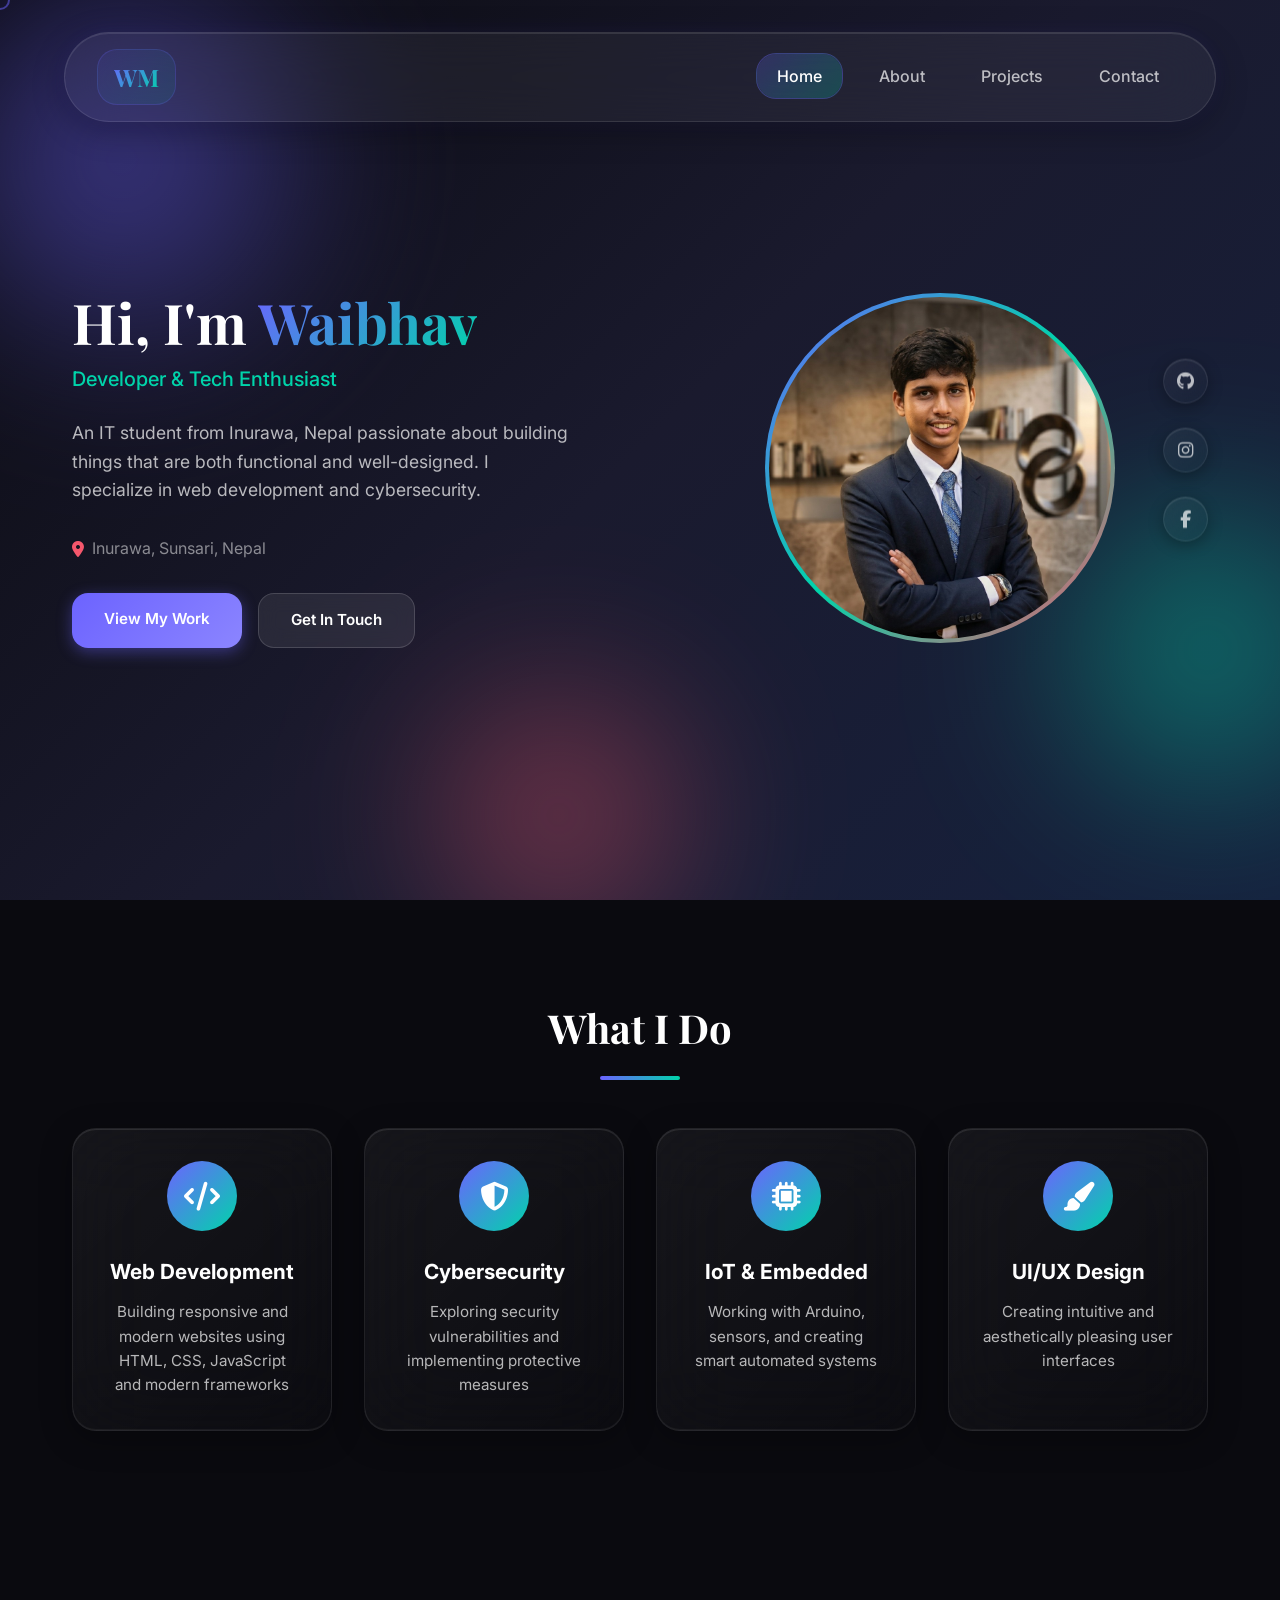
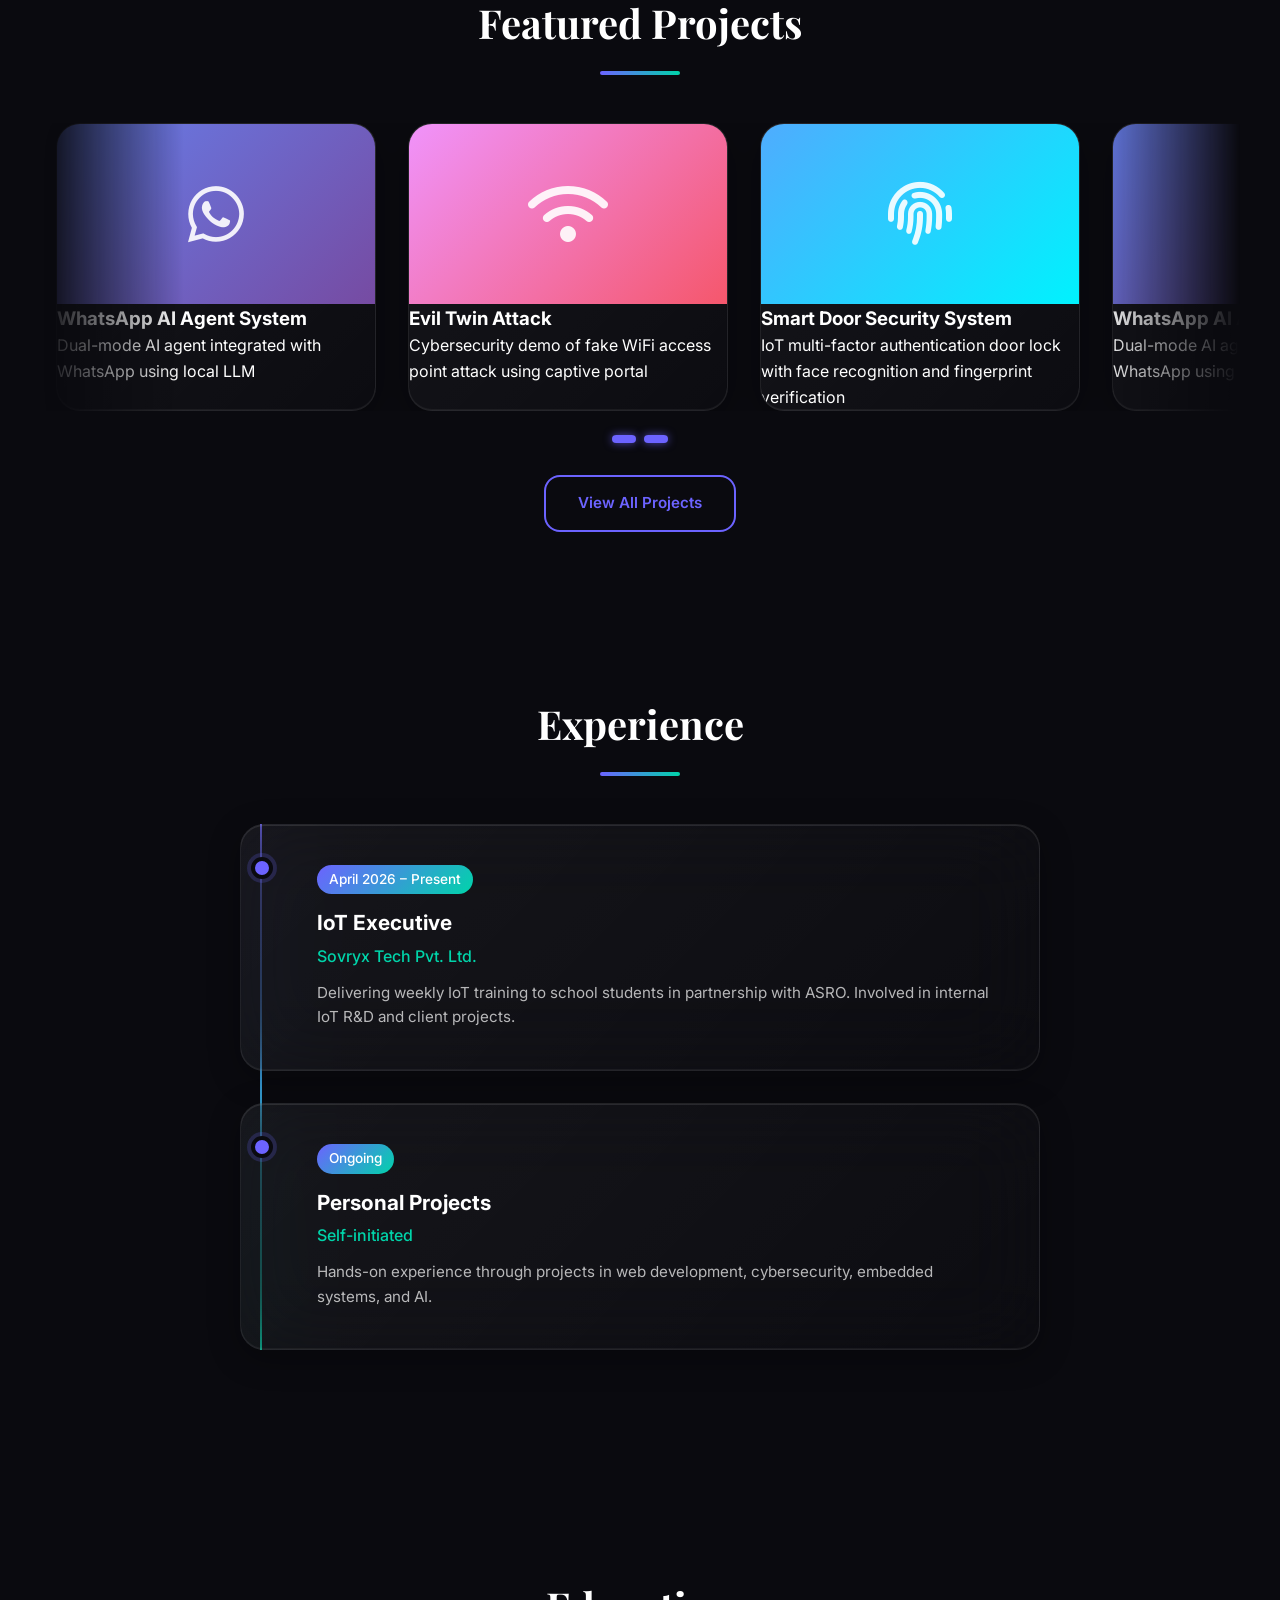
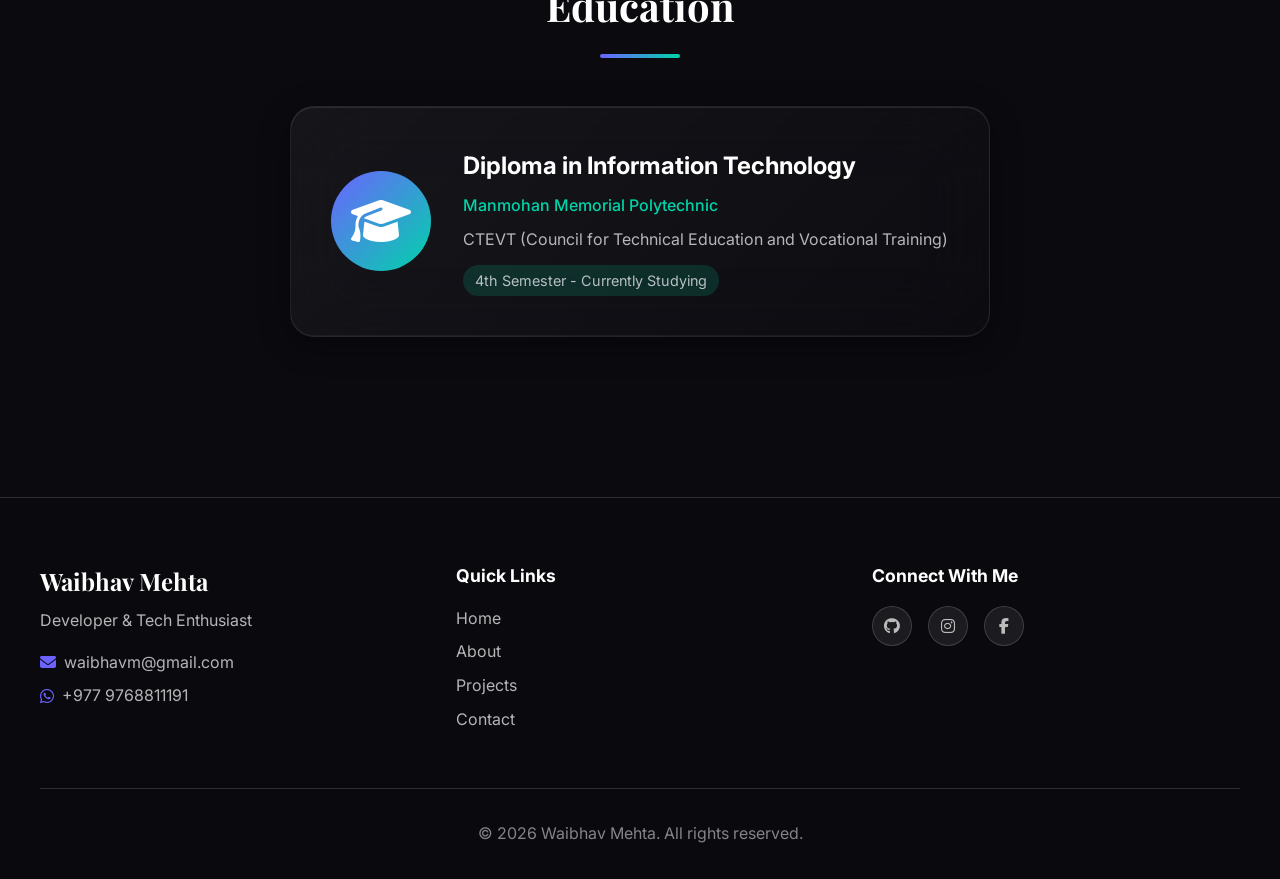
==== index.html @ 9a715b18 "Initial commit" ====
<!DOCTYPE html>
<html lang="en">
<head>
    <meta charset="UTF-8">
    <meta name="viewport" content="width=device-width, initial-scale=1.0">
    <meta name="description" content="Waibhav Mehta - IT Student, Web Developer & Cybersecurity Enthusiast from Nepal. Specializing in web development, IoT, and embedded systems.">
    <meta name="keywords" content="Waibhav Mehta, Portfolio, Web Developer, Cybersecurity, IoT, Nepal, IT Student, CTEVT">
    <meta name="author" content="Waibhav Mehta">
    <meta property="og:title" content="Waibhav Mehta - Portfolio">
    <meta property="og:description" content="IT Student passionate about web development, cybersecurity, and IoT systems.">
    <meta property="og:type" content="website">
    <title>Waibhav Mehta | Developer & Tech Enthusiast</title>
    <link rel="stylesheet" href="styles.css">
    <link rel="preconnect" href="https://fonts.googleapis.com">
    <link rel="preconnect" href="https://fonts.gstatic.com" crossorigin>
    <link href="https://fonts.googleapis.com/css2?family=Inter:wght@300;400;500;600;700&family=Playfair+Display:wght@400;500;600;700&display=swap" rel="stylesheet">
    <link rel="stylesheet" href="https://cdnjs.cloudflare.com/ajax/libs/font-awesome/6.4.0/css/all.min.css">
</head>
<body>
    <!-- Animated Background -->
    <div class="bg-animation">
        <div class="blob blob-1"></div>
        <div class="blob blob-2"></div>
        <div class="blob blob-3"></div>
    </div>

    <!-- Navigation -->
    <nav class="navbar">
        <div class="nav-container">
            <a href="index.html" class="nav-logo">
                <span class="logo-text">WM</span>
            </a>
            <button class="nav-toggle" aria-label="Toggle navigation">
                <span class="hamburger"></span>
            </button>
            <ul class="nav-menu">
                <li class="nav-item">
                    <a href="index.html" class="nav-link active">Home</a>
                </li>
                <li class="nav-item">
                    <a href="about.html" class="nav-link">About</a>
                </li>
                <li class="nav-item">
                    <a href="projects.html" class="nav-link">Projects</a>
                </li>
                <li class="nav-item">
                    <a href="contact.html" class="nav-link">Contact</a>
                </li>
            </ul>
        </div>
    </nav>

    <!-- Hero Section -->
    <section class="hero">
        <div class="hero-content">
            <div class="hero-text">
                <h1 class="hero-title">
                    Hi, I'm <span class="highlight">Waibhav</span>
                </h1>
                <p class="hero-subtitle">Developer & Tech Enthusiast</p>
                <p class="hero-description">
                    An IT student from Inurawa, Nepal passionate about building things that are both functional and well-designed. 
                    I specialize in web development and cybersecurity.
                </p>
                <div class="hero-location">
                    <i class="fas fa-map-marker-alt"></i>
                    <span>Inurawa, Sunsari, Nepal</span>
                </div>
                <div class="hero-buttons">
                    <a href="projects.html" class="btn btn-primary">View My Work</a>
                    <a href="contact.html" class="btn btn-secondary">Get In Touch</a>
                </div>
            </div>
            <div class="hero-image">
                <div class="profile-frame">
                    <div class="profile-img">
                        <!-- Replace with your actual photo -->
                        <img src="images/Waibhav.png" alt="Waibhav Mehta">
                    </div>
                </div>
            </div>
        </div>
        
        <!-- Social Links -->
        <div class="social-links">
            <a href="https://github.com/Wearing-wind" target="_blank" rel="noopener" class="social-link" aria-label="GitHub">
                <i class="fab fa-github"></i>
            </a>
            <a href="https://www.instagram.com/waibhav_mehta/" target="_blank" rel="noopener" class="social-link" aria-label="Instagram">
                <i class="fab fa-instagram"></i>
            </a>
            <a href="https://www.facebook.com/Waibhav.mehta.35" target="_blank" rel="noopener" class="social-link" aria-label="Facebook">
                <i class="fab fa-facebook-f"></i>
            </a>
        </div>
    </section>

    <!-- Skills Preview Section -->
    <section class="skills-preview">
        <h2 class="section-title">What I Do</h2>
        <div class="skills-grid">
            <div class="skill-card glass-card">
                <div class="skill-icon">
                    <i class="fas fa-code"></i>
                </div>
                <h3>Web Development</h3>
                <p>Building responsive and modern websites using HTML, CSS, JavaScript and modern frameworks</p>
            </div>
            <div class="skill-card glass-card">
                <div class="skill-icon">
                    <i class="fas fa-shield-alt"></i>
                </div>
                <h3>Cybersecurity</h3>
                <p>Exploring security vulnerabilities and implementing protective measures</p>
            </div>
            <div class="skill-card glass-card">
                <div class="skill-icon">
                    <i class="fas fa-microchip"></i>
                </div>
                <h3>IoT & Embedded</h3>
                <p>Working with Arduino, sensors, and creating smart automated systems</p>
            </div>
            <div class="skill-card glass-card">
                <div class="skill-icon">
                    <i class="fas fa-paint-brush"></i>
                </div>
                <h3>UI/UX Design</h3>
                <p>Creating intuitive and aesthetically pleasing user interfaces</p>
            </div>
        </div>
    </section>

        <!-- Featured Projects Preview -->
        <section class="projects-preview">
            <h2 class="section-title">Featured Projects</h2>

            <div class="marquee-stage">
                <div class="marquee-fade marquee-fade-left"></div>
                <div class="marquee-fade marquee-fade-right"></div>

                <div class="marquee-track" id="marqueeTrack">
                    <div class="marquee-slide">
                        <!-- Card 1 -->
                        <div class="project-card glass-card">
                            <div class="project-image" style="background: linear-gradient(135deg, #667eea 0%, #764ba2 100%);">
                                <i class="fab fa-whatsapp"></i>
                            </div>
                            <div class="project-info">
                                <h3>WhatsApp AI Agent System</h3>
                                <p>Dual-mode AI agent integrated with WhatsApp using local LLM</p>
                            </div>
                        </div>
                        <!-- Card 2 -->
                        <div class="project-card glass-card">
                            <div class="project-image" style="background: linear-gradient(135deg, #f093fb 0%, #f5576c 100%);">
                                <i class="fas fa-wifi"></i>
                            </div>
                            <div class="project-info">
                                <h3>Evil Twin Attack</h3>
                                <p>Cybersecurity demo of fake WiFi access point attack using captive portal</p>
                            </div>
                        </div>
                        <!-- Card 3 -->
                        <div class="project-card glass-card">
                            <div class="project-image" style="background: linear-gradient(135deg, #4facfe 0%, #00f2fe 100%);">
                                <i class="fas fa-fingerprint"></i>
                            </div>
                            <div class="project-info">
                                <h3>Smart Door Security System</h3>
                                <p>IoT multi-factor authentication door lock with face recognition and fingerprint verification</p>
                            </div>
                        </div>
                    </div>
                    <!-- Duplicate set for seamless loop -->
                    <div class="marquee-slide" aria-hidden="true">
                        <div class="project-card glass-card">
                            <div class="project-image" style="background: linear-gradient(135deg, #667eea 0%, #764ba2 100%);">
                                <i class="fab fa-whatsapp"></i>
                            </div>
                            <div class="project-info">
                                <h3>WhatsApp AI Agent System</h3>
                                <p>Dual-mode AI agent integrated with WhatsApp using local LLM</p>
                            </div>
                        </div>
                        <div class="project-card glass-card">
                            <div class="project-image" style="background: linear-gradient(135deg, #f093fb 0%, #f5576c 100%);">
                                <i class="fas fa-wifi"></i>
                            </div>
                            <div class="project-info">
                                <h3>Evil Twin Attack</h3>
                                <p>Cybersecurity demo of fake WiFi access point attack using captive portal</p>
                            </div>
                        </div>
                        <div class="project-card glass-card">
                            <div class="project-image" style="background: linear-gradient(135deg, #4facfe 0%, #00f2fe 100%);">
                                <i class="fas fa-fingerprint"></i>
                            </div>
                            <div class="project-info">
                                <h3>Smart Door Security System</h3>
                                <p>IoT multi-factor authentication door lock with face recognition and fingerprint verification</p>
                            </div>
                        </div>
                    </div>
                </div>
            </div>

            <div class="marquee-dots" id="marqueeDots">
                <button class="marquee-dot active" data-index="0" aria-label="Show all projects"></button>
            </div>

            <div class="view-all">
                <a href="projects.html" class="btn btn-outline">View All Projects</a>
            </div>
        </section>

    <!-- Experience Section -->
    <section class="experience-section">
        <h2 class="section-title">Experience</h2>
        <div class="experience-timeline">
            <div class="timeline-item glass-card">
                <div class="timeline-marker"></div>
                <div class="timeline-content">
                    <span class="timeline-date">April 2026 – Present</span>
                    <h3>IoT Executive</h3>
                    <h4>Sovryx Tech Pvt. Ltd.</h4>
                    <p>Delivering weekly IoT training to school students in partnership with ASRO. Involved in internal IoT R&D and client projects.</p>
                </div>
            </div>
            <div class="timeline-item glass-card">
                <div class="timeline-marker"></div>
                <div class="timeline-content">
                    <span class="timeline-date">Ongoing</span>
                    <h3>Personal Projects</h3>
                    <h4>Self-initiated</h4>
                    <p>Hands-on experience through projects in web development, cybersecurity, embedded systems, and AI.</p>
                </div>
            </div>
        </div>
    </section>

    <!-- Education Section -->
    <section class="education-section">
        <h2 class="section-title">Education</h2>
        <div class="education-card glass-card">
            <div class="education-icon">
                <i class="fas fa-graduation-cap"></i>
            </div>
            <div class="education-content">
                <h3>Diploma in Information Technology</h3>
                <h4><a href="https://mmp.edu.np/" target="_blank" rel="noopener">Manmohan Memorial Polytechnic</a></h4>
                <p>CTEVT (Council for Technical Education and Vocational Training)</p>
                <p class="education-status">4th Semester - Currently Studying</p>
            </div>
        </div>
    </section>

    <!-- Footer -->
    <footer class="footer">
        <div class="footer-content">
            <div class="footer-info">
                <h3>Waibhav Mehta</h3>
                <p>Developer & Tech Enthusiast</p>
                <div class="footer-contact">
                    <p><i class="fas fa-envelope"></i> waibhavm@gmail.com</p>
                    <p><i class="fab fa-whatsapp"></i> +977 9768811191</p>
                </div>
            </div>
            <div class="footer-links">
                <h4>Quick Links</h4>
                <ul>
                    <li><a href="index.html">Home</a></li>
                    <li><a href="about.html">About</a></li>
                    <li><a href="projects.html">Projects</a></li>
                    <li><a href="contact.html">Contact</a></li>
                </ul>
            </div>
            <div class="footer-social">
                <h4>Connect With Me</h4>
                <div class="social-icons">
                    <a href="https://github.com/Wearing-wind" target="_blank" rel="noopener"><i class="fab fa-github"></i></a>
                    <a href="https://www.instagram.com/waibhav_mehta/" target="_blank" rel="noopener"><i class="fab fa-instagram"></i></a>
                    <a href="https://www.facebook.com/Waibhav.mehta.35" target="_blank" rel="noopener"><i class="fab fa-facebook-f"></i></a>
                </div>
            </div>
        </div>
        <div class="footer-bottom">
            <p>&copy; 2026 Waibhav Mehta. All rights reserved.</p>
        </div>
    </footer>

    <script src="script.js"></script>
</body>
</html>
---- styles.css ----
/* ===== CSS Variables & Reset ===== */
:root {
    --primary: #6c63ff;
    --primary-light: #8b85ff;
    --secondary: #00d4aa;
    --accent: #f5576c;
    --bg-dark: #0a0a0f;
    --bg-card: rgba(255, 255, 255, 0.05);
    --bg-glass: rgba(255, 255, 255, 0.08);
    --border-glass: rgba(255, 255, 255, 0.15);
    --text-primary: #ffffff;
    --text-secondary: rgba(255, 255, 255, 0.7);
    --text-muted: rgba(255, 255, 255, 0.5);
    --shadow-glass: 0 8px 32px rgba(0, 0, 0, 0.3);
    --blur: 20px;
    --radius: 24px;
    --radius-sm: 16px;
    --radius-lg: 32px;
    --transition: all 0.4s cubic-bezier(0.175, 0.885, 0.32, 1.275);
    --font-main: 'Inter', sans-serif;
    --font-display: 'Playfair Display', serif;
}

* {
    margin: 0;
    padding: 0;
    box-sizing: border-box;
}

html {
    scroll-behavior: smooth;
}

body {
    font-family: var(--font-main);
    background: var(--bg-dark);
    color: var(--text-primary);
    line-height: 1.6;
    overflow-x: hidden;
    min-height: 100vh;
}

/* ===== Animated Background ===== */
.bg-animation {
    position: fixed;
    top: 0;
    left: 0;
    width: 100%;
    height: 100%;
    z-index: -1;
    overflow: hidden;
    background: linear-gradient(135deg, #0a0a0f 0%, #1a1a2e 50%, #16213e 100%);
}

.blob {
    position: absolute;
    border-radius: 50%;
    filter: blur(80px);
    opacity: 0.6;
    animation: float 20s infinite ease-in-out;
}

.blob-1 {
    width: 500px;
    height: 500px;
    background: radial-gradient(circle, #6c63ff 0%, transparent 70%);
    top: -10%;
    left: -10%;
    animation-delay: 0s;
}

.blob-2 {
    width: 400px;
    height: 400px;
    background: radial-gradient(circle, #00d4aa 0%, transparent 70%);
    top: 50%;
    right: -10%;
    animation-delay: -7s;
}

.blob-3 {
    width: 350px;
    height: 350px;
    background: radial-gradient(circle, #f5576c 0%, transparent 70%);
    bottom: -10%;
    left: 30%;
    animation-delay: -14s;
}

@keyframes float {
    0%, 100% {
        transform: translate(0, 0) scale(1);
    }
    25% {
        transform: translate(50px, -50px) scale(1.1);
    }
    50% {
        transform: translate(-30px, 30px) scale(0.9);
    }
    75% {
        transform: translate(40px, 20px) scale(1.05);
    }
}

/* ===== Liquid Glass Card Effect ===== */
.glass-card {
    background: linear-gradient(
        135deg,
        rgba(255, 255, 255, 0.05) 0%,
        rgba(255, 255, 255, 0.01) 100%
    );
    backdrop-filter: blur(40px);
    -webkit-backdrop-filter: blur(40px);
    border: 1px solid rgba(255, 255, 255, 0.08);
    border-radius: var(--radius);
    box-shadow: 
        var(--shadow-glass),
        inset 0 1px 0 rgba(255, 255, 255, 0.1),
        inset 0 -1px 0 rgba(255, 255, 255, 0.05);
    transition: var(--transition);
    position: relative;
    overflow: hidden;
}

.glass-card::before {
    content: '';
    position: absolute;
    top: 0;
    left: -100%;
    width: 100%;
    height: 100%;
    background: linear-gradient(
        90deg,
        transparent,
        rgba(255, 255, 255, 0.03),
        transparent
    );
    transition: left 0.6s ease;
}

.glass-card:hover::before {
    left: 100%;
}

.glass-card:hover {
    transform: translateY(-8px);
    box-shadow: 
        0 20px 60px rgba(108, 99, 255, 0.25),
        inset 0 1px 0 rgba(255, 255, 255, 0.2),
        0 0 30px rgba(108, 99, 255, 0.1);
    border-color: rgba(108, 99, 255, 0.3);
}

.glass-card::after {
    content: '';
    position: absolute;
    top: -50%;
    left: -50%;
    width: 200%;
    height: 200%;
    background: radial-gradient(
        circle,
        rgba(108, 99, 255, 0.05) 0%,
        transparent 70%
    );
    opacity: 0;
    transition: opacity 0.4s ease;
    pointer-events: none;
}

.glass-card:hover::after {
    opacity: 1;
}

/* ===== Navigation ===== */
.navbar {
    position: fixed;
    top: 2rem;
    left: 50%;
    transform: translateX(-50%);
    width: min(1200px, 90vw);
    z-index: 1000;
    padding: 1rem 2rem;
    background: rgba(255, 255, 255, 0.05);
    backdrop-filter: blur(30px);
    -webkit-backdrop-filter: blur(30px);
    border: 1px solid rgba(255, 255, 255, 0.1);
    border-radius: 50px;
    box-shadow: 0 8px 32px rgba(0, 0, 0, 0.3), 
                inset 0 1px 0 rgba(255, 255, 255, 0.1),
                0 0 20px rgba(108, 99, 255, 0.1);
    transition: var(--transition);
}

.nav-container {
    display: flex;
    justify-content: space-between;
    align-items: center;
}

.nav-logo {
    text-decoration: none;
    padding: 0.5rem 1rem;
    border-radius: 20px;
    background: linear-gradient(135deg, rgba(108, 99, 255, 0.1), rgba(0, 212, 170, 0.1));
    border: 1px solid rgba(108, 99, 255, 0.2);
    transition: var(--transition);
}

.nav-logo:hover {
    background: linear-gradient(135deg, rgba(108, 99, 255, 0.2), rgba(0, 212, 170, 0.2));
    transform: translateY(-2px);
}

.logo-text {
    font-family: var(--font-display);
    font-size: 1.5rem;
    font-weight: 700;
    background: linear-gradient(135deg, var(--primary), var(--secondary));
    -webkit-background-clip: text;
    -webkit-text-fill-color: transparent;
    background-clip: text;
}

.nav-menu {
    display: flex;
    list-style: none;
    gap: 0.5rem;
}

.nav-link {
    text-decoration: none;
    color: var(--text-secondary);
    font-weight: 500;
    padding: 0.75rem 1.25rem;
    border-radius: 20px;
    transition: var(--transition);
    position: relative;
    margin: 0.25rem;
}

.nav-link::before {
    content: '';
    position: absolute;
    top: 0;
    left: 0;
    right: 0;
    bottom: 0;
    background: linear-gradient(135deg, rgba(108, 99, 255, 0.1), rgba(0, 212, 170, 0.1));
    border-radius: 20px;
    opacity: 0;
    transition: var(--transition);
    z-index: -1;
}

.nav-link:hover,
.nav-link.active {
    color: var(--text-primary);
    background: linear-gradient(135deg, rgba(108, 99, 255, 0.15), rgba(0, 212, 170, 0.15));
    border: 1px solid rgba(108, 99, 255, 0.3);
    transform: translateY(-1px);
}

.nav-link:hover::before,
.nav-link.active::before {
    opacity: 1;
}

.nav-toggle {
    display: none;
    background: none;
    border: none;
    cursor: pointer;
    padding: 0.5rem;
    border-radius: 50%;
    transition: var(--transition);
}

.nav-toggle:hover {
    background: rgba(255, 255, 255, 0.1);
}

.hamburger {
    display: block;
    width: 25px;
    height: 2px;
    background: var(--text-primary);
    position: relative;
    transition: var(--transition);
}

.hamburger::before,
.hamburger::after {
    content: '';
    position: absolute;
    width: 25px;
    height: 2px;
    background: var(--text-primary);
    transition: var(--transition);
}

.hamburger::before {
    top: -8px;
}

.hamburger::after {
    top: 8px;
}

/* ===== Buttons ===== */
.btn {
    display: inline-block;
    padding: 0.875rem 2rem;
    border-radius: var(--radius-sm);
    text-decoration: none;
    font-weight: 600;
    font-size: 0.95rem;
    transition: var(--transition);
    cursor: pointer;
    border: none;
    text-align: center;
}

.btn-primary {
    background: linear-gradient(135deg, var(--primary), var(--primary-light));
    color: var(--text-primary);
    box-shadow: 0 4px 15px rgba(108, 99, 255, 0.4);
}

.btn-primary:hover {
    transform: translateY(-2px);
    box-shadow: 0 6px 20px rgba(108, 99, 255, 0.6);
}

.btn-secondary {
    background: var(--bg-glass);
    color: var(--text-primary);
    border: 1px solid var(--border-glass);
    backdrop-filter: blur(10px);
}

.btn-secondary:hover {
    background: rgba(255, 255, 255, 0.15);
    border-color: var(--primary);
}

.btn-outline {
    background: transparent;
    color: var(--primary);
    border: 2px solid var(--primary);
}

.btn-outline:hover {
    background: var(--primary);
    color: var(--text-primary);
}

/* ===== Hero Section ===== */
.hero {
    min-height: 100vh;
    display: flex;
    align-items: center;
    justify-content: center;
    padding: 100px 2rem 4rem;
    position: relative;
}

.hero-content {
    max-width: 1200px;
    width: 100%;
    display: grid;
    grid-template-columns: 1fr 1fr;
    gap: 4rem;
    align-items: center;
}

.hero-title {
    font-family: var(--font-display);
    font-size: 3.5rem;
    font-weight: 700;
    line-height: 1.2;
    margin-bottom: 0.5rem;
}

.highlight {
    background: linear-gradient(135deg, var(--primary), var(--secondary));
    -webkit-background-clip: text;
    -webkit-text-fill-color: transparent;
    background-clip: text;
}

.hero-subtitle {
    font-size: 1.25rem;
    color: var(--secondary);
    margin-bottom: 1.5rem;
    font-weight: 500;
}

.hero-description {
    color: var(--text-secondary);
    font-size: 1.1rem;
    margin-bottom: 2rem;
    max-width: 500px;
}

.hero-location {
    display: flex;
    align-items: center;
    gap: 0.5rem;
    color: var(--text-muted);
    margin-bottom: 2rem;
}

.hero-location i {
    color: var(--accent);
}

.hero-buttons {
    display: flex;
    gap: 1rem;
    flex-wrap: wrap;
}

.hero-image {
    display: flex;
    justify-content: center;
    align-items: center;
}

.profile-frame {
    width: 350px;
    height: 350px;
    border-radius: 50%;
    background: linear-gradient(135deg, var(--primary), var(--secondary), var(--accent));
    padding: 4px;
    animation: rotate-border 8s linear infinite;
    position: relative;
}

@keyframes rotate-border {
    0% {
        background-position: 0% 50%;
    }
    100% {
        background-position: 200% 50%;
    }
}

.profile-img {
    width: 100%;
    height: 100%;
    border-radius: 50%;
    overflow: hidden;
    background: var(--bg-dark);
}

.profile-img img {
    width: 100%;
    height: 100%;
    object-fit: cover;
}

/* Social Links */
.social-links {
    position: absolute;
    right: 2rem;
    top: 50%;
    transform: translateY(-50%);
    display: flex;
    flex-direction: column;
    gap: 1.5rem;
    z-index: 100;
}

.social-link {
    width: 45px;
    height: 45px;
    display: flex;
    align-items: center;
    justify-content: center;
    background: linear-gradient(
        135deg,
        rgba(255, 255, 255, 0.05) 0%,
        rgba(255, 255, 255, 0.01) 100%
    );
    backdrop-filter: blur(20px);
    -webkit-backdrop-filter: blur(20px);
    border: 1px solid rgba(255, 255, 255, 0.08);
    border-radius: 50%;
    color: var(--text-secondary);
    text-decoration: none;
    transition: var(--transition);
    font-size: 1.1rem;
    box-shadow: 
        inset 0 1px 0 rgba(255, 255, 255, 0.1),
        0 4px 15px rgba(0, 0, 0, 0.3);
}

.social-link::before {
    content: '';
    position: absolute;
    top: -50%;
    left: -50%;
    width: 200%;
    height: 200%;
    background: radial-gradient(
        circle,
        rgba(108, 99, 255, 0.05) 0%,
        transparent 70%
    );
    opacity: 0;
    transition: opacity 0.4s ease;
    pointer-events: none;
}

.social-link:hover::before {
    opacity: 1;
}

.social-link:hover {
    background: linear-gradient(
        135deg,
        rgba(108, 99, 255, 0.15) 0%,
        rgba(0, 212, 170, 0.15) 100%
    );
    color: var(--text-primary);
    transform: scale(1.15) translateY(-5px);
    border-color: rgba(108, 99, 255, 0.3);
    box-shadow: 
        0 8px 25px rgba(108, 99, 255, 0.25),
        inset 0 1px 0 rgba(255, 255, 255, 0.2),
        0 0 30px rgba(108, 99, 255, 0.1);
}

/* Mobile Social Links */
@media (max-width: 992px) {
    .social-links {
        position: static;
        transform: none;
        flex-direction: row;
        justify-content: center;
        margin-top: 2rem;
        gap: 1rem;
    }
}

/* ===== Section Styles ===== */
section {
    padding: 6rem 2rem;
    max-width: 1200px;
    margin: 0 auto;
}

.section-title {
    font-family: var(--font-display);
    font-size: 2.5rem;
    text-align: center;
    margin-bottom: 3rem;
    position: relative;
}

.section-title::after {
    content: '';
    display: block;
    width: 80px;
    height: 4px;
    background: linear-gradient(90deg, var(--primary), var(--secondary));
    margin: 1rem auto 0;
    border-radius: 2px;
}

/* ===== Skills Section ===== */
.skills-grid {
    display: grid;
    grid-template-columns: repeat(auto-fit, minmax(250px, 1fr));
    gap: 2rem;
}

.skill-card {
    padding: 2rem;
    text-align: center;
}

.skill-icon {
    width: 70px;
    height: 70px;
    margin: 0 auto 1.5rem;
    display: flex;
    align-items: center;
    justify-content: center;
    background: linear-gradient(135deg, var(--primary), var(--secondary));
    border-radius: 50%;
    font-size: 1.8rem;
    color: var(--text-primary);
}

.skill-card h3 {
    font-size: 1.3rem;
    margin-bottom: 0.75rem;
}

.skill-card p {
    color: var(--text-secondary);
    font-size: 0.95rem;
}

/* ===== Projects Preview ===== */
.projects-preview {
    padding: 4rem 0;
    overflow: hidden;
}

.marquee-stage {
    position: relative;
    width: 100%;
    overflow: hidden;
    margin-bottom: 1.5rem;
    -webkit-mask-image: linear-gradient(to right, transparent 0%, black 12% 88%, transparent 100%);
    mask-image: linear-gradient(to right, transparent 0%, black 12% 88%, transparent 100%);
}

.marquee-fade {
    display: none;
}

.marquee-track {
    display: flex;
    width: max-content;
    animation: marquee-scroll 28s linear infinite;
}

.marquee-track:hover {
    animation-play-state: paused;
}

.marquee-track.dragging {
    animation-play-state: paused;
    cursor: grabbing;
}

@keyframes marquee-scroll {
    0%   { transform: translateX(0); }
    100% { transform: translateX(-50%); }
}

.marquee-slide {
    display: flex;
    gap: 2rem;
    flex-shrink: 0;
    padding: 0 1rem;
}

.marquee-slide .project-card {
    width: 320px;
    flex-shrink: 0;
    transition: transform 0.35s ease, box-shadow 0.35s ease;
    cursor: pointer;
}

.marquee-slide .project-card:hover {
    transform: translateY(-6px);
    box-shadow: 0 20px 40px rgba(0, 0, 0, 0.35);
}

.marquee-slide .project-image {
    height: 180px;
    display: flex;
    align-items: center;
    justify-content: center;
    font-size: 4rem;
    color: rgba(255, 255, 255, 0.9);
    transition: var(--transition);
}

.marquee-dots {
    display: flex;
    justify-content: center;
    gap: 0.5rem;
    margin-bottom: 2rem;
}

.marquee-dot {
    width: 8px;
    height: 8px;
    border-radius: 50%;
    border: none;
    background: rgba(255, 255, 255, 0.25);
    cursor: pointer;
    transition: all 0.3s ease;
    padding: 0;
}

.marquee-dot:hover {
    background: rgba(255, 255, 255, 0.55);
}

.marquee-dot.active {
    background: var(--primary);
    box-shadow: 0 0 8px rgba(108, 99, 255, 0.7);
    width: 24px;
    border-radius: 4px;
}

.view-all {
    text-align: center;
}

/* ===== Experience Timeline ===== */
.experience-timeline {
    position: relative;
    max-width: 800px;
    margin: 0 auto;
}

.experience-timeline::before {
    content: '';
    position: absolute;
    left: 20px;
    top: 0;
    bottom: 0;
    width: 2px;
    background: linear-gradient(180deg, var(--primary), var(--secondary));
}

.timeline-item {
    padding: 1.5rem 1.5rem 1.5rem 60px;
    margin-bottom: 2rem;
    position: relative;
}

.timeline-marker {
    position: absolute;
    left: 10px;
    top: 2rem;
    width: 22px;
    height: 22px;
    background: var(--primary);
    border-radius: 50%;
    border: 4px solid var(--bg-dark);
    box-shadow: 0 0 0 4px rgba(108, 99, 255, 0.2);
}

.timeline-content {
    padding: 1rem;
}

.timeline-date {
    display: inline-block;
    background: linear-gradient(135deg, var(--primary), var(--secondary));
    padding: 0.25rem 0.75rem;
    border-radius: 20px;
    font-size: 0.85rem;
    font-weight: 500;
    margin-bottom: 0.75rem;
}

.timeline-content h3 {
    font-size: 1.3rem;
    margin-bottom: 0.25rem;
}

.timeline-content h4 {
    color: var(--secondary);
    font-weight: 500;
    margin-bottom: 0.75rem;
}

.timeline-content p {
    color: var(--text-secondary);
    font-size: 0.95rem;
}

/* ===== Education Section ===== */
.education-card {
    max-width: 700px;
    margin: 0 auto;
    padding: 2.5rem;
    display: flex;
    gap: 2rem;
    align-items: center;
}

.education-icon {
    flex-shrink: 0;
    width: 100px;
    height: 100px;
    display: flex;
    align-items: center;
    justify-content: center;
    background: linear-gradient(135deg, var(--primary), var(--secondary));
    border-radius: 50%;
    font-size: 3rem;
    color: var(--text-primary);
}

.education-content h3 {
    font-size: 1.5rem;
    margin-bottom: 0.5rem;
}

.education-content h4 {
    color: var(--secondary);
    font-weight: 500;
    margin-bottom: 0.5rem;
}

.education-content h4 a {
    color: inherit;
    text-decoration: none;
    transition: var(--transition);
}

.education-content h4 a:hover {
    color: var(--primary);
}

.education-content p {
    color: var(--text-secondary);
}

.education-status {
    display: inline-block;
    background: rgba(0, 212, 170, 0.15);
    color: var(--secondary);
    padding: 0.25rem 0.75rem;
    border-radius: 20px;
    font-size: 0.9rem;
    margin-top: 0.75rem;
}

/* ===== Footer ===== */
.footer {
    background: rgba(10, 10, 15, 0.9);
    backdrop-filter: blur(20px);
    border-top: 1px solid var(--border-glass);
    padding: 4rem 2rem 2rem;
    margin-top: 4rem;
}

.footer-content {
    max-width: 1200px;
    margin: 0 auto;
    display: grid;
    grid-template-columns: repeat(auto-fit, minmax(250px, 1fr));
    gap: 3rem;
}

.footer-info h3 {
    font-family: var(--font-display);
    font-size: 1.5rem;
    margin-bottom: 0.5rem;
}

.footer-info p {
    color: var(--text-secondary);
    margin-bottom: 1rem;
}

.footer-contact p {
    display: flex;
    align-items: center;
    gap: 0.5rem;
    color: var(--text-secondary);
    margin-bottom: 0.5rem;
}

.footer-contact i {
    color: var(--primary);
}

.footer-links h4,
.footer-social h4 {
    font-size: 1.1rem;
    margin-bottom: 1rem;
    color: var(--text-primary);
}

.footer-links ul {
    list-style: none;
}

.footer-links li {
    margin-bottom: 0.5rem;
}

.footer-links a {
    color: var(--text-secondary);
    text-decoration: none;
    transition: var(--transition);
}

.footer-links a:hover {
    color: var(--primary);
}

.social-icons {
    display: flex;
    gap: 1rem;
}

.social-icons a {
    width: 40px;
    height: 40px;
    display: flex;
    align-items: center;
    justify-content: center;
    background: var(--bg-glass);
    border: 1px solid var(--border-glass);
    border-radius: 50%;
    color: var(--text-secondary);
    text-decoration: none;
    transition: var(--transition);
}

.social-icons a:hover {
    background: var(--primary);
    color: var(--text-primary);
    border-color: var(--primary);
}

.footer-bottom {
    max-width: 1200px;
    margin: 3rem auto 0;
    padding-top: 2rem;
    border-top: 1px solid var(--border-glass);
    text-align: center;
    color: var(--text-muted);
}

/* ===== Responsive Design ===== */
@media (max-width: 992px) {
    .hero-content {
        grid-template-columns: 1fr;
        text-align: center;
        gap: 3rem;
    }

    .hero-description {
        max-width: 100%;
    }

    .hero-buttons {
        justify-content: center;
    }

    .hero-image {
        order: -1;
    }

    .profile-frame {
        width: 280px;
        height: 280px;
    }

    .social-links {
        position: static;
        transform: none;
        flex-direction: row;
        justify-content: center;
        margin-top: 2rem;
    }

    .education-card {
        flex-direction: column;
        text-align: center;
    }
}

@media (max-width: 768px) {
    .nav-menu {
        position: fixed;
        top: 70px;
        left: 0;
        width: 100%;
        background: rgba(10, 10, 15, 0.95);
        backdrop-filter: blur(20px);
        flex-direction: column;
        padding: 2rem;
        gap: 1rem;
        transform: translateX(-100%);
        transition: var(--transition);
        border-bottom: 1px solid var(--border-glass);
    }

    .nav-menu.active {
        transform: translateX(0);
    }

    .nav-toggle {
        display: block;
    }

    .nav-toggle.active .hamburger {
        background: transparent;
    }

    .nav-toggle.active .hamburger::before {
        top: 0;
        transform: rotate(45deg);
    }

    .nav-toggle.active .hamburger::after {
        top: 0;
        transform: rotate(-45deg);
    }

    .hero-title {
        font-size: 2.5rem;
    }

    .section-title {
        font-size: 2rem;
    }

    .hero-buttons {
        flex-direction: column;
        align-items: center;
    }

    .btn {
        width: 100%;
        max-width: 280px;
    }

    section {
        padding: 4rem 1.5rem;
    }

    .experience-timeline::before {
        left: 15px;
    }

    .timeline-item {
        padding-left: 50px;
    }

    .timeline-marker {
        left: 5px;
    }
}

@media (max-width: 480px) {
    .hero-title {
        font-size: 2rem;
    }

    .profile-frame {
        width: 220px;
        height: 220px;
    }

    .skills-grid {
        grid-template-columns: 1fr;
    }

    .projects-grid {
        grid-template-columns: 1fr;
    }

    .footer-content {
        text-align: center;
    }

    .social-icons {
        justify-content: center;
    }
}

/* ===== Animations ===== */
@keyframes fadeInUp {
    from {
        opacity: 0;
        transform: translateY(30px);
    }
    to {
        opacity: 1;
        transform: translateY(0);
    }
}

@keyframes scaleIn {
    from {
        opacity: 0;
        transform: scale(0.9);
    }
    to {
        opacity: 1;
        transform: scale(1);
    }
}

.animate-fade-in {
    animation: fadeInUp 0.6s ease-out forwards;
}

.animate-scale {
    animation: scaleIn 0.6s ease-out forwards;
}

/* Scroll animation trigger */
.scroll-animate {
    opacity: 0;
    transform: translateY(30px);
    transition: all 0.6s ease-out;
}

.scroll-animate.visible {
    opacity: 1;
    transform: translateY(0);
}

/* ===== About Page Styles ===== */
.about-hero .hero-content {
    text-align: left;
}

.bio-card {
    max-width: 800px;
    margin: 0 auto;
    padding: 2.5rem;
}

.bio-card p {
    margin-bottom: 1.5rem;
    color: var(--text-secondary);
    font-size: 1.05rem;
    line-height: 1.8;
}

.bio-card p:last-child {
    margin-bottom: 0;
}

/* Skills Section */
.skills-container {
    display: grid;
    grid-template-columns: repeat(auto-fit, minmax(300px, 1fr));
    gap: 2rem;
}

.skill-category {
    padding: 2rem;
}

.skill-category h3 {
    display: flex;
    align-items: center;
    gap: 0.75rem;
    font-size: 1.2rem;
    margin-bottom: 1.5rem;
    color: var(--text-primary);
}

.skill-category h3 i {
    color: var(--primary);
}

.skill-tags {
    display: flex;
    flex-wrap: wrap;
    gap: 0.75rem;
}

.skill-tag {
    background: rgba(108, 99, 255, 0.15);
    color: var(--primary-light);
    padding: 0.5rem 1rem;
    border-radius: 20px;
    font-size: 0.9rem;
    font-weight: 500;
    border: 1px solid rgba(108, 99, 255, 0.2);
    transition: var(--transition);
}

.skill-tag:hover {
    background: rgba(108, 99, 255, 0.3);
    border-color: var(--primary);
}

/* Certifications Section */
.certs-grid {
    display: grid;
    grid-template-columns: repeat(auto-fit, minmax(250px, 1fr));
    gap: 2rem;
}

.cert-card {
    padding: 2rem;
    text-align: center;
}

.cert-icon {
    width: 60px;
    height: 60px;
    margin: 0 auto 1rem;
    display: flex;
    align-items: center;
    justify-content: center;
    background: linear-gradient(135deg, var(--primary), var(--secondary));
    border-radius: 50%;
    font-size: 1.5rem;
    color: var(--text-primary);
}

.cert-card h3 {
    font-size: 1.1rem;
    margin-bottom: 0.5rem;
}

.cert-card p {
    color: var(--text-secondary);
    font-size: 0.9rem;
}

/* Interests Section */
.interests-grid {
    display: grid;
    grid-template-columns: repeat(auto-fit, minmax(200px, 1fr));
    gap: 2rem;
}

.interest-card {
    padding: 2rem;
    text-align: center;
}

.interest-card i {
    font-size: 2.5rem;
    margin-bottom: 1rem;
    background: linear-gradient(135deg, var(--primary), var(--secondary));
    -webkit-background-clip: text;
    -webkit-text-fill-color: transparent;
    background-clip: text;
}

.interest-card h3 {
    font-size: 1.1rem;
    margin-bottom: 0.5rem;
}

.interest-card p {
    color: var(--text-secondary);
    font-size: 0.9rem;
}

/* CTA Section */
.cta-section {
    padding: 4rem 2rem;
}

.cta-content {
    max-width: 700px;
    margin: 0 auto;
    padding: 3rem;
    text-align: center;
}

.cta-content h2 {
    font-family: var(--font-display);
    font-size: 2rem;
    margin-bottom: 1rem;
}

.cta-content p {
    color: var(--text-secondary);
    margin-bottom: 2rem;
}

.cta-buttons {
    display: flex;
    gap: 1rem;
    justify-content: center;
    flex-wrap: wrap;
}

/* ===== Projects Page Styles ===== */
.projects-hero .hero-content {
    text-align: center;
}

.projects-section {
    display: flex;
    flex-direction: column;
    gap: 3rem;
}

.project-detail-card {
    display: grid;
    grid-template-columns: 300px 1fr;
    overflow: hidden;
}

.project-detail-image {
    position: relative;
    display: flex;
    align-items: center;
    justify-content: center;
    font-size: 6rem;
    color: rgba(255, 255, 255, 0.9);
    min-height: 250px;
    overflow: hidden;
}

.project-detail-image .project-bg-img {
    position: absolute;
    inset: 0;
    width: 100%;
    height: 100%;
    object-fit: cover;
    opacity: 0.25;
    pointer-events: none;
}

.project-detail-image .project-icon {
    position: relative;
    z-index: 1;
    pointer-events: none;
}

.project-detail-content {
    padding: 2rem;
    display: flex;
    flex-direction: column;
    justify-content: center;
}

.project-detail-content h2 {
    font-size: 1.5rem;
    margin-bottom: 0.5rem;
}

.project-meta {
    margin-bottom: 1rem;
}

.project-category {
    background: linear-gradient(135deg, var(--primary), var(--secondary));
    padding: 0.25rem 0.75rem;
    border-radius: 20px;
    font-size: 0.85rem;
    font-weight: 500;
}

.project-detail-content p {
    color: var(--text-secondary);
    margin-bottom: 1.5rem;
    line-height: 1.7;
}

.project-tech {
    display: flex;
    flex-wrap: wrap;
    gap: 0.5rem;
    margin-bottom: 1.5rem;
}

.tech-tag {
    background: var(--bg-card);
    color: var(--text-secondary);
    padding: 0.4rem 0.8rem;
    border-radius: 6px;
    font-size: 0.85rem;
    border: 1px solid var(--border-glass);
}

.project-links {
    display: flex;
    gap: 1rem;
}

/* ===== More Projects Section ===== */
.more-projects {
    padding: 4rem 2rem;
    text-align: center;
}

.more-content {
    max-width: 600px;
    margin: 0 auto;
    padding: 3rem;
}

.more-content h2 {
    font-family: var(--font-display);
    font-size: 1.8rem;
    margin-bottom: 0.75rem;
}

.more-content p {
    color: var(--text-secondary);
    margin-bottom: 1.5rem;
}

/* ===== Contact Page Styles ===== */
.contact-hero .hero-content {
    text-align: center;
}

.contact-section {
    padding: 4rem 2rem;
}

.contact-container {
    max-width: 1100px;
    margin: 0 auto;
    display: grid;
    grid-template-columns: 1fr 1fr;
    gap: 3rem;
}

.contact-info h2 {
    font-family: var(--font-display);
    font-size: 2rem;
    margin-bottom: 1rem;
}

.contact-info > p {
    color: var(--text-secondary);
    margin-bottom: 2rem;
    line-height: 1.7;
}

.contact-details {
    display: flex;
    flex-direction: column;
    gap: 1.5rem;
    margin-bottom: 2rem;
}

.contact-item {
    display: flex;
    align-items: center;
    gap: 1rem;
    padding: 1.25rem;
}

.contact-icon {
    width: 50px;
    height: 50px;
    display: flex;
    align-items: center;
    justify-content: center;
    background: linear-gradient(135deg, var(--primary), var(--secondary));
    border-radius: 50%;
    font-size: 1.2rem;
    color: var(--text-primary);
    flex-shrink: 0;
}

.contact-text h3 {
    font-size: 1rem;
    margin-bottom: 0.25rem;
    color: var(--text-secondary);
}

.contact-text a,
.contact-text span {
    color: var(--text-primary);
    text-decoration: none;
    font-weight: 500;
}

.contact-text a:hover {
    color: var(--primary);
}

.social-contact h3 {
    font-size: 1.1rem;
    margin-bottom: 1rem;
}

.social-buttons {
    display: flex;
    gap: 1rem;
    flex-wrap: wrap;
}

.social-btn {
    display: flex;
    align-items: center;
    gap: 0.5rem;
    padding: 0.75rem 1.25rem;
    text-decoration: none;
    color: var(--text-primary);
    font-weight: 500;
    transition: var(--transition);
}

.social-btn i {
    font-size: 1.2rem;
}

.social-btn:hover {
    background: var(--primary);
    border-color: var(--primary);
}

/* Contact Form */
.contact-form-wrapper {
    display: flex;
    align-items: flex-start;
}

.contact-form {
    width: 100%;
    padding: 2.5rem;
}

.contact-form h2 {
    font-family: var(--font-display);
    font-size: 1.8rem;
    margin-bottom: 1.5rem;
}

.form-group {
    margin-bottom: 1.5rem;
}

.form-group label {
    display: block;
    margin-bottom: 0.5rem;
    font-weight: 500;
    color: var(--text-secondary);
}

.form-group input,
.form-group textarea {
    width: 100%;
    padding: 0.875rem 1rem;
    background: var(--bg-card);
    border: 1px solid var(--border-glass);
    border-radius: var(--radius-sm);
    color: var(--text-primary);
    font-family: var(--font-main);
    font-size: 1rem;
    transition: var(--transition);
}

.form-group input:focus,
.form-group textarea:focus {
    outline: none;
    border-color: var(--primary);
    box-shadow: 0 0 0 3px rgba(108, 99, 255, 0.1);
}

.form-group input::placeholder,
.form-group textarea::placeholder {
    color: var(--text-muted);
}

.form-group textarea {
    resize: vertical;
    min-height: 120px;
}

.form-group input.error,
.form-group textarea.error {
    border-color: var(--accent);
}

.btn-submit {
    display: flex;
    align-items: center;
    justify-content: center;
    gap: 0.5rem;
    width: 100%;
    padding: 1rem;
    font-size: 1rem;
}

/* Resume Section */
.resume-section {
    padding: 4rem 2rem;
    text-align: center;
}

.resume-content {
    max-width: 700px;
    margin: 0 auto;
    padding: 2.5rem;
    display: flex;
    align-items: center;
    gap: 2rem;
    flex-wrap: wrap;
    justify-content: center;
}

.resume-icon {
    width: 80px;
    height: 80px;
    display: flex;
    align-items: center;
    justify-content: center;
    background: linear-gradient(135deg, var(--primary), var(--secondary));
    border-radius: 50%;
    font-size: 2.5rem;
    color: var(--text-primary);
}

.resume-text {
    flex: 1;
    text-align: left;
    min-width: 250px;
}

.resume-text h2 {
    font-size: 1.5rem;
    margin-bottom: 0.5rem;
}

.resume-text p {
    color: var(--text-secondary);
}

.resume-note {
    margin-top: 1rem;
    color: var(--text-muted);
    font-size: 0.9rem;
}

/* FAQ Section */
.faq-section {
    max-width: 800px;
    margin: 0 auto;
}

.faq-container {
    display: flex;
    flex-direction: column;
    gap: 1.5rem;
}

.faq-item {
    padding: 0;
    overflow: hidden;
}

.faq-question {
    display: flex;
    align-items: center;
    justify-content: space-between;
    padding: 1.5rem;
    cursor: pointer;
    transition: var(--transition);
}

.faq-question:hover {
    background: rgba(255, 255, 255, 0.05);
}

.faq-question h3 {
    font-size: 1.1rem;
    font-weight: 500;
}

.faq-question i {
    color: var(--text-muted);
    transition: var(--transition);
}

.faq-item.active .faq-question i {
    transform: rotate(180deg);
}

.faq-answer {
    max-height: 0;
    overflow: hidden;
    transition: max-height 0.3s ease-out;
}

.faq-item.active .faq-answer {
    max-height: 200px;
}

.faq-answer p {
    padding: 0 1.5rem 1.5rem;
    color: var(--text-secondary);
    line-height: 1.7;
}

/* ===== Responsive Styles for New Pages ===== */
@media (max-width: 992px) {
    .project-detail-card {
        grid-template-columns: 1fr;
    }

    .project-detail-image {
        min-height: 200px;
        font-size: 4rem;
    }

    .contact-container {
        grid-template-columns: 1fr;
    }

    .resume-content {
        flex-direction: column;
        text-align: center;
    }

    .resume-text {
        text-align: center;
    }
}

@media (max-width: 768px) {
    .skills-container {
        grid-template-columns: 1fr;
    }

    .certs-grid {
        grid-template-columns: 1fr;
    }

    .interests-grid {
        grid-template-columns: repeat(2, 1fr);
    }

    .cta-buttons {
        flex-direction: column;
        align-items: center;
    }

    .social-buttons {
        flex-direction: column;
    }

    .social-btn {
        justify-content: center;
    }
}

@media (max-width: 480px) {
    .interests-grid {
        grid-template-columns: 1fr;
    }

    .project-detail-content h2 {
        font-size: 1.3rem;
    }

    .contact-form {
        padding: 1.5rem;
    }

    .contact-item {
        flex-direction: column;
        text-align: center;
    }
}
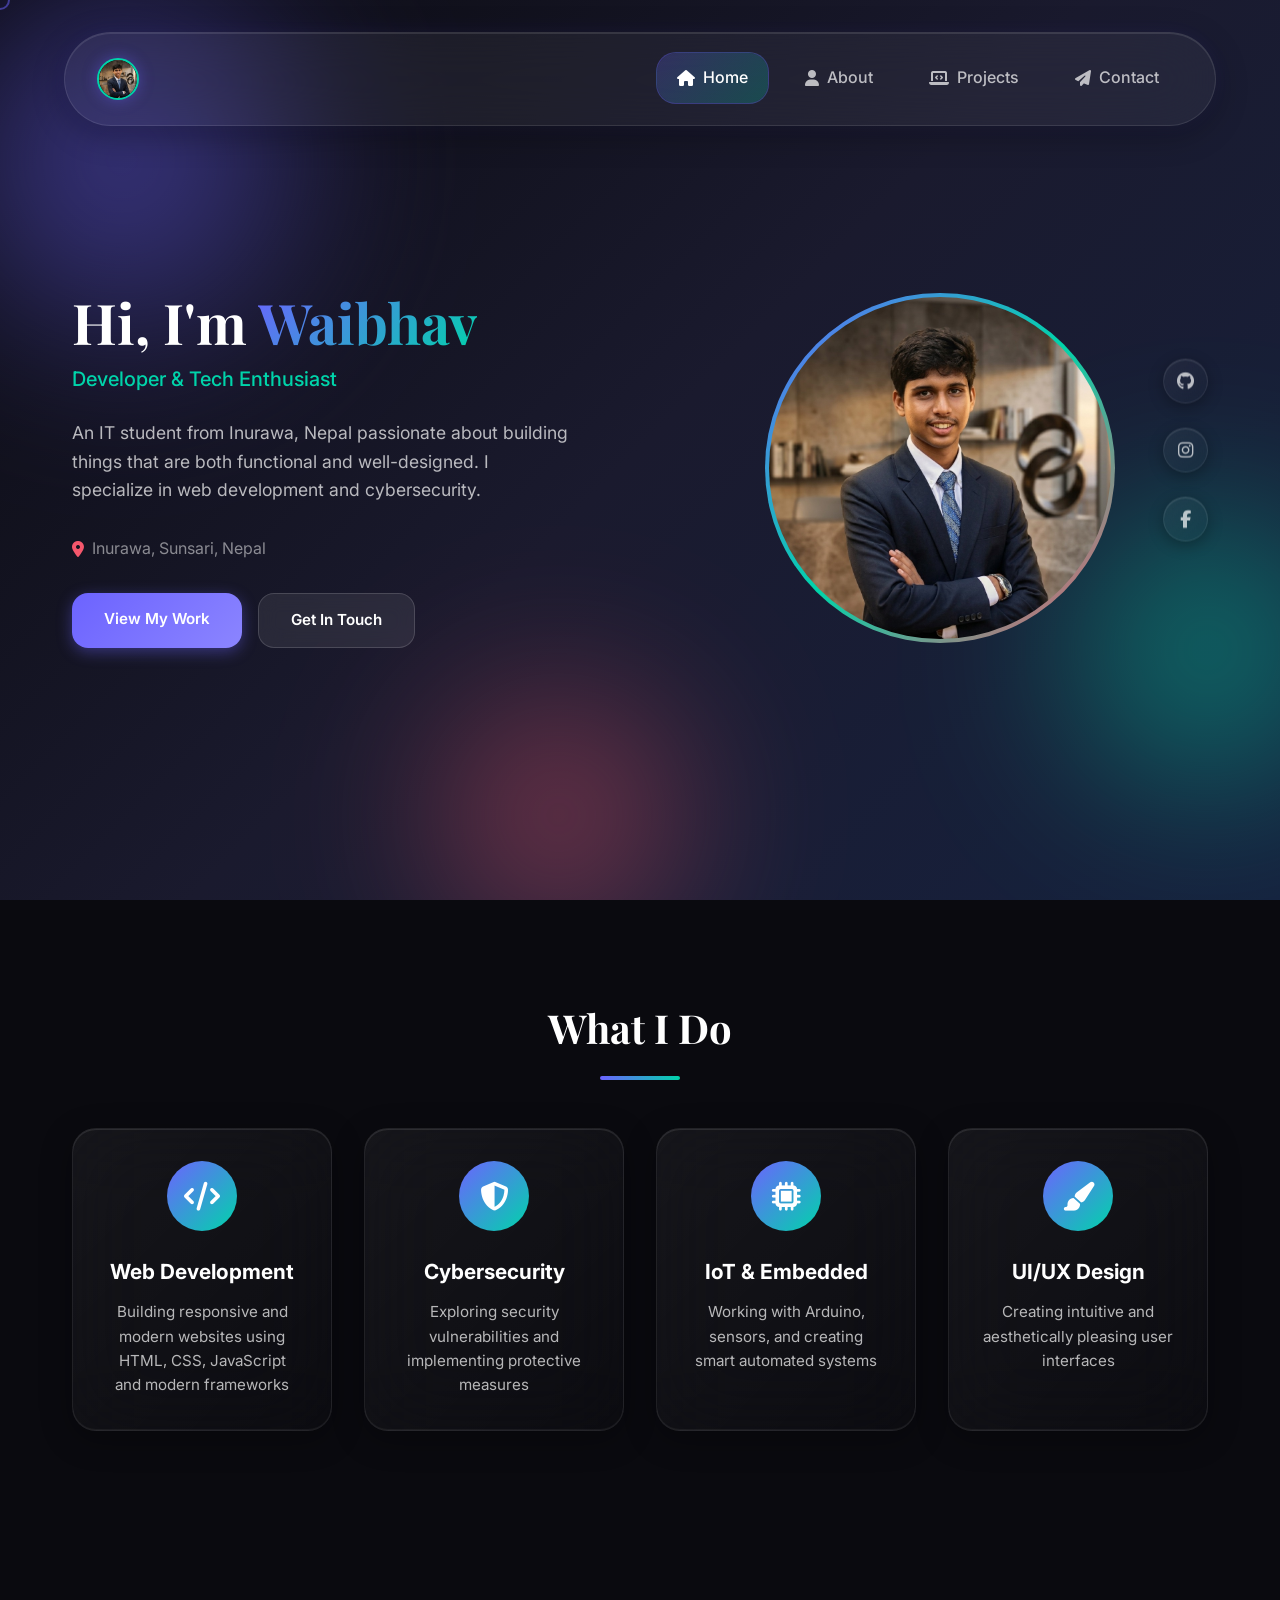
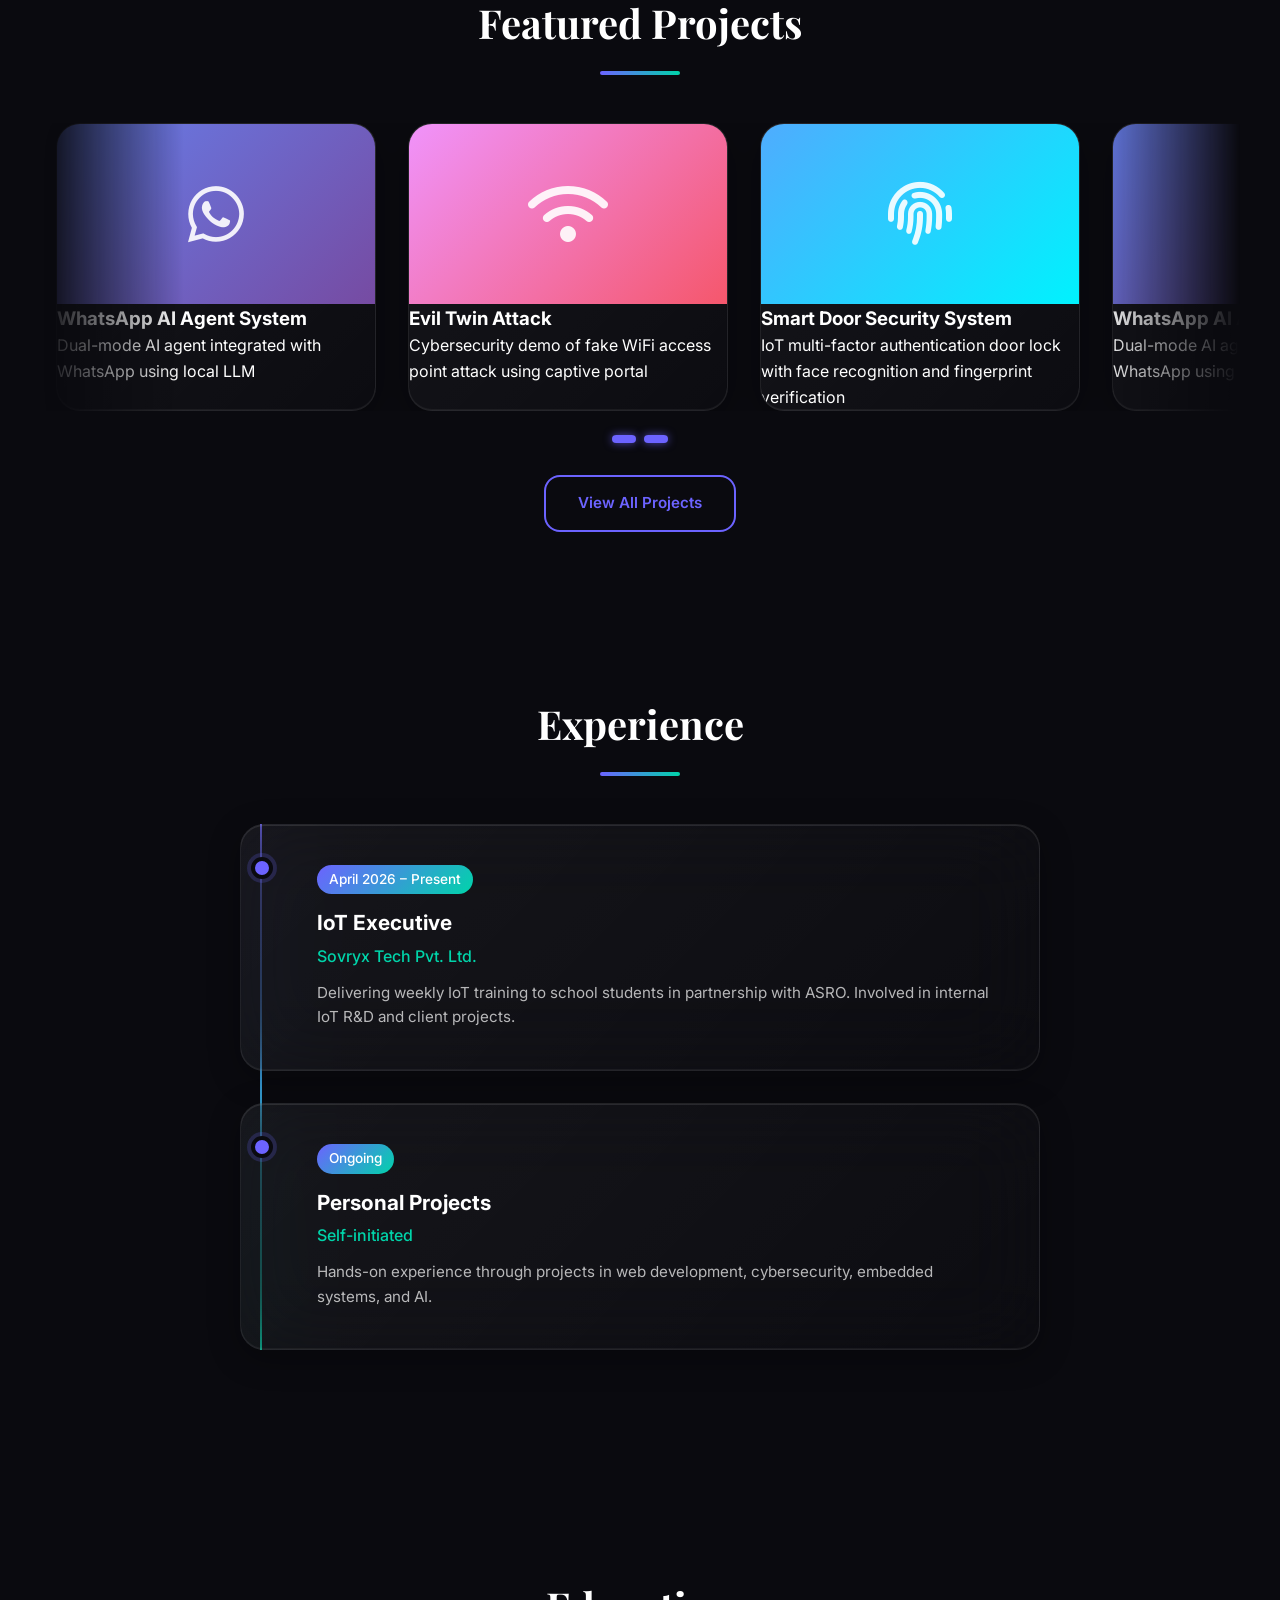
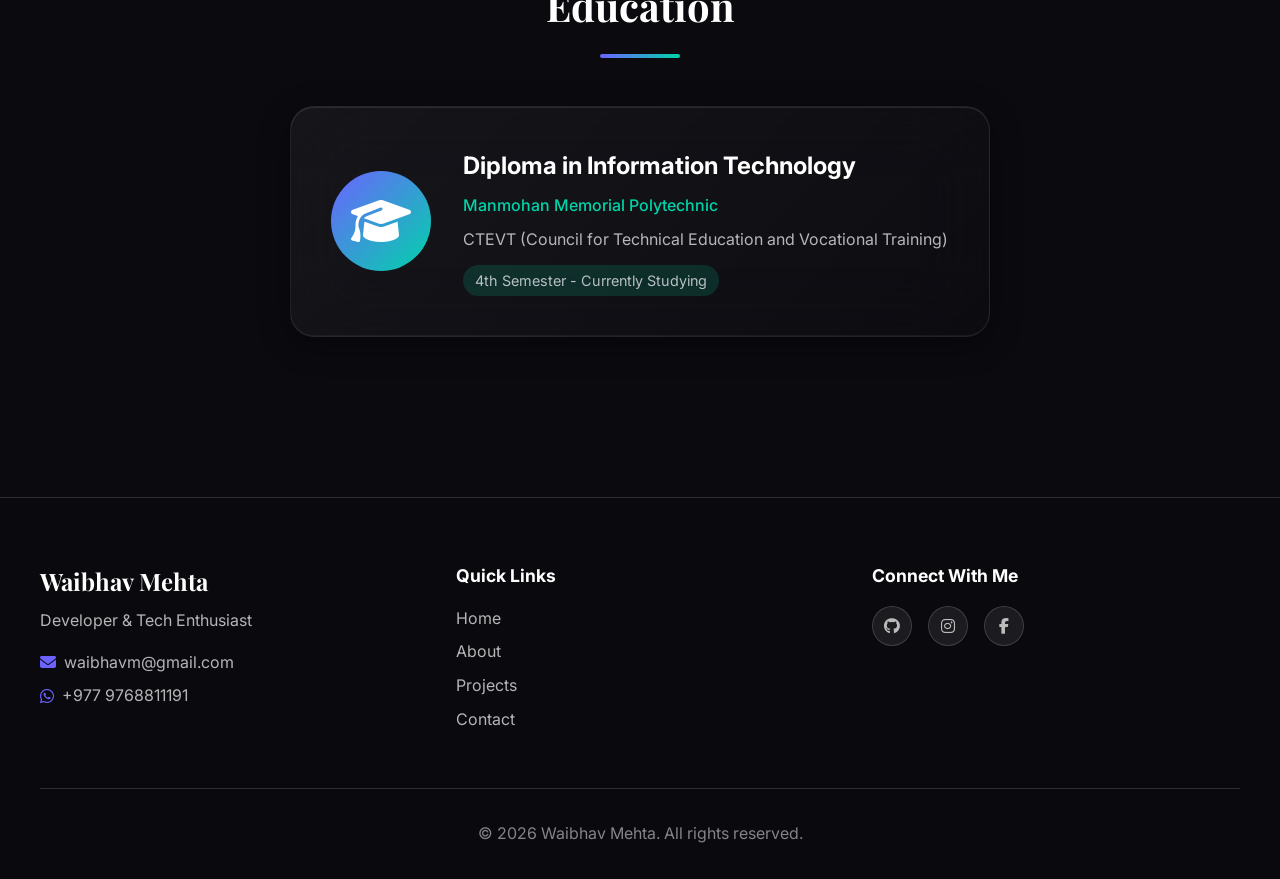
==== commit d4295904: "feat: enhance mobile navigation dock behavior and disable cursor trail on touch devices" ====
--- a/index.html
+++ b/index.html
@@ -2,7 +2,8 @@
 <html lang="en">
 <head>
     <meta charset="UTF-8">
-    <meta name="viewport" content="width=device-width, initial-scale=1.0">
+    <meta name="viewport" content="width=device-width, initial-scale=1.0, maximum-scale=5.0">
+    <meta name="theme-color" content="#0a0a0f">
     <meta name="description" content="Waibhav Mehta - IT Student, Web Developer & Cybersecurity Enthusiast from Nepal. Specializing in web development, IoT, and embedded systems.">
     <meta name="keywords" content="Waibhav Mehta, Portfolio, Web Developer, Cybersecurity, IoT, Nepal, IT Student, CTEVT">
     <meta name="author" content="Waibhav Mehta">
@@ -24,27 +25,43 @@
         <div class="blob blob-3"></div>
     </div>
 
+    <!-- Mobile Floating Avatar Button -->
+    <div class="mobile-floating-header">
+        <a href="index.html" class="mobile-logo" aria-label="Home">
+            <img src="images/Waibhav.png" alt="Waibhav Mehta" class="logo-avatar">
+        </a>
+    </div>
+
     <!-- Navigation -->
     <nav class="navbar">
         <div class="nav-container">
-            <a href="index.html" class="nav-logo">
-                <span class="logo-text">WM</span>
+            <a href="index.html" class="nav-logo desktop-only" aria-label="Waibhav Mehta">
+                <img src="images/Waibhav.png" alt="Waibhav Mehta" class="logo-avatar">
             </a>
-            <button class="nav-toggle" aria-label="Toggle navigation">
-                <span class="hamburger"></span>
-            </button>
             <ul class="nav-menu">
                 <li class="nav-item">
-                    <a href="index.html" class="nav-link active">Home</a>
+                    <a href="index.html" class="nav-link active">
+                        <i class="fas fa-house nav-icon"></i>
+                        <span class="nav-text">Home</span>
+                    </a>
                 </li>
                 <li class="nav-item">
-                    <a href="about.html" class="nav-link">About</a>
+                    <a href="about.html" class="nav-link">
+                        <i class="fas fa-user nav-icon"></i>
+                        <span class="nav-text">About</span>
+                    </a>
                 </li>
                 <li class="nav-item">
-                    <a href="projects.html" class="nav-link">Projects</a>
+                    <a href="projects.html" class="nav-link">
+                        <i class="fas fa-laptop-code nav-icon"></i>
+                        <span class="nav-text">Projects</span>
+                    </a>
                 </li>
                 <li class="nav-item">
-                    <a href="contact.html" class="nav-link">Contact</a>
+                    <a href="contact.html" class="nav-link">
+                        <i class="fas fa-paper-plane nav-icon"></i>
+                        <span class="nav-text">Contact</span>
+                    </a>
                 </li>
             </ul>
         </div>
--- a/styles.css
+++ b/styles.css
@@ -198,28 +198,32 @@
     align-items: center;
 }
 
-.nav-logo {
-    text-decoration: none;
-    padding: 0.5rem 1rem;
-    border-radius: 20px;
-    background: linear-gradient(135deg, rgba(108, 99, 255, 0.1), rgba(0, 212, 170, 0.1));
-    border: 1px solid rgba(108, 99, 255, 0.2);
-    transition: var(--transition);
-}
-
-.nav-logo:hover {
-    background: linear-gradient(135deg, rgba(108, 99, 255, 0.2), rgba(0, 212, 170, 0.2));
-    transform: translateY(-2px);
-}
-
-.logo-text {
-    font-family: var(--font-display);
-    font-size: 1.5rem;
-    font-weight: 700;
-    background: linear-gradient(135deg, var(--primary), var(--secondary));
-    -webkit-background-clip: text;
-    -webkit-text-fill-color: transparent;
-    background-clip: text;
+.nav-logo, .mobile-logo {
+    display: block;
+    width: 42px;
+    height: 42px;
+    border-radius: 50%;
+    overflow: hidden;
+    padding: 0;
+    margin: 0;
+    border: 2px solid var(--secondary);
+    box-shadow: 0 0 15px rgba(108, 99, 255, 0.4);
+    transition: all 0.35s cubic-bezier(0.175, 0.885, 0.32, 1.275);
+    background: var(--bg-dark);
+}
+
+.nav-logo:hover, .mobile-logo:hover {
+    transform: scale(1.1);
+    border-color: #ffffff;
+    box-shadow: 0 0 25px rgba(0, 212, 170, 0.7);
+}
+
+.logo-avatar {
+    width: 100%;
+    height: 100%;
+    object-fit: cover;
+    display: block;
+    border-radius: 50%;
 }
 
 .nav-menu {
@@ -229,6 +233,9 @@
 }
 
 .nav-link {
+    display: inline-flex;
+    align-items: center;
+    gap: 0.5rem;
     text-decoration: none;
     color: var(--text-secondary);
     font-weight: 500;
@@ -237,6 +244,11 @@
     transition: var(--transition);
     position: relative;
     margin: 0.25rem;
+}
+
+.nav-icon {
+    font-size: 1rem;
+    transition: var(--transition);
 }
 
 .nav-link::before {
@@ -267,13 +279,7 @@
 }
 
 .nav-toggle {
-    display: none;
-    background: none;
-    border: none;
-    cursor: pointer;
-    padding: 0.5rem;
-    border-radius: 50%;
-    transition: var(--transition);
+    display: none !important;
 }
 
 .nav-toggle:hover {
@@ -966,64 +972,378 @@
     }
 }
 
+/* ===== Mobile Floating Header & Native App Layout ===== */
+.mobile-floating-header {
+    display: none;
+}
+
+.desktop-only {
+    display: block;
+}
+
 @media (max-width: 768px) {
+    .desktop-only {
+        display: none !important;
+    }
+
+    /* Completely hide cursor trail follow dot on mobile */
+    .cursor-trail {
+        display: none !important;
+        opacity: 0 !important;
+        visibility: hidden !important;
+        pointer-events: none !important;
+    }
+
+    /* Floating Round Avatar Photo Liquid Glass Morph (Top-Left) */
+    .mobile-floating-header {
+        display: block !important;
+        position: fixed !important;
+        top: 16px !important;
+        left: 16px !important;
+        z-index: 9999 !important;
+        pointer-events: none !important;
+    }
+
+    .mobile-floating-header.visible {
+        pointer-events: auto !important;
+    }
+
+    .mobile-logo {
+        display: block !important;
+        width: 44px !important;
+        height: 44px !important;
+        border-radius: 50% !important;
+        overflow: hidden !important;
+        padding: 0 !important;
+        margin: 0 !important;
+        border: 2px solid var(--secondary) !important;
+        background: var(--bg-dark) !important;
+        opacity: 0 !important;
+        transform: scale(0.3) translateY(-15px) rotate(-15deg) !important;
+        transition: opacity 0.45s cubic-bezier(0.175, 0.885, 0.32, 1.275),
+                    transform 0.45s cubic-bezier(0.175, 0.885, 0.32, 1.275),
+                    box-shadow 0.4s ease !important;
+        filter: blur(6px) !important;
+    }
+
+    .mobile-floating-header.visible .mobile-logo {
+        opacity: 1 !important;
+        transform: scale(1) translateY(0) rotate(0deg) !important;
+        filter: blur(0px) !important;
+        box-shadow: 0 8px 25px rgba(0, 0, 0, 0.6), 0 0 20px rgba(108, 99, 255, 0.5) !important;
+        animation: liquidPulse 3s infinite ease-in-out !important;
+    }
+
+    @keyframes liquidPulse {
+        0%, 100% {
+            box-shadow: 0 8px 25px rgba(0, 0, 0, 0.6), 0 0 20px rgba(108, 99, 255, 0.5);
+            border-color: var(--secondary);
+        }
+        50% {
+            box-shadow: 0 8px 25px rgba(0, 0, 0, 0.6), 0 0 25px rgba(0, 212, 170, 0.7);
+            border-color: #ffffff;
+        }
+    }
+
+    .mobile-logo .logo-avatar {
+        width: 100% !important;
+        height: 100% !important;
+        border-radius: 50% !important;
+        object-fit: cover !important;
+        display: block !important;
+    }
+
+    /* Body Spacing for Mobile */
+    body {
+        padding-top: 1rem !important;
+        padding-bottom: 95px !important;
+    }
+
+    /* ===== MOBILE APP BOTTOM NAVBAR DOCK ===== */
+    .navbar {
+        position: fixed !important;
+        top: auto !important;
+        bottom: max(16px, env(safe-area-inset-bottom)) !important;
+        left: 50% !important;
+        transform: translateX(-50%) translateY(0) !important;
+        opacity: 1 !important;
+        width: min(390px, calc(100vw - 32px)) !important;
+        padding: 8px 12px !important;
+        background: rgba(15, 15, 26, 0.88) !important;
+        backdrop-filter: blur(30px) !important;
+        -webkit-backdrop-filter: blur(30px) !important;
+        border: 1px solid rgba(255, 255, 255, 0.14) !important;
+        border-radius: 36px !important;
+        box-shadow: 0 16px 40px rgba(0, 0, 0, 0.6),
+                    inset 0 1px 0 rgba(255, 255, 255, 0.18),
+                    0 0 30px rgba(108, 99, 255, 0.15) !important;
+        z-index: 10000 !important;
+        transition: width 0.35s cubic-bezier(0.175, 0.885, 0.32, 1.275),
+                    padding 0.35s cubic-bezier(0.175, 0.885, 0.32, 1.275),
+                    transform 0.35s ease,
+                    background 0.3s ease !important;
+    }
+
+    .nav-container {
+        display: flex !important;
+        justify-content: center !important;
+        align-items: center !important;
+        width: 100% !important;
+    }
+
     .nav-menu {
-        position: fixed;
-        top: 70px;
-        left: 0;
-        width: 100%;
-        background: rgba(10, 10, 15, 0.95);
-        backdrop-filter: blur(20px);
-        flex-direction: column;
-        padding: 2rem;
-        gap: 1rem;
-        transform: translateX(-100%);
-        transition: var(--transition);
-        border-bottom: 1px solid var(--border-glass);
-    }
-
-    .nav-menu.active {
-        transform: translateX(0);
-    }
-
-    .nav-toggle {
-        display: block;
-    }
-
-    .nav-toggle.active .hamburger {
-        background: transparent;
-    }
-
-    .nav-toggle.active .hamburger::before {
-        top: 0;
-        transform: rotate(45deg);
-    }
-
-    .nav-toggle.active .hamburger::after {
-        top: 0;
-        transform: rotate(-45deg);
+        display: flex !important;
+        position: static !important;
+        transform: none !important;
+        width: 100% !important;
+        justify-content: space-around !important;
+        align-items: center !important;
+        background: transparent !important;
+        padding: 0 !important;
+        gap: 0 !important;
+        border: none !important;
+    }
+
+    .nav-item {
+        flex: 1;
+        display: flex;
+        justify-content: center;
+    }
+
+    .nav-link {
+        display: flex !important;
+        flex-direction: column !important;
+        align-items: center !important;
+        justify-content: center !important;
+        gap: 3px !important;
+        padding: 6px 12px !important;
+        border-radius: 20px !important;
+        text-decoration: none !important;
+        color: rgba(255, 255, 255, 0.6) !important;
+        transition: all 0.3s cubic-bezier(0.175, 0.885, 0.32, 1.275) !important;
+        position: relative !important;
+        width: 100% !important;
+        margin: 0 !important;
+        border: none !important;
+        background: transparent !important;
+        -webkit-tap-highlight-color: transparent !important;
+    }
+
+    .nav-icon {
+        font-size: 1.2rem !important;
+        transition: all 0.3s ease !important;
+    }
+
+    .nav-text {
+        font-size: 0.72rem !important;
+        font-weight: 500 !important;
+        letter-spacing: 0.2px !important;
+        transition: all 0.3s ease !important;
+        white-space: nowrap !important;
+        max-height: 20px;
+        opacity: 1;
+    }
+
+    /* Active Tab Glow */
+    .nav-link.active {
+        color: #ffffff !important;
+        background: linear-gradient(135deg, rgba(108, 99, 255, 0.25), rgba(0, 212, 170, 0.15)) !important;
+        border-radius: 22px !important;
+    }
+
+    .nav-link.active .nav-icon {
+        color: var(--secondary) !important;
+        transform: translateY(-1px) scale(1.1) !important;
+        filter: drop-shadow(0 0 6px rgba(0, 212, 170, 0.6));
+    }
+
+    /* MINIMIZED NAVBAR STATE (While interacting/scrolling with page) */
+    .navbar.minimized {
+        width: min(250px, calc(100vw - 64px)) !important;
+        padding: 5px 8px !important;
+        border-radius: 50px !important;
+        background: rgba(10, 10, 18, 0.94) !important;
+        box-shadow: 0 8px 30px rgba(0, 0, 0, 0.7),
+                    inset 0 1px 0 rgba(255, 255, 255, 0.12),
+                    0 0 20px rgba(108, 99, 255, 0.2) !important;
+        transform: translateX(-50%) scale(0.96) !important;
+    }
+
+    .navbar.minimized .nav-text {
+        opacity: 0 !important;
+        max-height: 0 !important;
+        margin: 0 !important;
+        padding: 0 !important;
+        overflow: hidden !important;
+        transform: translateY(6px) !important;
+        font-size: 0 !important;
+    }
+
+    .navbar.minimized .nav-link {
+        padding: 6px 10px !important;
+        gap: 0 !important;
+    }
+
+    .navbar.minimized .nav-icon {
+        font-size: 1.1rem !important;
+    }
+
+    .navbar.minimized .nav-link.active .nav-icon {
+        transform: scale(1.2) !important;
+    }
+
+    /* Tactile Touch Feedback for mobile app components */
+    .btn:active,
+    .glass-card:active,
+    .social-btn:active,
+    .social-link:active {
+        transform: scale(0.97) !important;
+    }
+
+    /* Mobile Hero Section Full Width Layout */
+    .hero {
+        min-height: auto !important;
+        padding: 3.5rem 1rem 2rem 1rem !important;
+        display: flex !important;
+        flex-direction: column !important;
+        align-items: center !important;
+        width: 100% !important;
+        max-width: 100% !important;
+        box-sizing: border-box !important;
+        position: relative !important;
+    }
+
+    .hero-content {
+        display: flex !important;
+        flex-direction: column !important;
+        align-items: center !important;
+        text-align: center !important;
+        gap: 1.25rem !important;
+        width: 100% !important;
+        max-width: 480px !important;
+        margin: 0 auto !important;
+    }
+
+    .hero-image {
+        order: 1 !important;
+        margin: 0 auto !important;
+        width: 100% !important;
+        display: flex !important;
+        justify-content: center !important;
+    }
+
+    .profile-frame {
+        width: 180px !important;
+        height: 180px !important;
+        border-radius: 50% !important;
+        box-shadow: 0 0 35px rgba(108, 99, 255, 0.4) !important;
+    }
+
+    .hero-text {
+        order: 2 !important;
+        display: flex !important;
+        flex-direction: column !important;
+        align-items: center !important;
+        text-align: center !important;
+        width: 100% !important;
+        padding: 0 !important;
+        background: transparent !important;
+        border: none !important;
+        box-shadow: none !important;
+        backdrop-filter: none !important;
     }
 
     .hero-title {
-        font-size: 2.5rem;
+        font-size: 2.2rem !important;
+        line-height: 1.2 !important;
+        margin-bottom: 0.4rem !important;
+        text-align: center !important;
+        width: 100% !important;
+    }
+
+    .hero-subtitle {
+        font-size: 1.05rem !important;
+        margin-bottom: 0.75rem !important;
+        text-align: center !important;
+        width: 100% !important;
+    }
+
+    .hero-description {
+        font-size: 0.95rem !important;
+        line-height: 1.6 !important;
+        margin: 0 auto 1.25rem auto !important;
+        max-width: 100% !important;
+        color: rgba(255, 255, 255, 0.8) !important;
+        text-align: center !important;
+    }
+
+    .hero-location {
+        font-size: 0.85rem !important;
+        margin: 0 auto 1.25rem auto !important;
+        padding: 0.35rem 0.85rem !important;
+        background: rgba(255, 255, 255, 0.05) !important;
+        border-radius: 20px !important;
+        border: 1px solid rgba(255, 255, 255, 0.08) !important;
+        display: inline-flex !important;
+        justify-content: center !important;
+    }
+
+    .hero-buttons {
+        display: flex !important;
+        flex-direction: row !important;
+        gap: 0.75rem !important;
+        width: 100% !important;
+        max-width: 340px !important;
+        justify-content: center !important;
+        margin: 0 auto !important;
+    }
+
+    .hero-buttons .btn {
+        flex: 1 !important;
+        width: auto !important;
+        padding: 0.75rem 1rem !important;
+        font-size: 0.88rem !important;
+        border-radius: 14px !important;
+        white-space: nowrap !important;
+        text-align: center !important;
+        justify-content: center !important;
+    }
+
+    /* FIX MOBILE SOCIAL LINKS: Centered horizontal pill row underneath hero buttons */
+    .social-links {
+        order: 3 !important;
+        position: static !important;
+        top: auto !important;
+        right: auto !important;
+        transform: none !important;
+        display: flex !important;
+        flex-direction: row !important;
+        justify-content: center !important;
+        align-items: center !important;
+        gap: 1.25rem !important;
+        margin: 1.5rem auto 0 auto !important;
+        width: 100% !important;
+        z-index: 10 !important;
+    }
+
+    .social-link {
+        width: 44px !important;
+        height: 44px !important;
+        font-size: 1.1rem !important;
+        border-radius: 50% !important;
+        background: rgba(255, 255, 255, 0.06) !important;
+        border: 1px solid rgba(255, 255, 255, 0.12) !important;
+        display: flex !important;
+        align-items: center !important;
+        justify-content: center !important;
     }
 
     .section-title {
-        font-size: 2rem;
-    }
-
-    .hero-buttons {
-        flex-direction: column;
-        align-items: center;
-    }
-
-    .btn {
-        width: 100%;
-        max-width: 280px;
+        font-size: 1.85rem;
     }
 
     section {
-        padding: 4rem 1.5rem;
+        padding: 3rem 1.25rem;
     }
 
     .experience-timeline::before {
@@ -1031,7 +1351,7 @@
     }
 
     .timeline-item {
-        padding-left: 50px;
+        padding-left: 45px;
     }
 
     .timeline-marker {
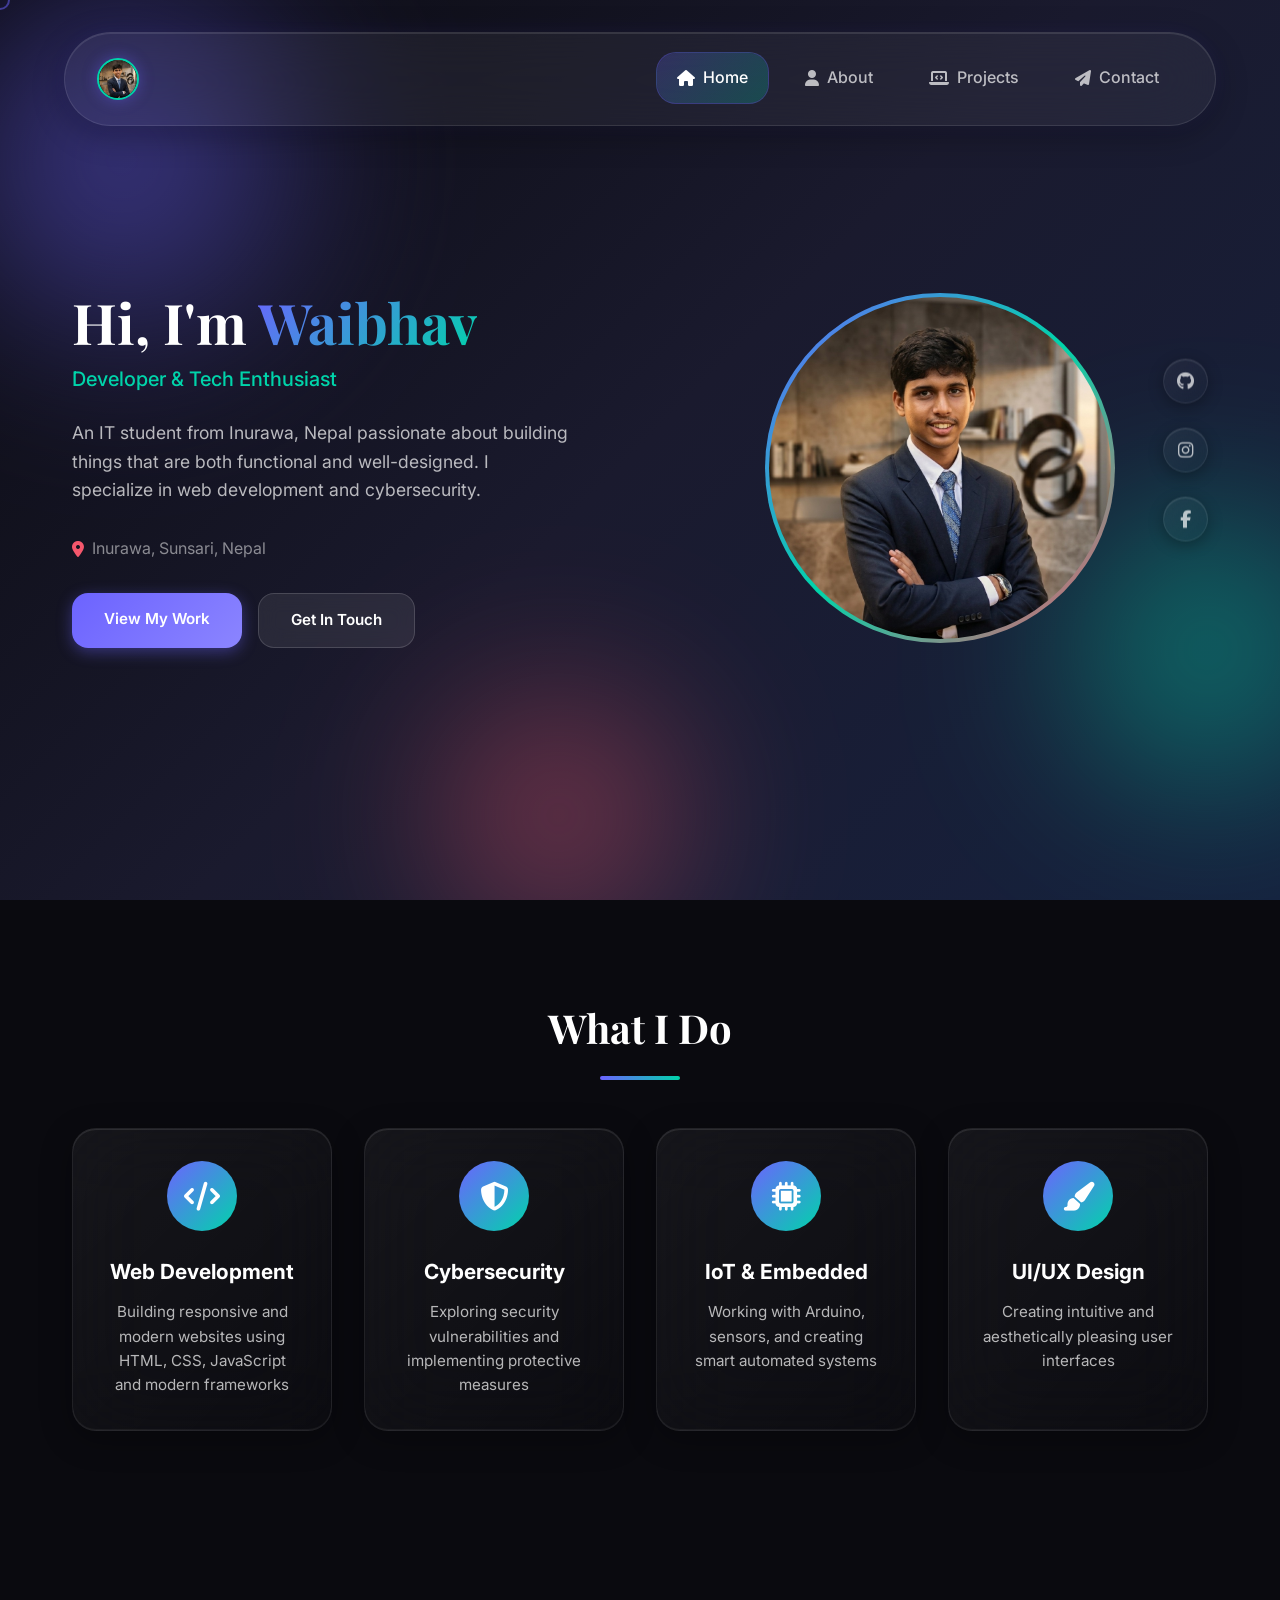
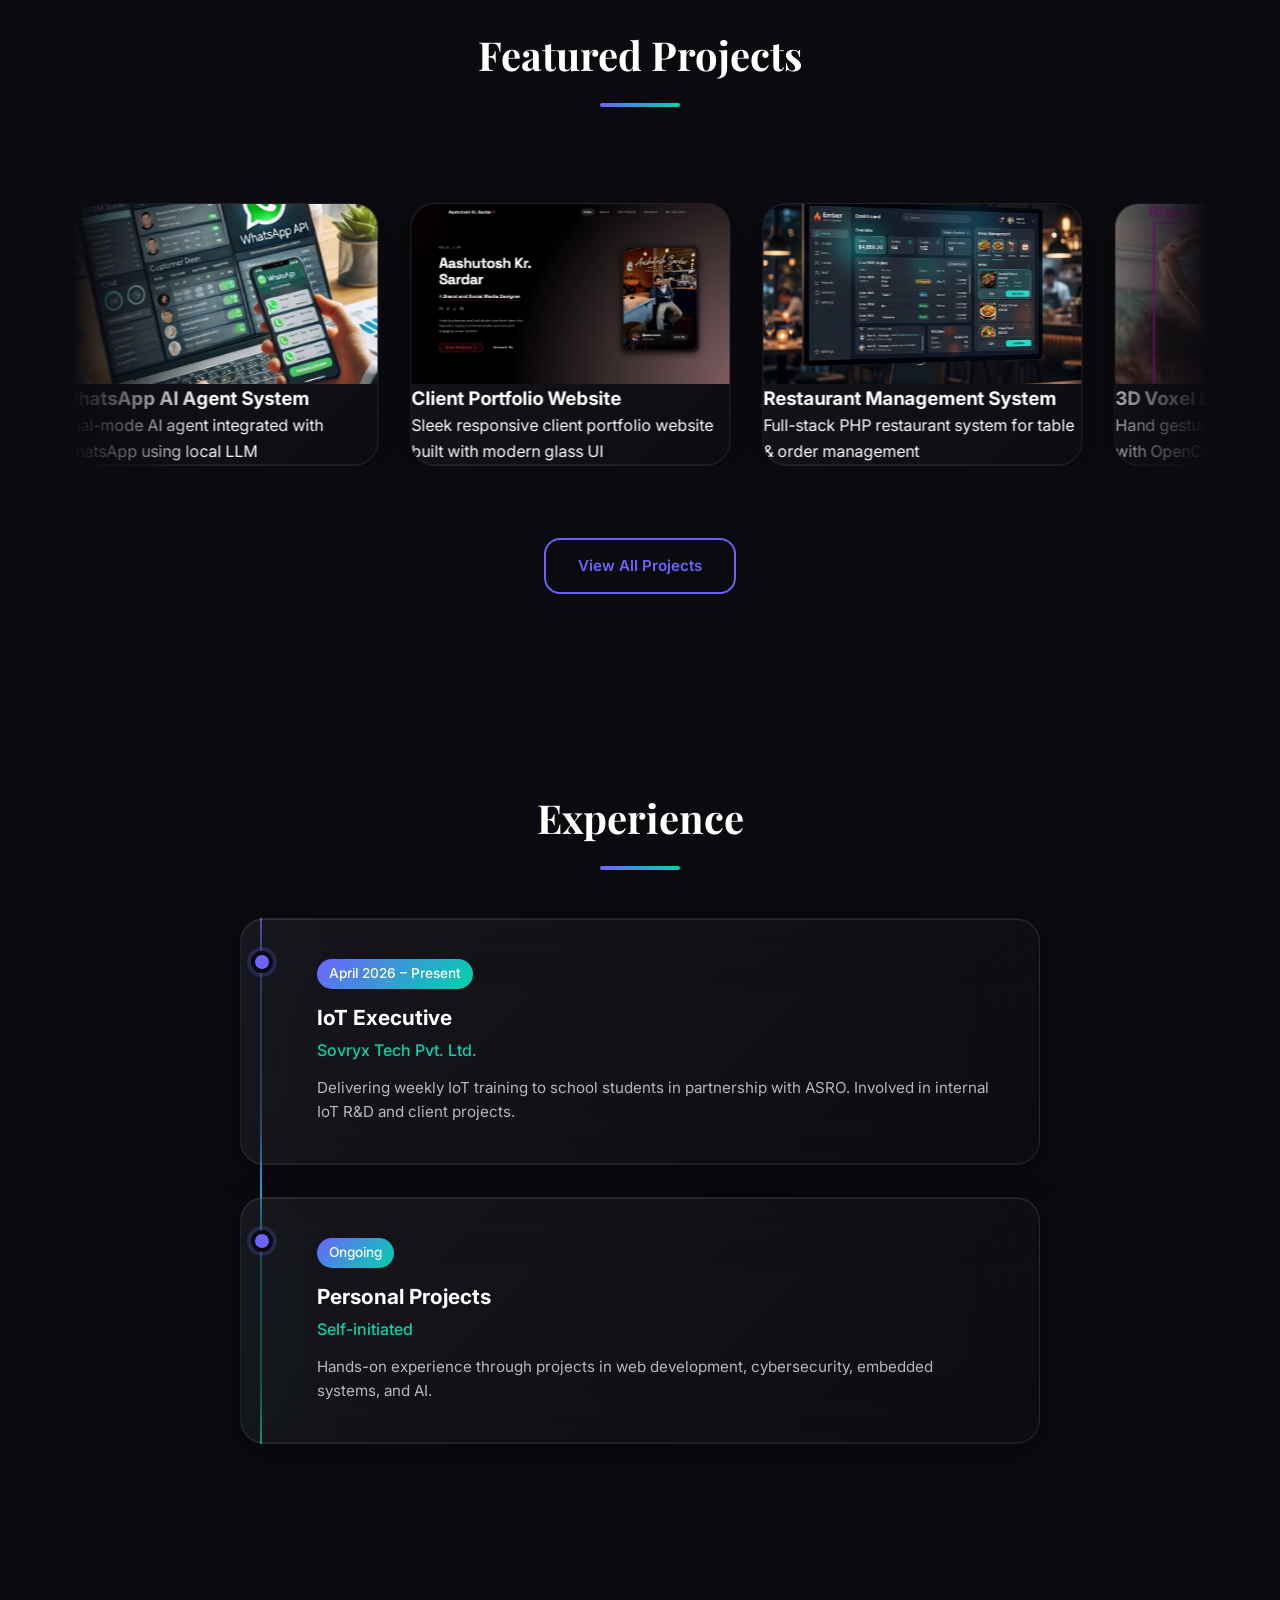
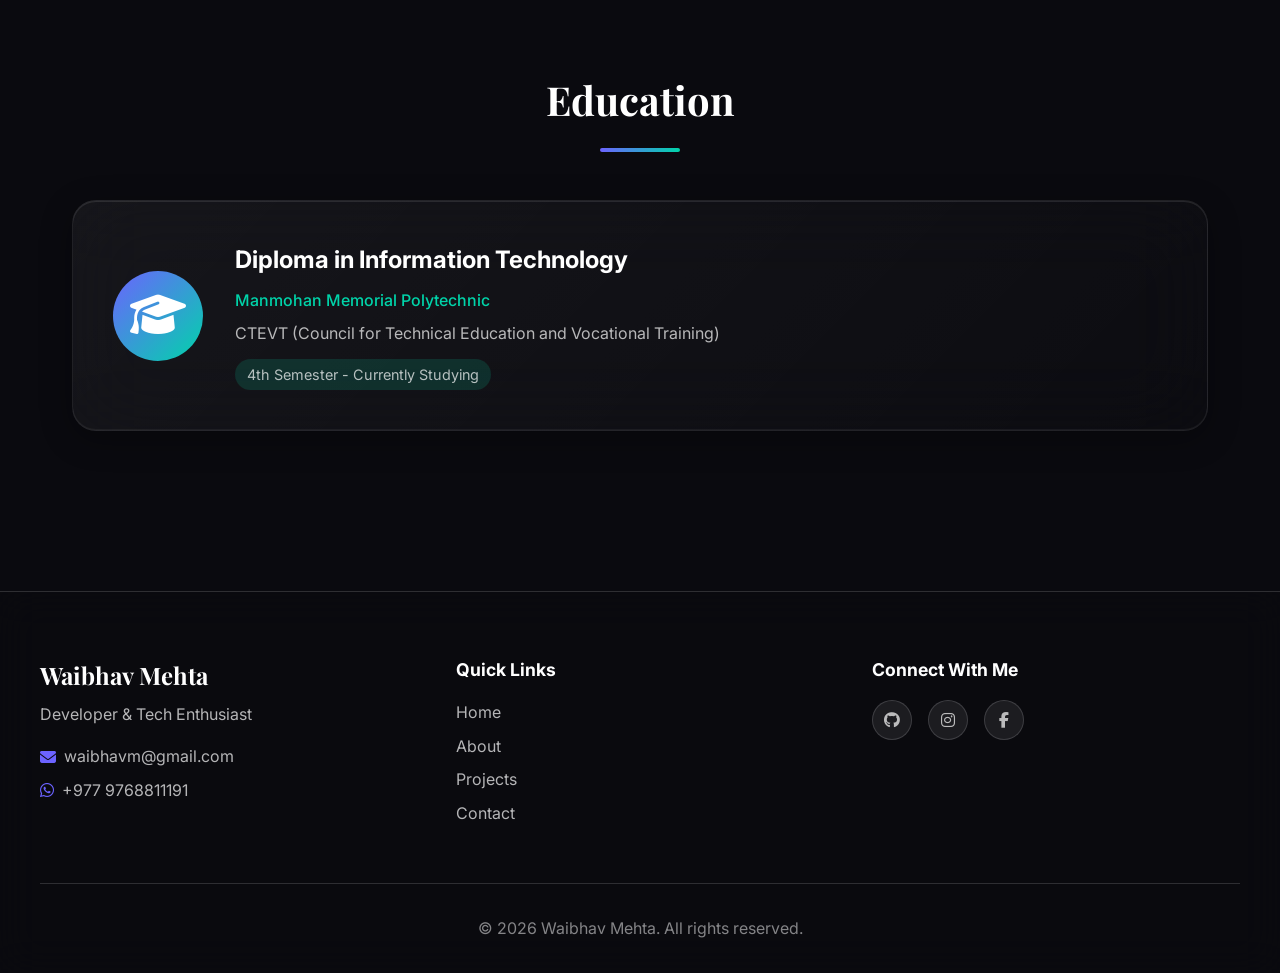
==== commit 728c08b3: "feat: update portfolio with new media assets, interactive marquee carousel, and private repository n" ====
--- a/index.html
+++ b/index.html
@@ -148,19 +148,16 @@
     </section>
 
         <!-- Featured Projects Preview -->
-        <section class="projects-preview">
+        <section class="projects-section">
             <h2 class="section-title">Featured Projects</h2>
 
             <div class="marquee-stage">
-                <div class="marquee-fade marquee-fade-left"></div>
-                <div class="marquee-fade marquee-fade-right"></div>
-
                 <div class="marquee-track" id="marqueeTrack">
                     <div class="marquee-slide">
                         <!-- Card 1 -->
-                        <div class="project-card glass-card">
-                            <div class="project-image" style="background: linear-gradient(135deg, #667eea 0%, #764ba2 100%);">
-                                <i class="fab fa-whatsapp"></i>
+                        <div class="project-card glass-card" onclick="window.location.href='projects.html#wifi-agent'">
+                            <div class="project-image">
+                                <img src="images/Whatsapp AI agent.png" alt="WhatsApp AI Agent System" class="marquee-direct-img">
                             </div>
                             <div class="project-info">
                                 <h3>WhatsApp AI Agent System</h3>
@@ -168,61 +165,95 @@
                             </div>
                         </div>
                         <!-- Card 2 -->
-                        <div class="project-card glass-card">
-                            <div class="project-image" style="background: linear-gradient(135deg, #f093fb 0%, #f5576c 100%);">
-                                <i class="fas fa-wifi"></i>
-                            </div>
-                            <div class="project-info">
-                                <h3>Evil Twin Attack</h3>
-                                <p>Cybersecurity demo of fake WiFi access point attack using captive portal</p>
+                        <div class="project-card glass-card" onclick="window.location.href='projects.html#client-portfolio'">
+                            <div class="project-image">
+                                <img src="images/client_portfolio.png" alt="Client Portfolio Website" class="marquee-direct-img">
+                            </div>
+                            <div class="project-info">
+                                <h3>Client Portfolio Website</h3>
+                                <p>Sleek responsive client portfolio website built with modern glass UI</p>
                             </div>
                         </div>
                         <!-- Card 3 -->
-                        <div class="project-card glass-card">
-                            <div class="project-image" style="background: linear-gradient(135deg, #4facfe 0%, #00f2fe 100%);">
-                                <i class="fas fa-fingerprint"></i>
+                        <div class="project-card glass-card" onclick="window.location.href='projects.html#rms-system'">
+                            <div class="project-image">
+                                <img src="images/rms_system.png" alt="Restaurant Management System" class="marquee-direct-img">
+                            </div>
+                            <div class="project-info">
+                                <h3>Restaurant Management System</h3>
+                                <p>Full-stack PHP restaurant system for table & order management</p>
+                            </div>
+                        </div>
+                        <!-- Card 4 -->
+                        <div class="project-card glass-card" onclick="window.location.href='projects.html#gesture-editor'">
+                            <div class="project-image">
+                                <img src="images/Py Voxel editor.png" alt="Gesture 3D Voxel Editor" class="marquee-direct-img">
+                            </div>
+                            <div class="project-info">
+                                <h3>3D Voxel Editor</h3>
+                                <p>Hand gesture controlled 3D voxel editor with OpenCV & MediaPipe</p>
+                            </div>
+                        </div>
+                        <!-- Card 5 -->
+                        <div class="project-card glass-card" onclick="window.location.href='projects.html#iot-security'">
+                            <div class="project-image">
+                                <img src="images/smart door.png" alt="Smart Door Security System" class="marquee-direct-img">
                             </div>
                             <div class="project-info">
                                 <h3>Smart Door Security System</h3>
-                                <p>IoT multi-factor authentication door lock with face recognition and fingerprint verification</p>
+                                <p>IoT multi-factor door lock with face & fingerprint verification</p>
                             </div>
                         </div>
                     </div>
-                    <!-- Duplicate set for seamless loop -->
+                    <!-- Duplicate set for seamless infinite loop -->
                     <div class="marquee-slide" aria-hidden="true">
-                        <div class="project-card glass-card">
-                            <div class="project-image" style="background: linear-gradient(135deg, #667eea 0%, #764ba2 100%);">
-                                <i class="fab fa-whatsapp"></i>
+                        <div class="project-card glass-card" onclick="window.location.href='projects.html#wifi-agent'">
+                            <div class="project-image">
+                                <img src="images/Whatsapp AI agent.png" alt="WhatsApp AI Agent System" class="marquee-direct-img">
                             </div>
                             <div class="project-info">
                                 <h3>WhatsApp AI Agent System</h3>
                                 <p>Dual-mode AI agent integrated with WhatsApp using local LLM</p>
                             </div>
                         </div>
-                        <div class="project-card glass-card">
-                            <div class="project-image" style="background: linear-gradient(135deg, #f093fb 0%, #f5576c 100%);">
-                                <i class="fas fa-wifi"></i>
-                            </div>
-                            <div class="project-info">
-                                <h3>Evil Twin Attack</h3>
-                                <p>Cybersecurity demo of fake WiFi access point attack using captive portal</p>
-                            </div>
-                        </div>
-                        <div class="project-card glass-card">
-                            <div class="project-image" style="background: linear-gradient(135deg, #4facfe 0%, #00f2fe 100%);">
-                                <i class="fas fa-fingerprint"></i>
+                        <div class="project-card glass-card" onclick="window.location.href='projects.html#client-portfolio'">
+                            <div class="project-image">
+                                <img src="images/client_portfolio.png" alt="Client Portfolio Website" class="marquee-direct-img">
+                            </div>
+                            <div class="project-info">
+                                <h3>Client Portfolio Website</h3>
+                                <p>Sleek responsive client portfolio website built with modern glass UI</p>
+                            </div>
+                        </div>
+                        <div class="project-card glass-card" onclick="window.location.href='projects.html#rms-system'">
+                            <div class="project-image">
+                                <img src="images/rms_system.png" alt="Restaurant Management System" class="marquee-direct-img">
+                            </div>
+                            <div class="project-info">
+                                <h3>Restaurant Management System</h3>
+                                <p>Full-stack PHP restaurant system for table & order management</p>
+                            </div>
+                        </div>
+                        <div class="project-card glass-card" onclick="window.location.href='projects.html#gesture-editor'">
+                            <div class="project-image">
+                                <img src="images/Py Voxel editor.png" alt="Gesture 3D Voxel Editor" class="marquee-direct-img">
+                            </div>
+                            <div class="project-info">
+                                <h3>3D Voxel Editor</h3>
+                                <p>Hand gesture controlled 3D voxel editor with OpenCV & MediaPipe</p>
+                            </div>
+                        </div>
+                        <div class="project-card glass-card" onclick="window.location.href='projects.html#iot-security'">
+                            <div class="project-image">
+                                <img src="images/smart door.png" alt="Smart Door Security System" class="marquee-direct-img">
                             </div>
                             <div class="project-info">
                                 <h3>Smart Door Security System</h3>
-                                <p>IoT multi-factor authentication door lock with face recognition and fingerprint verification</p>
+                                <p>IoT multi-factor door lock with face & fingerprint verification</p>
                             </div>
                         </div>
                     </div>
                 </div>
-            </div>
-
-            <div class="marquee-dots" id="marqueeDots">
-                <button class="marquee-dot active" data-index="0" aria-label="Show all projects"></button>
             </div>
 
             <div class="view-all">
@@ -278,8 +309,8 @@
                 <h3>Waibhav Mehta</h3>
                 <p>Developer & Tech Enthusiast</p>
                 <div class="footer-contact">
-                    <p><i class="fas fa-envelope"></i> waibhavm@gmail.com</p>
-                    <p><i class="fab fa-whatsapp"></i> +977 9768811191</p>
+                    <p><a href="mailto:waibhavm@gmail.com"><i class="fas fa-envelope"></i> waibhavm@gmail.com</a></p>
+                    <p><a href="https://wa.me/9779768811191" target="_blank" rel="noopener"><i class="fab fa-whatsapp"></i> +977 9768811191</a></p>
                 </div>
             </div>
             <div class="footer-links">
--- a/styles.css
+++ b/styles.css
@@ -681,30 +681,59 @@
 .marquee-dots {
     display: flex;
     justify-content: center;
+    align-items: center;
+    gap: 0.75rem;
+    margin-bottom: 2rem;
+}
+
+.marquee-nav-btn {
+    width: 38px;
+    height: 38px;
+    border-radius: 50%;
+    border: 1px solid var(--border-glass);
+    background: rgba(255, 255, 255, 0.08);
+    backdrop-filter: blur(10px);
+    color: var(--text-primary);
+    cursor: pointer;
+    display: inline-flex;
+    align-items: center;
+    justify-content: center;
+    transition: var(--transition);
+    font-size: 0.95rem;
+}
+
+.marquee-nav-btn:hover {
+    background: var(--primary);
+    border-color: var(--primary);
+    transform: scale(1.1);
+    box-shadow: 0 0 15px rgba(108, 99, 255, 0.5);
+}
+
+.contact-link-card {
+    text-decoration: none;
+    color: inherit;
+    display: flex;
+    transition: var(--transition);
+}
+
+.contact-link-card:hover {
+    transform: translateY(-4px);
+    border-color: var(--primary);
+    box-shadow: 0 12px 30px rgba(108, 99, 255, 0.25);
+}
+
+.footer-contact a {
+    color: var(--text-secondary);
+    text-decoration: none;
+    transition: var(--transition);
+    display: inline-flex;
+    align-items: center;
     gap: 0.5rem;
-    margin-bottom: 2rem;
-}
-
-.marquee-dot {
-    width: 8px;
-    height: 8px;
-    border-radius: 50%;
-    border: none;
-    background: rgba(255, 255, 255, 0.25);
-    cursor: pointer;
-    transition: all 0.3s ease;
-    padding: 0;
-}
-
-.marquee-dot:hover {
-    background: rgba(255, 255, 255, 0.55);
-}
-
-.marquee-dot.active {
-    background: var(--primary);
-    box-shadow: 0 0 8px rgba(108, 99, 255, 0.7);
-    width: 24px;
-    border-radius: 4px;
+}
+
+.footer-contact a:hover {
+    color: var(--secondary);
+    transform: translateX(3px);
 }
 
 .view-all {
@@ -777,8 +806,17 @@
 }
 
 /* ===== Education Section ===== */
+.education-container {
+    display: flex;
+    flex-direction: column;
+    gap: 1.5rem;
+    max-width: 750px;
+    margin: 0 auto;
+}
+
 .education-card {
-    max-width: 700px;
+    width: 100%;
+    max-width: 100%;
     margin: 0 auto;
     padding: 2.5rem;
     display: flex;
@@ -788,14 +826,14 @@
 
 .education-icon {
     flex-shrink: 0;
-    width: 100px;
-    height: 100px;
+    width: 90px;
+    height: 90px;
     display: flex;
     align-items: center;
     justify-content: center;
     background: linear-gradient(135deg, var(--primary), var(--secondary));
     border-radius: 50%;
-    font-size: 3rem;
+    font-size: 2.8rem;
     color: var(--text-primary);
 }
 
@@ -832,6 +870,20 @@
     border-radius: 20px;
     font-size: 0.9rem;
     margin-top: 0.75rem;
+}
+
+.education-status.completed {
+    background: rgba(108, 99, 255, 0.2);
+    color: var(--primary-light);
+}
+
+@media (max-width: 600px) {
+    .education-card {
+        flex-direction: column;
+        text-align: center;
+        gap: 1.25rem;
+        padding: 1.75rem 1.25rem;
+    }
 }
 
 /* ===== Footer ===== */
@@ -1535,32 +1587,87 @@
 /* Interests Section */
 .interests-grid {
     display: grid;
-    grid-template-columns: repeat(auto-fit, minmax(200px, 1fr));
+    grid-template-columns: repeat(auto-fit, minmax(240px, 1fr));
     gap: 2rem;
 }
 
 .interest-card {
-    padding: 2rem;
+    position: relative;
+    padding: 2.75rem 1.5rem;
     text-align: center;
+    overflow: hidden;
+    border-radius: 20px;
+    border: 1px solid rgba(255, 255, 255, 0.12);
+    transition: transform 0.4s ease, border-color 0.4s ease, box-shadow 0.4s ease;
+}
+
+.interest-card-bg {
+    position: absolute;
+    top: 0;
+    left: 0;
+    width: 100%;
+    height: 100%;
+    object-fit: cover;
+    opacity: 0.4;
+    z-index: 1;
+    filter: brightness(0.85) contrast(1.1);
+    transition: transform 0.6s cubic-bezier(0.165, 0.84, 0.44, 1), opacity 0.4s ease;
+}
+
+.interest-overlay {
+    position: absolute;
+    top: 0;
+    left: 0;
+    width: 100%;
+    height: 100%;
+    background: linear-gradient(180deg, rgba(10, 10, 15, 0.65) 0%, rgba(10, 10, 15, 0.92) 100%);
+    z-index: 2;
+    transition: background 0.4s ease;
+}
+
+.interest-content {
+    position: relative;
+    z-index: 3;
+}
+
+.interest-card:hover {
+    transform: translateY(-6px);
+    border-color: rgba(108, 99, 255, 0.5);
+    box-shadow: 0 12px 30px rgba(108, 99, 255, 0.25);
+}
+
+.interest-card:hover .interest-card-bg {
+    transform: scale(1.12);
+    opacity: 0.6;
+}
+
+.interest-card:hover .interest-overlay {
+    background: linear-gradient(180deg, rgba(10, 10, 15, 0.45) 0%, rgba(10, 10, 15, 0.88) 100%);
 }
 
 .interest-card i {
-    font-size: 2.5rem;
+    font-size: 2.8rem;
     margin-bottom: 1rem;
     background: linear-gradient(135deg, var(--primary), var(--secondary));
     -webkit-background-clip: text;
     -webkit-text-fill-color: transparent;
     background-clip: text;
+    display: inline-block;
+    filter: drop-shadow(0 4px 10px rgba(0, 0, 0, 0.7));
 }
 
 .interest-card h3 {
-    font-size: 1.1rem;
+    font-size: 1.25rem;
     margin-bottom: 0.5rem;
+    color: #ffffff;
+    text-shadow: 0 2px 6px rgba(0, 0, 0, 0.8);
 }
 
 .interest-card p {
-    color: var(--text-secondary);
-    font-size: 0.9rem;
+    color: rgba(240, 240, 255, 0.9);
+    font-size: 0.92rem;
+    line-height: 1.5;
+    text-shadow: 0 2px 4px rgba(0, 0, 0, 0.9);
 }
 
 /* CTA Section */
@@ -1610,31 +1717,25 @@
     overflow: hidden;
 }
 
-.project-detail-image {
-    position: relative;
-    display: flex;
-    align-items: center;
-    justify-content: center;
-    font-size: 6rem;
-    color: rgba(255, 255, 255, 0.9);
-    min-height: 250px;
-    overflow: hidden;
-}
-
-.project-detail-image .project-bg-img {
-    position: absolute;
-    inset: 0;
+.project-direct-img, .marquee-direct-img {
     width: 100%;
     height: 100%;
     object-fit: cover;
-    opacity: 0.25;
-    pointer-events: none;
-}
-
-.project-detail-image .project-icon {
+    display: block;
+    transition: transform 0.4s ease;
+}
+
+.project-detail-card:hover .project-direct-img,
+.project-card:hover .marquee-direct-img {
+    transform: scale(1.05);
+}
+
+.project-detail-image {
     position: relative;
-    z-index: 1;
-    pointer-events: none;
+    display: block;
+    min-height: 240px;
+    overflow: hidden;
+    background: var(--bg-card);
 }
 
 .project-detail-content {
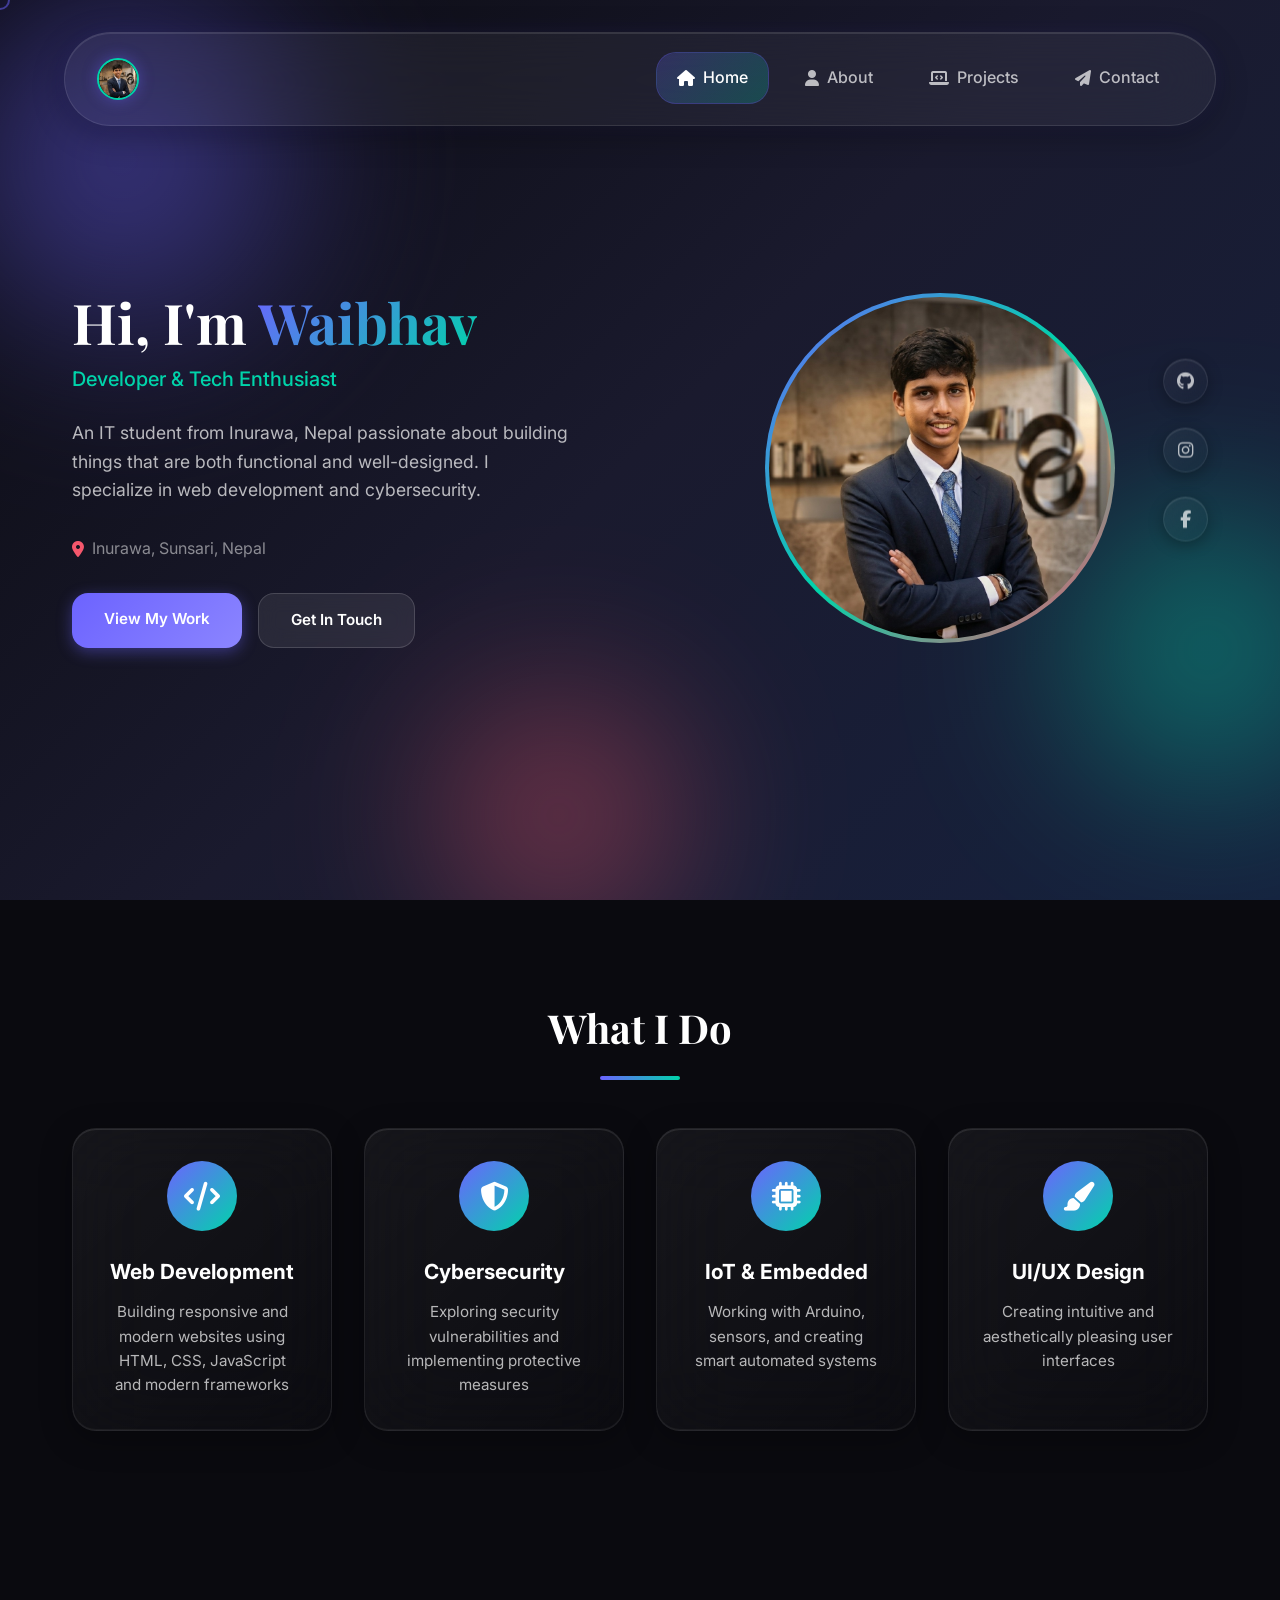
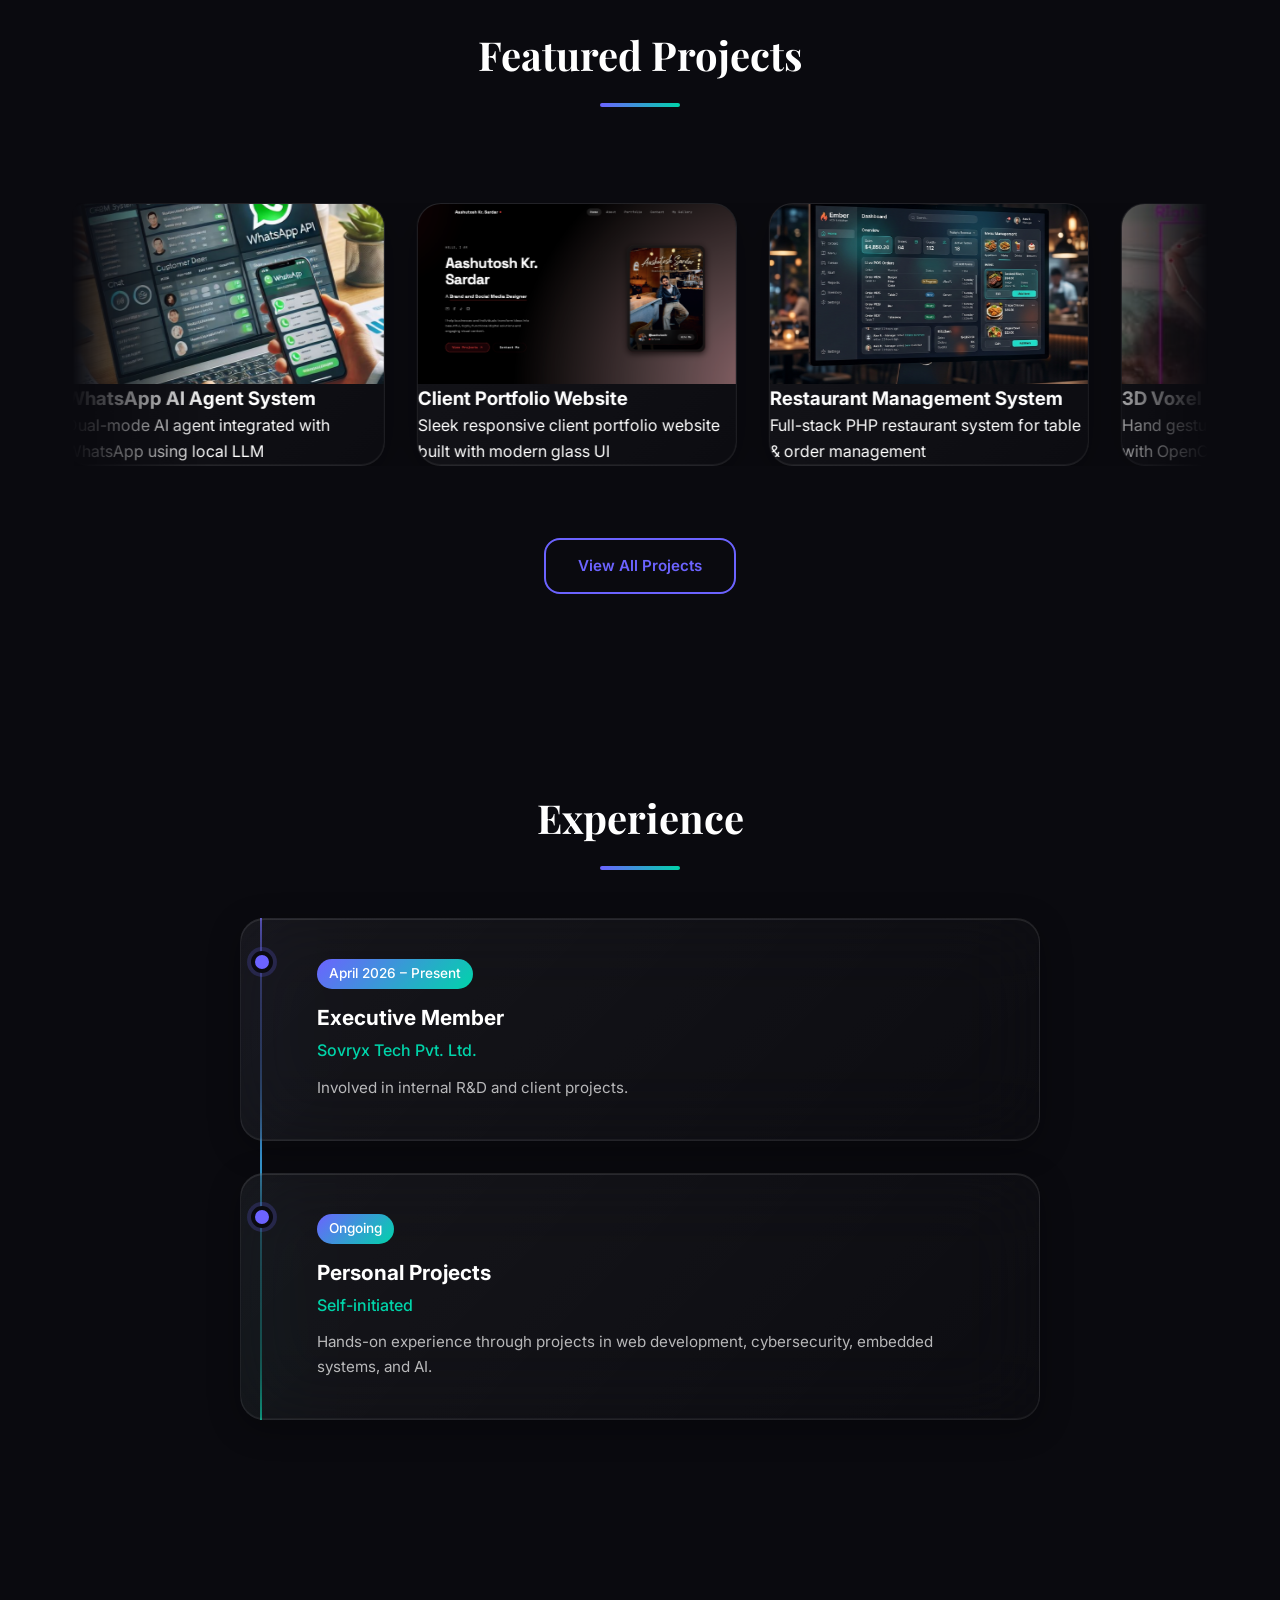
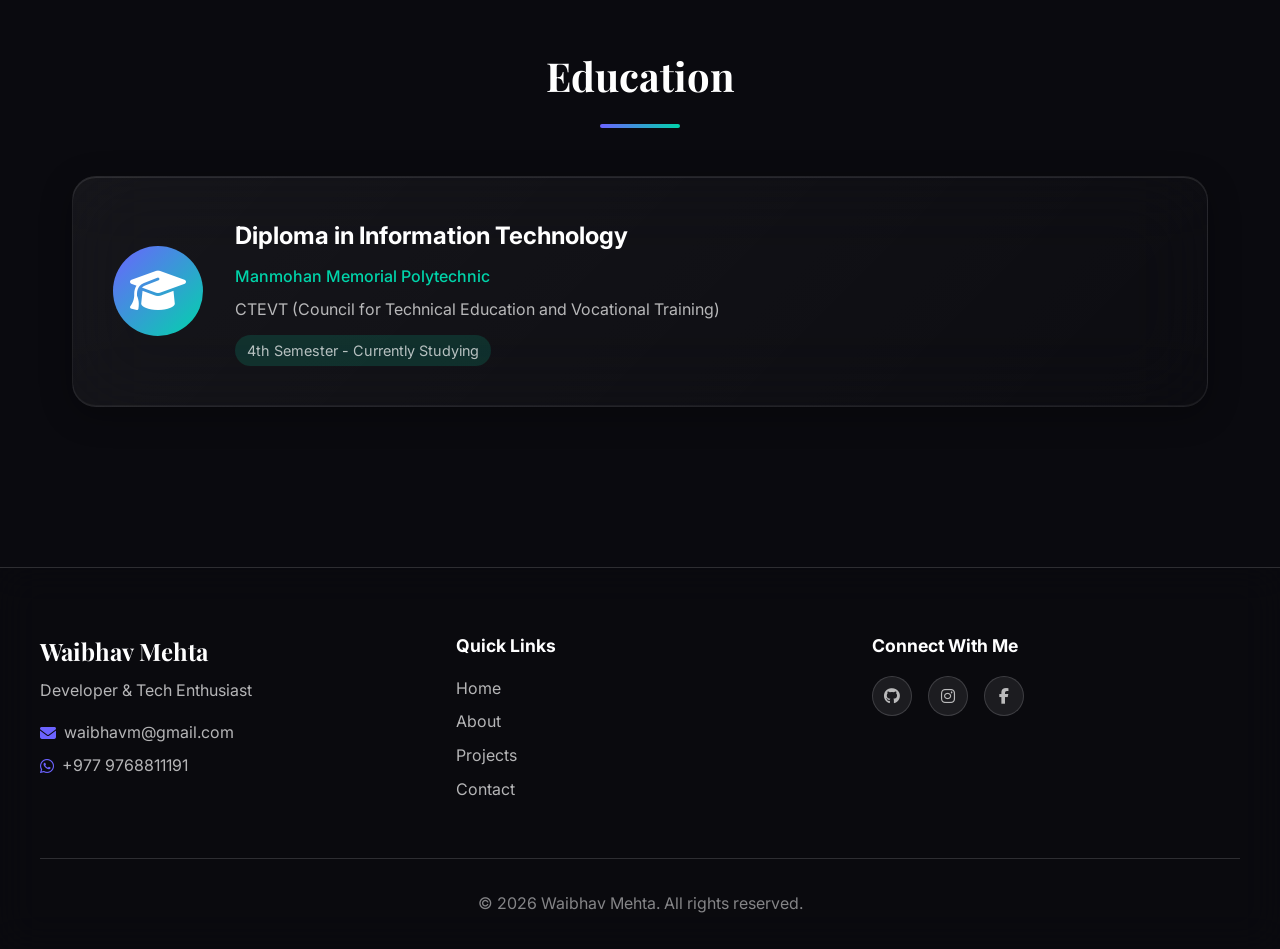
==== commit 2afae47a: "feat: add SEO metadata, sitemap, robots.txt, 404 page, and update experience details" ====
--- a/index.html
+++ b/index.html
@@ -7,10 +7,49 @@
     <meta name="description" content="Waibhav Mehta - IT Student, Web Developer & Cybersecurity Enthusiast from Nepal. Specializing in web development, IoT, and embedded systems.">
     <meta name="keywords" content="Waibhav Mehta, Portfolio, Web Developer, Cybersecurity, IoT, Nepal, IT Student, CTEVT">
     <meta name="author" content="Waibhav Mehta">
+    
+    <!-- Canonical URL -->
+    <link rel="canonical" href="https://waibhavmehta.com.np/index.html">
+    
+    <!-- Open Graph / Facebook -->
+    <meta property="og:type" content="website">
+    <meta property="og:url" content="https://waibhavmehta.com.np/index.html">
     <meta property="og:title" content="Waibhav Mehta - Portfolio">
     <meta property="og:description" content="IT Student passionate about web development, cybersecurity, and IoT systems.">
-    <meta property="og:type" content="website">
-    <title>Waibhav Mehta | Developer & Tech Enthusiast</title>
+    <meta property="og:image" content="https://waibhavmehta.com.np/images/Waibhav.png">
+    
+    <!-- Twitter Card -->
+    <meta name="twitter:card" content="summary_large_image">
+    <meta name="twitter:title" content="Waibhav Mehta - Portfolio">
+    <meta name="twitter:description" content="IT Student passionate about web development, cybersecurity, and IoT systems.">
+    <meta name="twitter:image" content="https://waibhavmehta.com.np/images/Waibhav.png">
+    
+    <!-- Favicon & Icons -->
+    <link rel="icon" type="image/png" href="images/favicon.png">
+    <link rel="apple-touch-icon" href="images/apple-touch-icon.png">
+    
+    <title>Waibhav Mehta | Web Developer & Tech Enthusiast</title>
+    
+    <!-- JSON-LD Structured Data -->
+    <script type="application/ld+json">
+    {
+      "@context": "https://schema.org",
+      "@type": "Person",
+      "name": "Waibhav Mehta",
+      "alternateName": "Waibhav",
+      "jobTitle": "IT Student & Web Developer",
+      "url": "https://waibhavmehta.com.np",
+      "image": "https://waibhavmehta.com.np/images/Waibhav.png",
+      "sameAs": [
+        "https://github.com/Wearing-wind",
+        "https://www.linkedin.com/in/waibhav-mehta",
+        "https://www.instagram.com/waibhav_mehta/",
+        "https://www.facebook.com/Waibhav.mehta.35"
+      ],
+      "description": "Waibhav Mehta - IT Student, Web Developer & Cybersecurity Enthusiast from Nepal. Specializing in web development, IoT, and embedded systems."
+    }
+    </script>
+    
     <link rel="stylesheet" href="styles.css">
     <link rel="preconnect" href="https://fonts.googleapis.com">
     <link rel="preconnect" href="https://fonts.gstatic.com" crossorigin>
@@ -269,9 +308,9 @@
                 <div class="timeline-marker"></div>
                 <div class="timeline-content">
                     <span class="timeline-date">April 2026 – Present</span>
-                    <h3>IoT Executive</h3>
+                    <h3>Executive Member</h3>
                     <h4>Sovryx Tech Pvt. Ltd.</h4>
-                    <p>Delivering weekly IoT training to school students in partnership with ASRO. Involved in internal IoT R&D and client projects.</p>
+                    <p>Involved in internal R&D and client projects.</p>
                 </div>
             </div>
             <div class="timeline-item glass-card">
--- a/styles.css
+++ b/styles.css
@@ -1441,8 +1441,8 @@
 /* ===== Animations ===== */
 @keyframes fadeInUp {
     from {
-        opacity: 0;
-        transform: translateY(30px);
+        opacity: 0.85;
+        transform: translateY(15px);
     }
     to {
         opacity: 1;
@@ -1452,8 +1452,8 @@
 
 @keyframes scaleIn {
     from {
-        opacity: 0;
-        transform: scale(0.9);
+        opacity: 0.85;
+        transform: scale(0.96);
     }
     to {
         opacity: 1;
@@ -1462,23 +1462,24 @@
 }
 
 .animate-fade-in {
-    animation: fadeInUp 0.6s ease-out forwards;
+    animation: fadeInUp 0.4s ease-out forwards;
 }
 
 .animate-scale {
-    animation: scaleIn 0.6s ease-out forwards;
-}
-
-/* Scroll animation trigger */
+    animation: scaleIn 0.4s ease-out forwards;
+}
+
+/* Scroll animation trigger - SAFE DEFAULTS: Always 100% visible across all browsers */
+section,
+.scroll-animate,
+.project-detail-card,
+.glass-card {
+    opacity: 1 !important;
+    visibility: visible !important;
+}
+
 .scroll-animate {
-    opacity: 0;
-    transform: translateY(30px);
-    transition: all 0.6s ease-out;
-}
-
-.scroll-animate.visible {
-    opacity: 1;
-    transform: translateY(0);
+    transition: transform 0.4s ease-out;
 }
 
 /* ===== About Page Styles ===== */
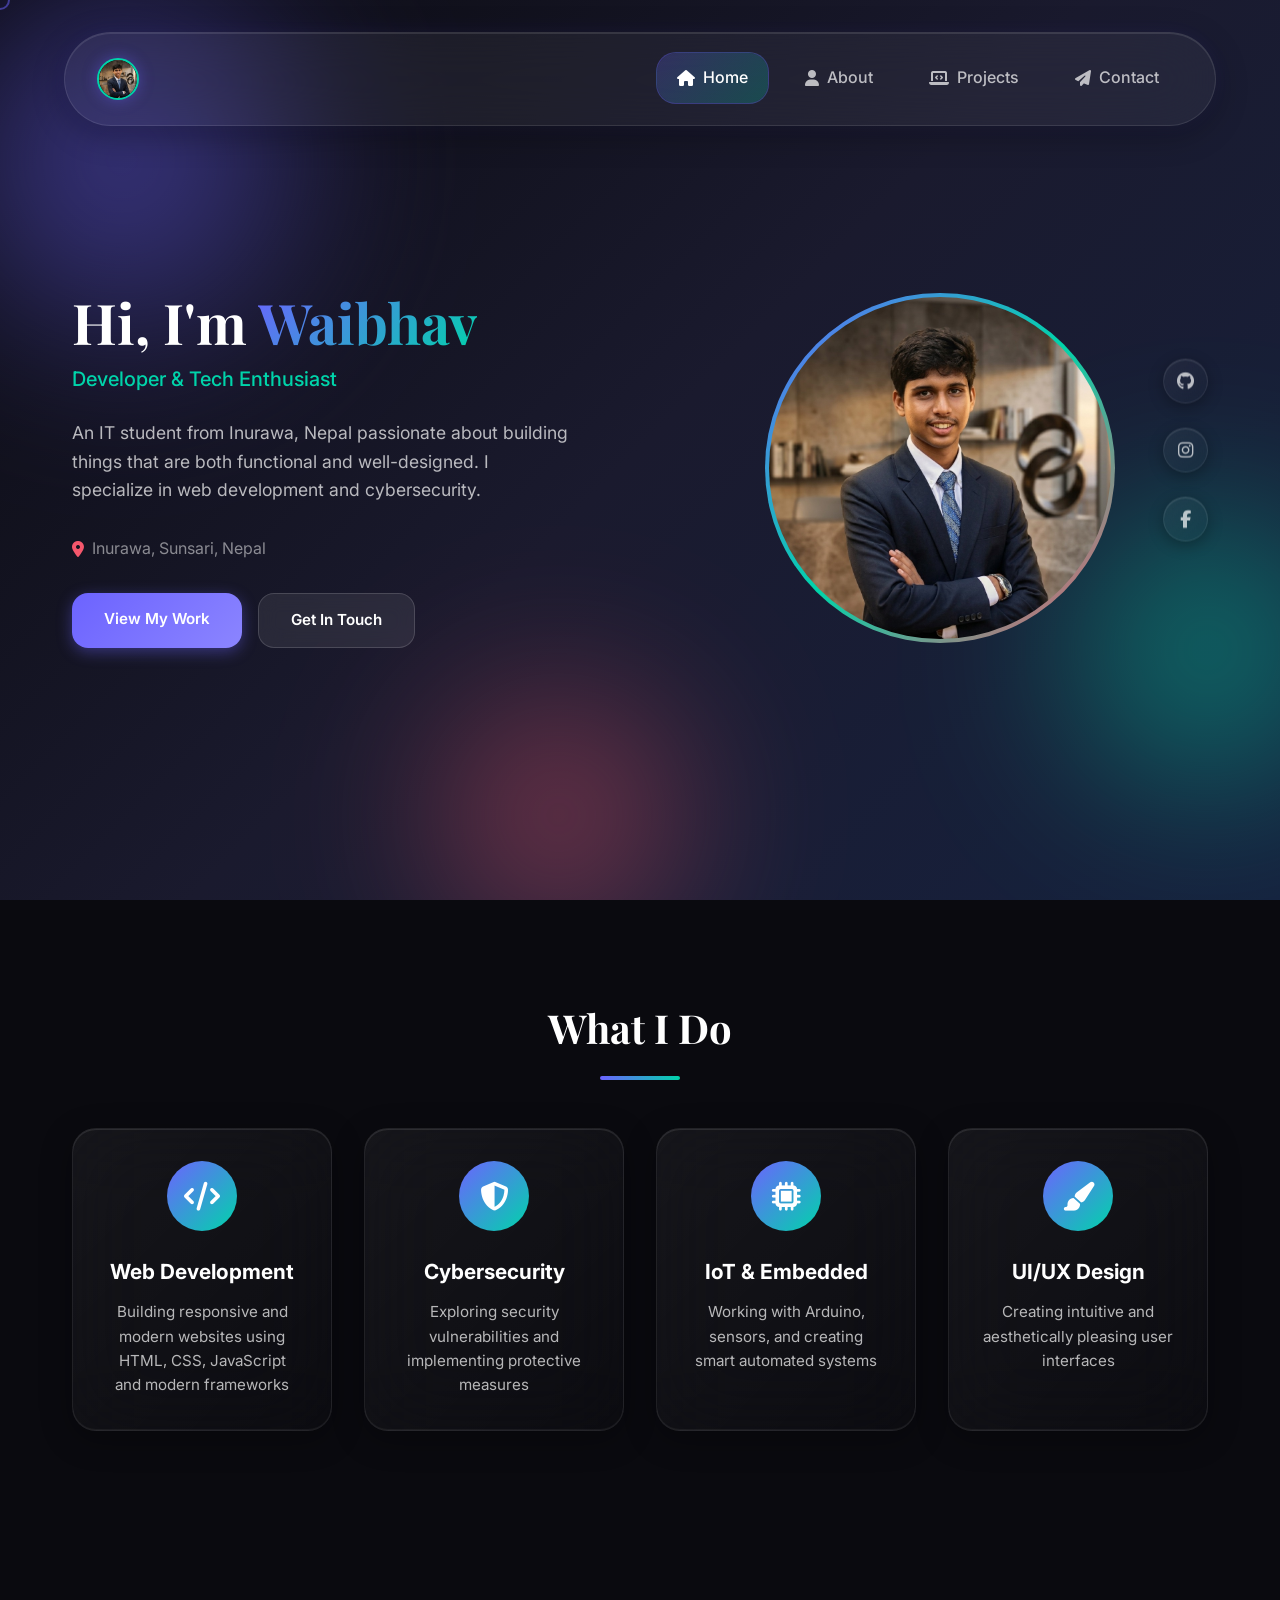
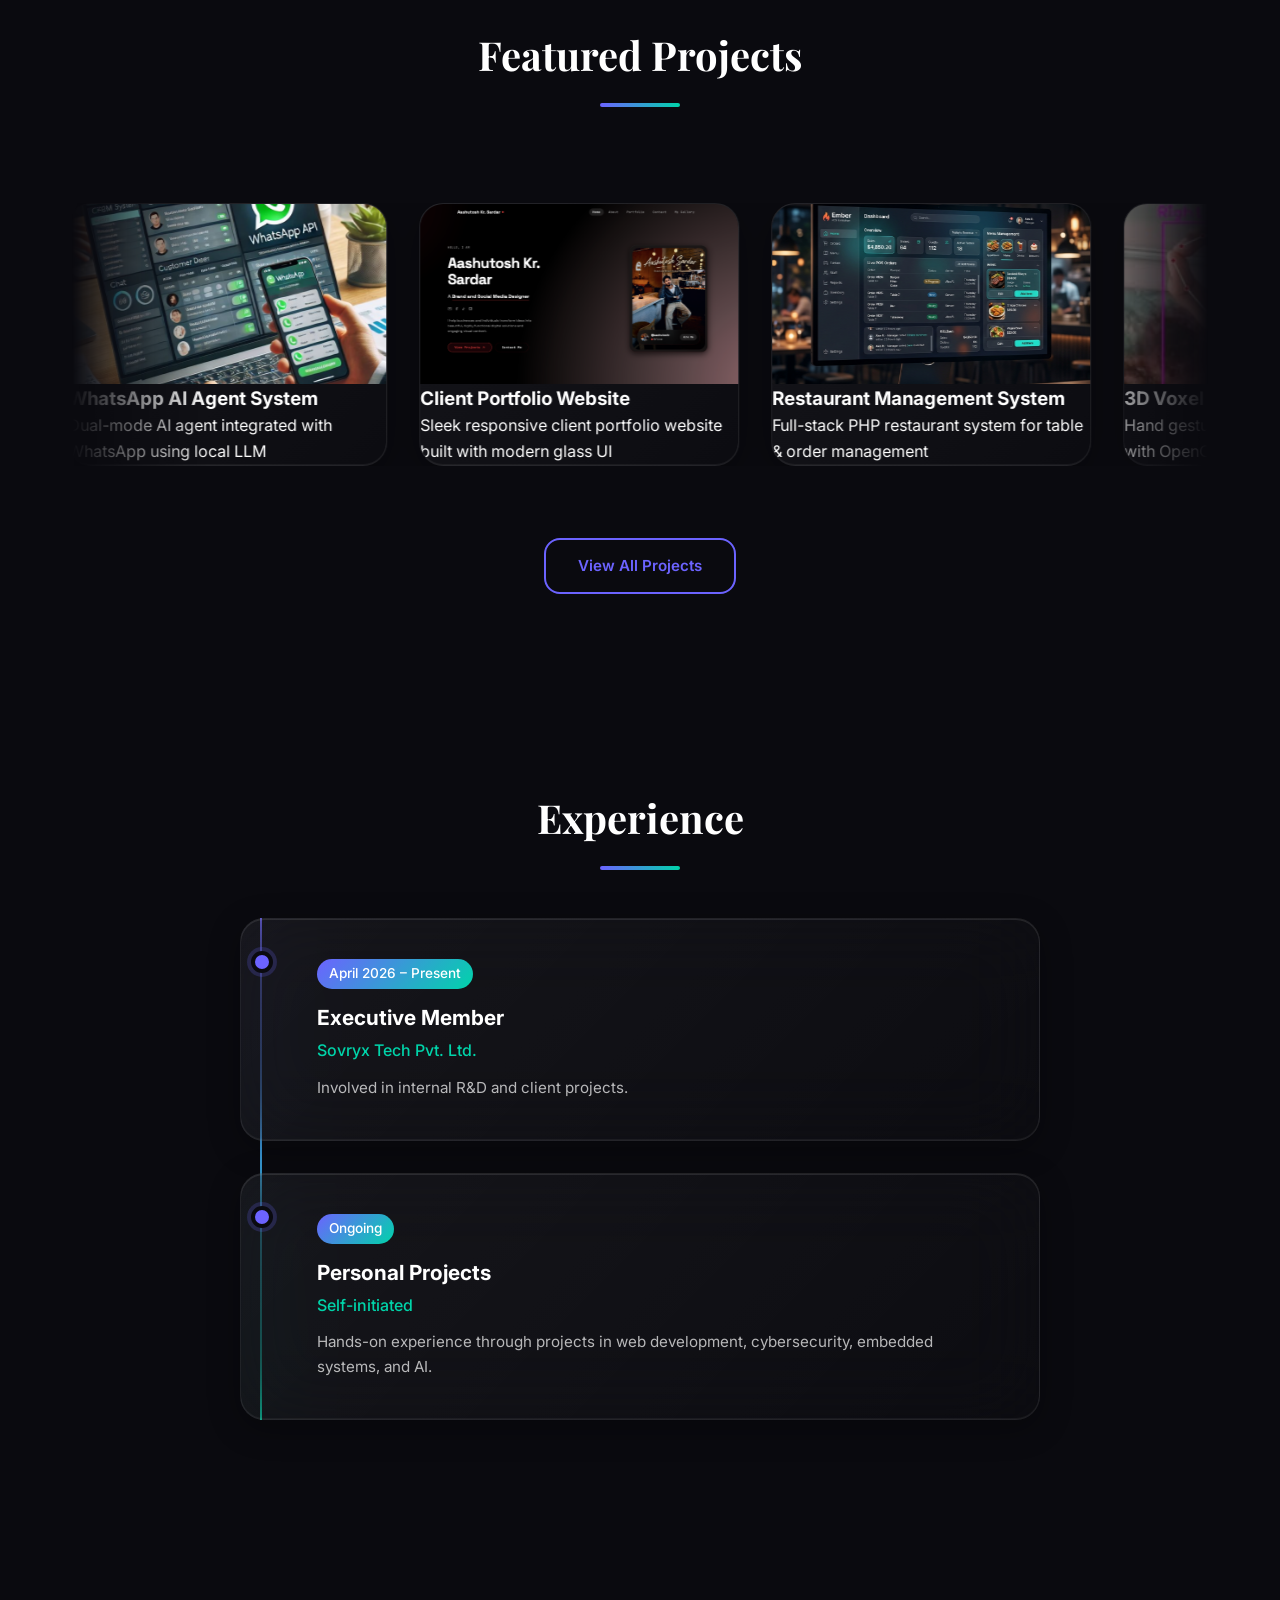
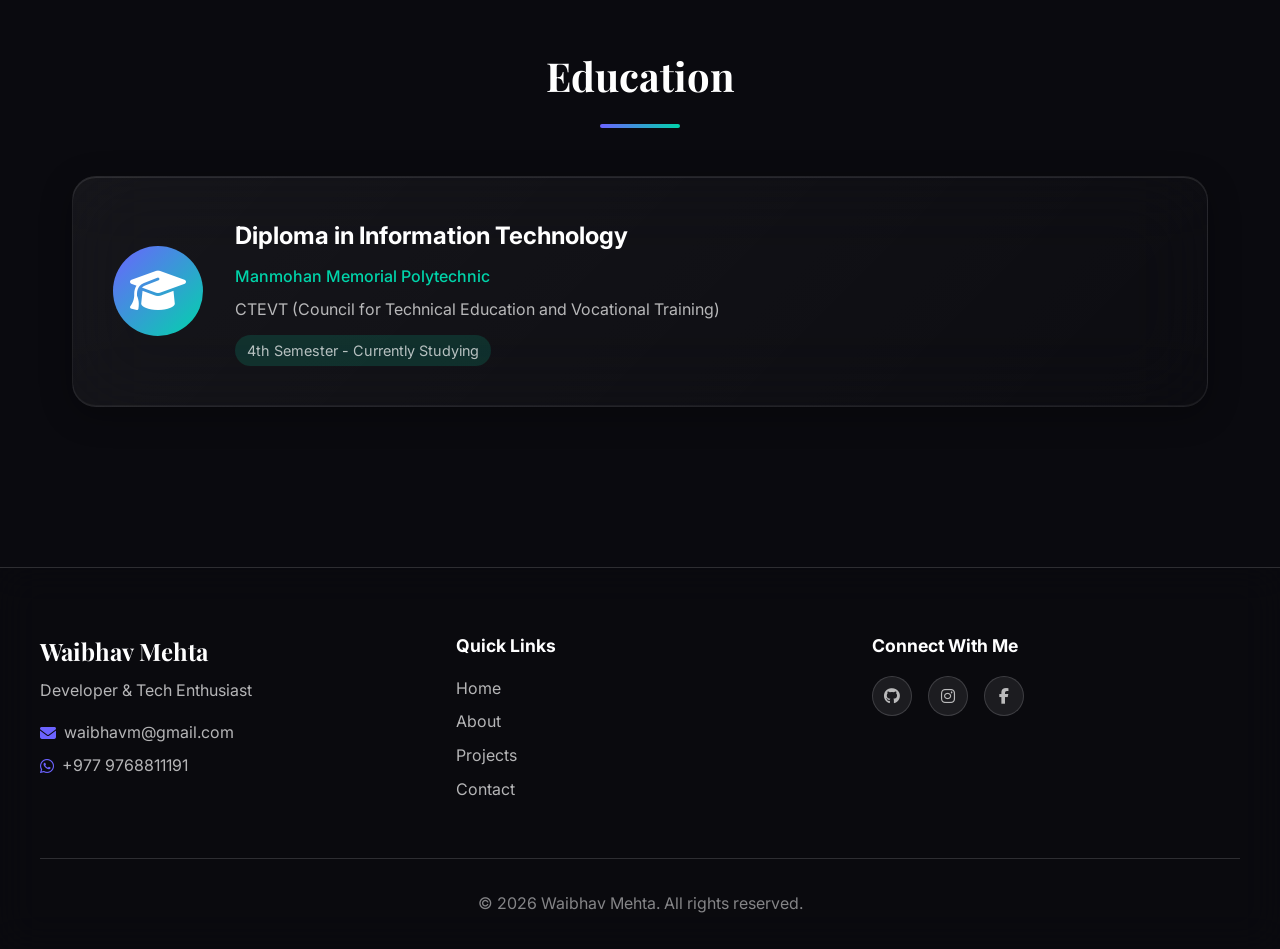
==== commit 3154909f: "chore: update social links and format HTML structure in index.html" ====
--- a/index.html
+++ b/index.html
@@ -1,35 +1,40 @@
 <!DOCTYPE html>
 <html lang="en">
+
 <head>
     <meta charset="UTF-8">
     <meta name="viewport" content="width=device-width, initial-scale=1.0, maximum-scale=5.0">
     <meta name="theme-color" content="#0a0a0f">
-    <meta name="description" content="Waibhav Mehta - IT Student, Web Developer & Cybersecurity Enthusiast from Nepal. Specializing in web development, IoT, and embedded systems.">
-    <meta name="keywords" content="Waibhav Mehta, Portfolio, Web Developer, Cybersecurity, IoT, Nepal, IT Student, CTEVT">
+    <meta name="description"
+        content="Waibhav Mehta - IT Student, Web Developer & Cybersecurity Enthusiast from Nepal. Specializing in web development, IoT, and embedded systems.">
+    <meta name="keywords"
+        content="Waibhav Mehta, Portfolio, Web Developer, Cybersecurity, IoT, Nepal, IT Student, CTEVT">
     <meta name="author" content="Waibhav Mehta">
-    
+
     <!-- Canonical URL -->
     <link rel="canonical" href="https://waibhavmehta.com.np/index.html">
-    
+
     <!-- Open Graph / Facebook -->
     <meta property="og:type" content="website">
     <meta property="og:url" content="https://waibhavmehta.com.np/index.html">
     <meta property="og:title" content="Waibhav Mehta - Portfolio">
-    <meta property="og:description" content="IT Student passionate about web development, cybersecurity, and IoT systems.">
+    <meta property="og:description"
+        content="IT Student passionate about web development, cybersecurity, and IoT systems.">
     <meta property="og:image" content="https://waibhavmehta.com.np/images/Waibhav.png">
-    
+
     <!-- Twitter Card -->
     <meta name="twitter:card" content="summary_large_image">
     <meta name="twitter:title" content="Waibhav Mehta - Portfolio">
-    <meta name="twitter:description" content="IT Student passionate about web development, cybersecurity, and IoT systems.">
+    <meta name="twitter:description"
+        content="IT Student passionate about web development, cybersecurity, and IoT systems.">
     <meta name="twitter:image" content="https://waibhavmehta.com.np/images/Waibhav.png">
-    
+
     <!-- Favicon & Icons -->
     <link rel="icon" type="image/png" href="images/favicon.png">
     <link rel="apple-touch-icon" href="images/apple-touch-icon.png">
-    
+
     <title>Waibhav Mehta | Web Developer & Tech Enthusiast</title>
-    
+
     <!-- JSON-LD Structured Data -->
     <script type="application/ld+json">
     {
@@ -42,20 +47,23 @@
       "image": "https://waibhavmehta.com.np/images/Waibhav.png",
       "sameAs": [
         "https://github.com/Wearing-wind",
-        "https://www.linkedin.com/in/waibhav-mehta",
+        "https://x.com/Wearingwind",    
         "https://www.instagram.com/waibhav_mehta/",
         "https://www.facebook.com/Waibhav.mehta.35"
       ],
       "description": "Waibhav Mehta - IT Student, Web Developer & Cybersecurity Enthusiast from Nepal. Specializing in web development, IoT, and embedded systems."
     }
     </script>
-    
+
     <link rel="stylesheet" href="styles.css">
     <link rel="preconnect" href="https://fonts.googleapis.com">
     <link rel="preconnect" href="https://fonts.gstatic.com" crossorigin>
-    <link href="https://fonts.googleapis.com/css2?family=Inter:wght@300;400;500;600;700&family=Playfair+Display:wght@400;500;600;700&display=swap" rel="stylesheet">
+    <link
+        href="https://fonts.googleapis.com/css2?family=Inter:wght@300;400;500;600;700&family=Playfair+Display:wght@400;500;600;700&display=swap"
+        rel="stylesheet">
     <link rel="stylesheet" href="https://cdnjs.cloudflare.com/ajax/libs/font-awesome/6.4.0/css/all.min.css">
 </head>
+
 <body>
     <!-- Animated Background -->
     <div class="bg-animation">
@@ -115,7 +123,8 @@
                 </h1>
                 <p class="hero-subtitle">Developer & Tech Enthusiast</p>
                 <p class="hero-description">
-                    An IT student from Inurawa, Nepal passionate about building things that are both functional and well-designed. 
+                    An IT student from Inurawa, Nepal passionate about building things that are both functional and
+                    well-designed.
                     I specialize in web development and cybersecurity.
                 </p>
                 <div class="hero-location">
@@ -136,16 +145,19 @@
                 </div>
             </div>
         </div>
-        
+
         <!-- Social Links -->
         <div class="social-links">
-            <a href="https://github.com/Wearing-wind" target="_blank" rel="noopener" class="social-link" aria-label="GitHub">
+            <a href="https://github.com/Wearing-wind" target="_blank" rel="noopener" class="social-link"
+                aria-label="GitHub">
                 <i class="fab fa-github"></i>
             </a>
-            <a href="https://www.instagram.com/waibhav_mehta/" target="_blank" rel="noopener" class="social-link" aria-label="Instagram">
+            <a href="https://www.instagram.com/waibhav_mehta/" target="_blank" rel="noopener" class="social-link"
+                aria-label="Instagram">
                 <i class="fab fa-instagram"></i>
             </a>
-            <a href="https://www.facebook.com/Waibhav.mehta.35" target="_blank" rel="noopener" class="social-link" aria-label="Facebook">
+            <a href="https://www.facebook.com/Waibhav.mehta.35" target="_blank" rel="noopener" class="social-link"
+                aria-label="Facebook">
                 <i class="fab fa-facebook-f"></i>
             </a>
         </div>
@@ -186,119 +198,131 @@
         </div>
     </section>
 
-        <!-- Featured Projects Preview -->
-        <section class="projects-section">
-            <h2 class="section-title">Featured Projects</h2>
-
-            <div class="marquee-stage">
-                <div class="marquee-track" id="marqueeTrack">
-                    <div class="marquee-slide">
-                        <!-- Card 1 -->
-                        <div class="project-card glass-card" onclick="window.location.href='projects.html#wifi-agent'">
-                            <div class="project-image">
-                                <img src="images/Whatsapp AI agent.png" alt="WhatsApp AI Agent System" class="marquee-direct-img">
-                            </div>
-                            <div class="project-info">
-                                <h3>WhatsApp AI Agent System</h3>
-                                <p>Dual-mode AI agent integrated with WhatsApp using local LLM</p>
-                            </div>
-                        </div>
-                        <!-- Card 2 -->
-                        <div class="project-card glass-card" onclick="window.location.href='projects.html#client-portfolio'">
-                            <div class="project-image">
-                                <img src="images/client_portfolio.png" alt="Client Portfolio Website" class="marquee-direct-img">
-                            </div>
-                            <div class="project-info">
-                                <h3>Client Portfolio Website</h3>
-                                <p>Sleek responsive client portfolio website built with modern glass UI</p>
-                            </div>
-                        </div>
-                        <!-- Card 3 -->
-                        <div class="project-card glass-card" onclick="window.location.href='projects.html#rms-system'">
-                            <div class="project-image">
-                                <img src="images/rms_system.png" alt="Restaurant Management System" class="marquee-direct-img">
-                            </div>
-                            <div class="project-info">
-                                <h3>Restaurant Management System</h3>
-                                <p>Full-stack PHP restaurant system for table & order management</p>
-                            </div>
-                        </div>
-                        <!-- Card 4 -->
-                        <div class="project-card glass-card" onclick="window.location.href='projects.html#gesture-editor'">
-                            <div class="project-image">
-                                <img src="images/Py Voxel editor.png" alt="Gesture 3D Voxel Editor" class="marquee-direct-img">
-                            </div>
-                            <div class="project-info">
-                                <h3>3D Voxel Editor</h3>
-                                <p>Hand gesture controlled 3D voxel editor with OpenCV & MediaPipe</p>
-                            </div>
-                        </div>
-                        <!-- Card 5 -->
-                        <div class="project-card glass-card" onclick="window.location.href='projects.html#iot-security'">
-                            <div class="project-image">
-                                <img src="images/smart door.png" alt="Smart Door Security System" class="marquee-direct-img">
-                            </div>
-                            <div class="project-info">
-                                <h3>Smart Door Security System</h3>
-                                <p>IoT multi-factor door lock with face & fingerprint verification</p>
-                            </div>
-                        </div>
-                    </div>
-                    <!-- Duplicate set for seamless infinite loop -->
-                    <div class="marquee-slide" aria-hidden="true">
-                        <div class="project-card glass-card" onclick="window.location.href='projects.html#wifi-agent'">
-                            <div class="project-image">
-                                <img src="images/Whatsapp AI agent.png" alt="WhatsApp AI Agent System" class="marquee-direct-img">
-                            </div>
-                            <div class="project-info">
-                                <h3>WhatsApp AI Agent System</h3>
-                                <p>Dual-mode AI agent integrated with WhatsApp using local LLM</p>
-                            </div>
-                        </div>
-                        <div class="project-card glass-card" onclick="window.location.href='projects.html#client-portfolio'">
-                            <div class="project-image">
-                                <img src="images/client_portfolio.png" alt="Client Portfolio Website" class="marquee-direct-img">
-                            </div>
-                            <div class="project-info">
-                                <h3>Client Portfolio Website</h3>
-                                <p>Sleek responsive client portfolio website built with modern glass UI</p>
-                            </div>
-                        </div>
-                        <div class="project-card glass-card" onclick="window.location.href='projects.html#rms-system'">
-                            <div class="project-image">
-                                <img src="images/rms_system.png" alt="Restaurant Management System" class="marquee-direct-img">
-                            </div>
-                            <div class="project-info">
-                                <h3>Restaurant Management System</h3>
-                                <p>Full-stack PHP restaurant system for table & order management</p>
-                            </div>
-                        </div>
-                        <div class="project-card glass-card" onclick="window.location.href='projects.html#gesture-editor'">
-                            <div class="project-image">
-                                <img src="images/Py Voxel editor.png" alt="Gesture 3D Voxel Editor" class="marquee-direct-img">
-                            </div>
-                            <div class="project-info">
-                                <h3>3D Voxel Editor</h3>
-                                <p>Hand gesture controlled 3D voxel editor with OpenCV & MediaPipe</p>
-                            </div>
-                        </div>
-                        <div class="project-card glass-card" onclick="window.location.href='projects.html#iot-security'">
-                            <div class="project-image">
-                                <img src="images/smart door.png" alt="Smart Door Security System" class="marquee-direct-img">
-                            </div>
-                            <div class="project-info">
-                                <h3>Smart Door Security System</h3>
-                                <p>IoT multi-factor door lock with face & fingerprint verification</p>
-                            </div>
-                        </div>
-                    </div>
-                </div>
-            </div>
-
-            <div class="view-all">
-                <a href="projects.html" class="btn btn-outline">View All Projects</a>
-            </div>
-        </section>
+    <!-- Featured Projects Preview -->
+    <section class="projects-section">
+        <h2 class="section-title">Featured Projects</h2>
+
+        <div class="marquee-stage">
+            <div class="marquee-track" id="marqueeTrack">
+                <div class="marquee-slide">
+                    <!-- Card 1 -->
+                    <div class="project-card glass-card" onclick="window.location.href='projects.html#wifi-agent'">
+                        <div class="project-image">
+                            <img src="images/Whatsapp AI agent.png" alt="WhatsApp AI Agent System"
+                                class="marquee-direct-img">
+                        </div>
+                        <div class="project-info">
+                            <h3>WhatsApp AI Agent System</h3>
+                            <p>Dual-mode AI agent integrated with WhatsApp using local LLM</p>
+                        </div>
+                    </div>
+                    <!-- Card 2 -->
+                    <div class="project-card glass-card"
+                        onclick="window.location.href='projects.html#client-portfolio'">
+                        <div class="project-image">
+                            <img src="images/client_portfolio.png" alt="Client Portfolio Website"
+                                class="marquee-direct-img">
+                        </div>
+                        <div class="project-info">
+                            <h3>Client Portfolio Website</h3>
+                            <p>Sleek responsive client portfolio website built with modern glass UI</p>
+                        </div>
+                    </div>
+                    <!-- Card 3 -->
+                    <div class="project-card glass-card" onclick="window.location.href='projects.html#rms-system'">
+                        <div class="project-image">
+                            <img src="images/rms_system.png" alt="Restaurant Management System"
+                                class="marquee-direct-img">
+                        </div>
+                        <div class="project-info">
+                            <h3>Restaurant Management System</h3>
+                            <p>Full-stack PHP restaurant system for table & order management</p>
+                        </div>
+                    </div>
+                    <!-- Card 4 -->
+                    <div class="project-card glass-card" onclick="window.location.href='projects.html#gesture-editor'">
+                        <div class="project-image">
+                            <img src="images/Py Voxel editor.png" alt="Gesture 3D Voxel Editor"
+                                class="marquee-direct-img">
+                        </div>
+                        <div class="project-info">
+                            <h3>3D Voxel Editor</h3>
+                            <p>Hand gesture controlled 3D voxel editor with OpenCV & MediaPipe</p>
+                        </div>
+                    </div>
+                    <!-- Card 5 -->
+                    <div class="project-card glass-card" onclick="window.location.href='projects.html#iot-security'">
+                        <div class="project-image">
+                            <img src="images/smart door.png" alt="Smart Door Security System"
+                                class="marquee-direct-img">
+                        </div>
+                        <div class="project-info">
+                            <h3>Smart Door Security System</h3>
+                            <p>IoT multi-factor door lock with face & fingerprint verification</p>
+                        </div>
+                    </div>
+                </div>
+                <!-- Duplicate set for seamless infinite loop -->
+                <div class="marquee-slide" aria-hidden="true">
+                    <div class="project-card glass-card" onclick="window.location.href='projects.html#wifi-agent'">
+                        <div class="project-image">
+                            <img src="images/Whatsapp AI agent.png" alt="WhatsApp AI Agent System"
+                                class="marquee-direct-img">
+                        </div>
+                        <div class="project-info">
+                            <h3>WhatsApp AI Agent System</h3>
+                            <p>Dual-mode AI agent integrated with WhatsApp using local LLM</p>
+                        </div>
+                    </div>
+                    <div class="project-card glass-card"
+                        onclick="window.location.href='projects.html#client-portfolio'">
+                        <div class="project-image">
+                            <img src="images/client_portfolio.png" alt="Client Portfolio Website"
+                                class="marquee-direct-img">
+                        </div>
+                        <div class="project-info">
+                            <h3>Client Portfolio Website</h3>
+                            <p>Sleek responsive client portfolio website built with modern glass UI</p>
+                        </div>
+                    </div>
+                    <div class="project-card glass-card" onclick="window.location.href='projects.html#rms-system'">
+                        <div class="project-image">
+                            <img src="images/rms_system.png" alt="Restaurant Management System"
+                                class="marquee-direct-img">
+                        </div>
+                        <div class="project-info">
+                            <h3>Restaurant Management System</h3>
+                            <p>Full-stack PHP restaurant system for table & order management</p>
+                        </div>
+                    </div>
+                    <div class="project-card glass-card" onclick="window.location.href='projects.html#gesture-editor'">
+                        <div class="project-image">
+                            <img src="images/Py Voxel editor.png" alt="Gesture 3D Voxel Editor"
+                                class="marquee-direct-img">
+                        </div>
+                        <div class="project-info">
+                            <h3>3D Voxel Editor</h3>
+                            <p>Hand gesture controlled 3D voxel editor with OpenCV & MediaPipe</p>
+                        </div>
+                    </div>
+                    <div class="project-card glass-card" onclick="window.location.href='projects.html#iot-security'">
+                        <div class="project-image">
+                            <img src="images/smart door.png" alt="Smart Door Security System"
+                                class="marquee-direct-img">
+                        </div>
+                        <div class="project-info">
+                            <h3>Smart Door Security System</h3>
+                            <p>IoT multi-factor door lock with face & fingerprint verification</p>
+                        </div>
+                    </div>
+                </div>
+            </div>
+        </div>
+
+        <div class="view-all">
+            <a href="projects.html" class="btn btn-outline">View All Projects</a>
+        </div>
+    </section>
 
     <!-- Experience Section -->
     <section class="experience-section">
@@ -319,7 +343,8 @@
                     <span class="timeline-date">Ongoing</span>
                     <h3>Personal Projects</h3>
                     <h4>Self-initiated</h4>
-                    <p>Hands-on experience through projects in web development, cybersecurity, embedded systems, and AI.</p>
+                    <p>Hands-on experience through projects in web development, cybersecurity, embedded systems, and AI.
+                    </p>
                 </div>
             </div>
         </div>
@@ -349,7 +374,8 @@
                 <p>Developer & Tech Enthusiast</p>
                 <div class="footer-contact">
                     <p><a href="mailto:waibhavm@gmail.com"><i class="fas fa-envelope"></i> waibhavm@gmail.com</a></p>
-                    <p><a href="https://wa.me/9779768811191" target="_blank" rel="noopener"><i class="fab fa-whatsapp"></i> +977 9768811191</a></p>
+                    <p><a href="https://wa.me/9779768811191" target="_blank" rel="noopener"><i
+                                class="fab fa-whatsapp"></i> +977 9768811191</a></p>
                 </div>
             </div>
             <div class="footer-links">
@@ -364,9 +390,12 @@
             <div class="footer-social">
                 <h4>Connect With Me</h4>
                 <div class="social-icons">
-                    <a href="https://github.com/Wearing-wind" target="_blank" rel="noopener"><i class="fab fa-github"></i></a>
-                    <a href="https://www.instagram.com/waibhav_mehta/" target="_blank" rel="noopener"><i class="fab fa-instagram"></i></a>
-                    <a href="https://www.facebook.com/Waibhav.mehta.35" target="_blank" rel="noopener"><i class="fab fa-facebook-f"></i></a>
+                    <a href="https://github.com/Wearing-wind" target="_blank" rel="noopener"><i
+                            class="fab fa-github"></i></a>
+                    <a href="https://www.instagram.com/waibhav_mehta/" target="_blank" rel="noopener"><i
+                            class="fab fa-instagram"></i></a>
+                    <a href="https://www.facebook.com/Waibhav.mehta.35" target="_blank" rel="noopener"><i
+                            class="fab fa-facebook-f"></i></a>
                 </div>
             </div>
         </div>
@@ -377,4 +406,5 @@
 
     <script src="script.js"></script>
 </body>
+
 </html>
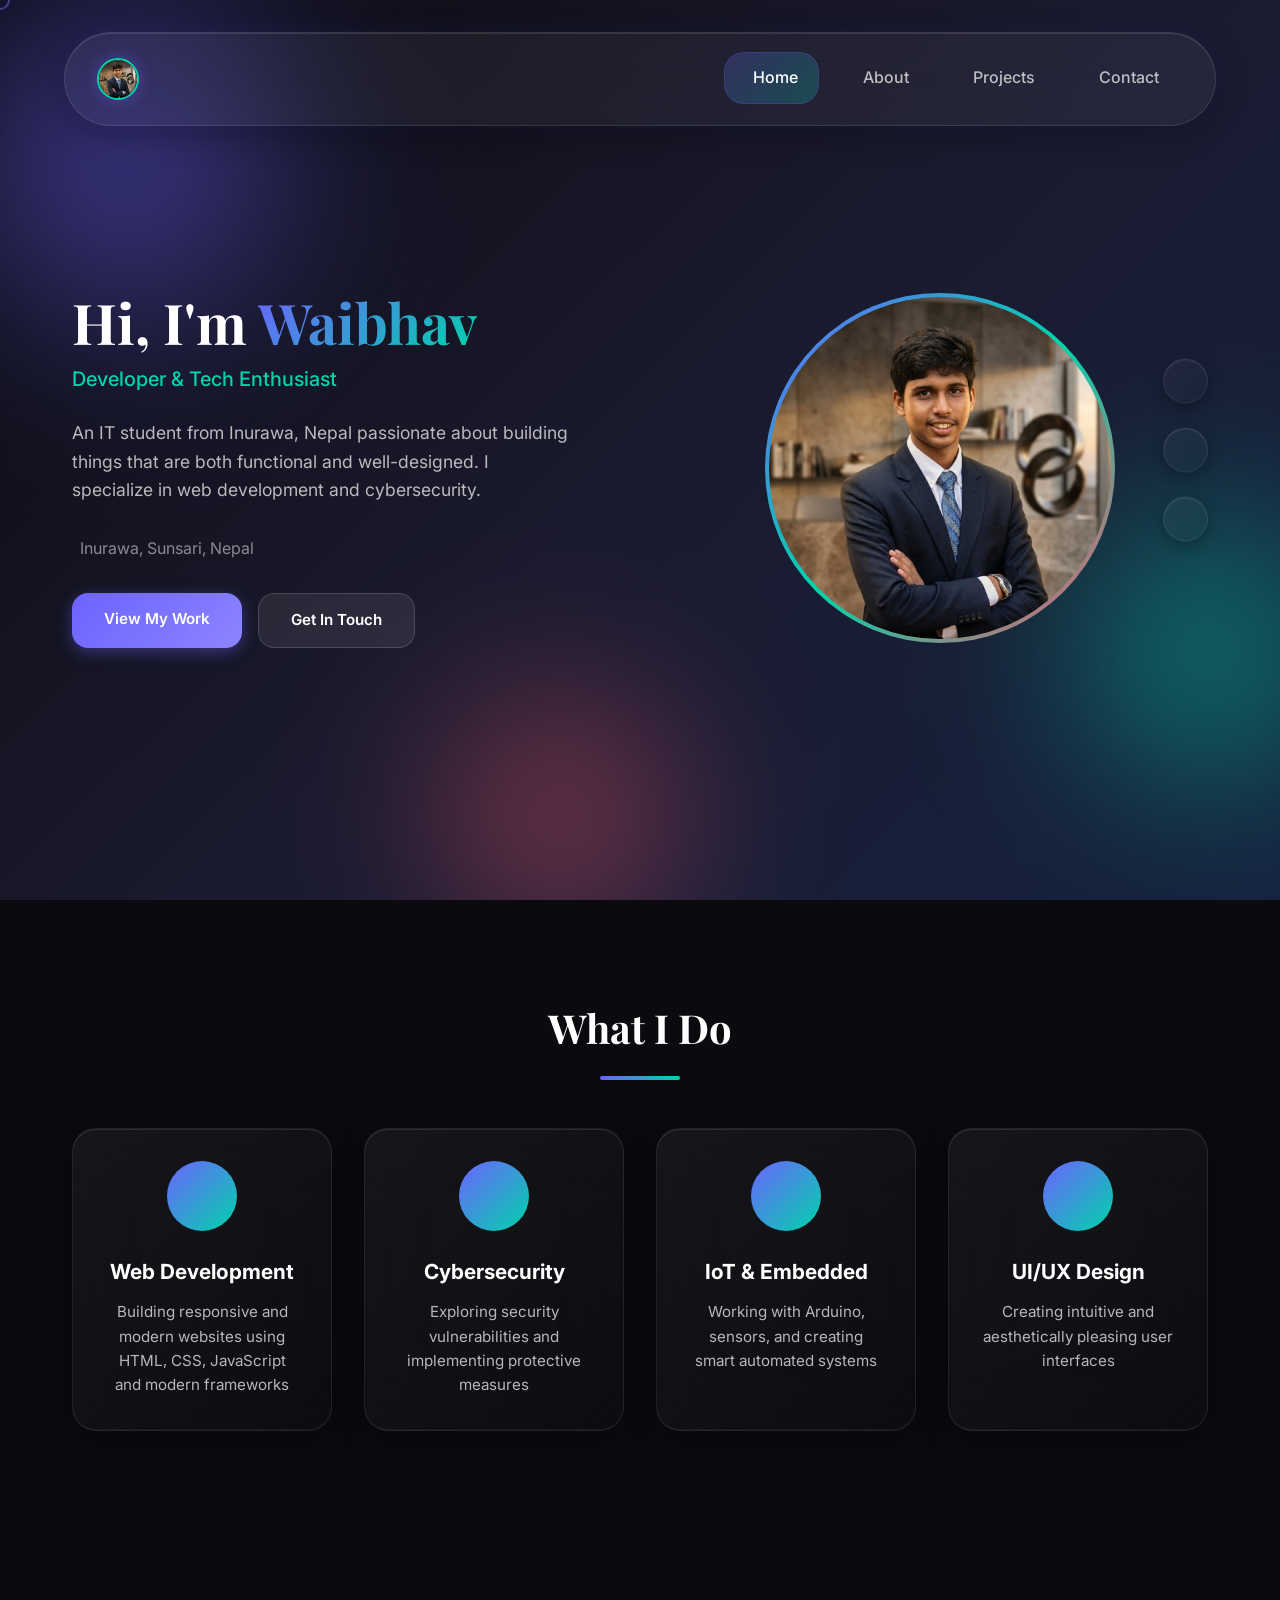
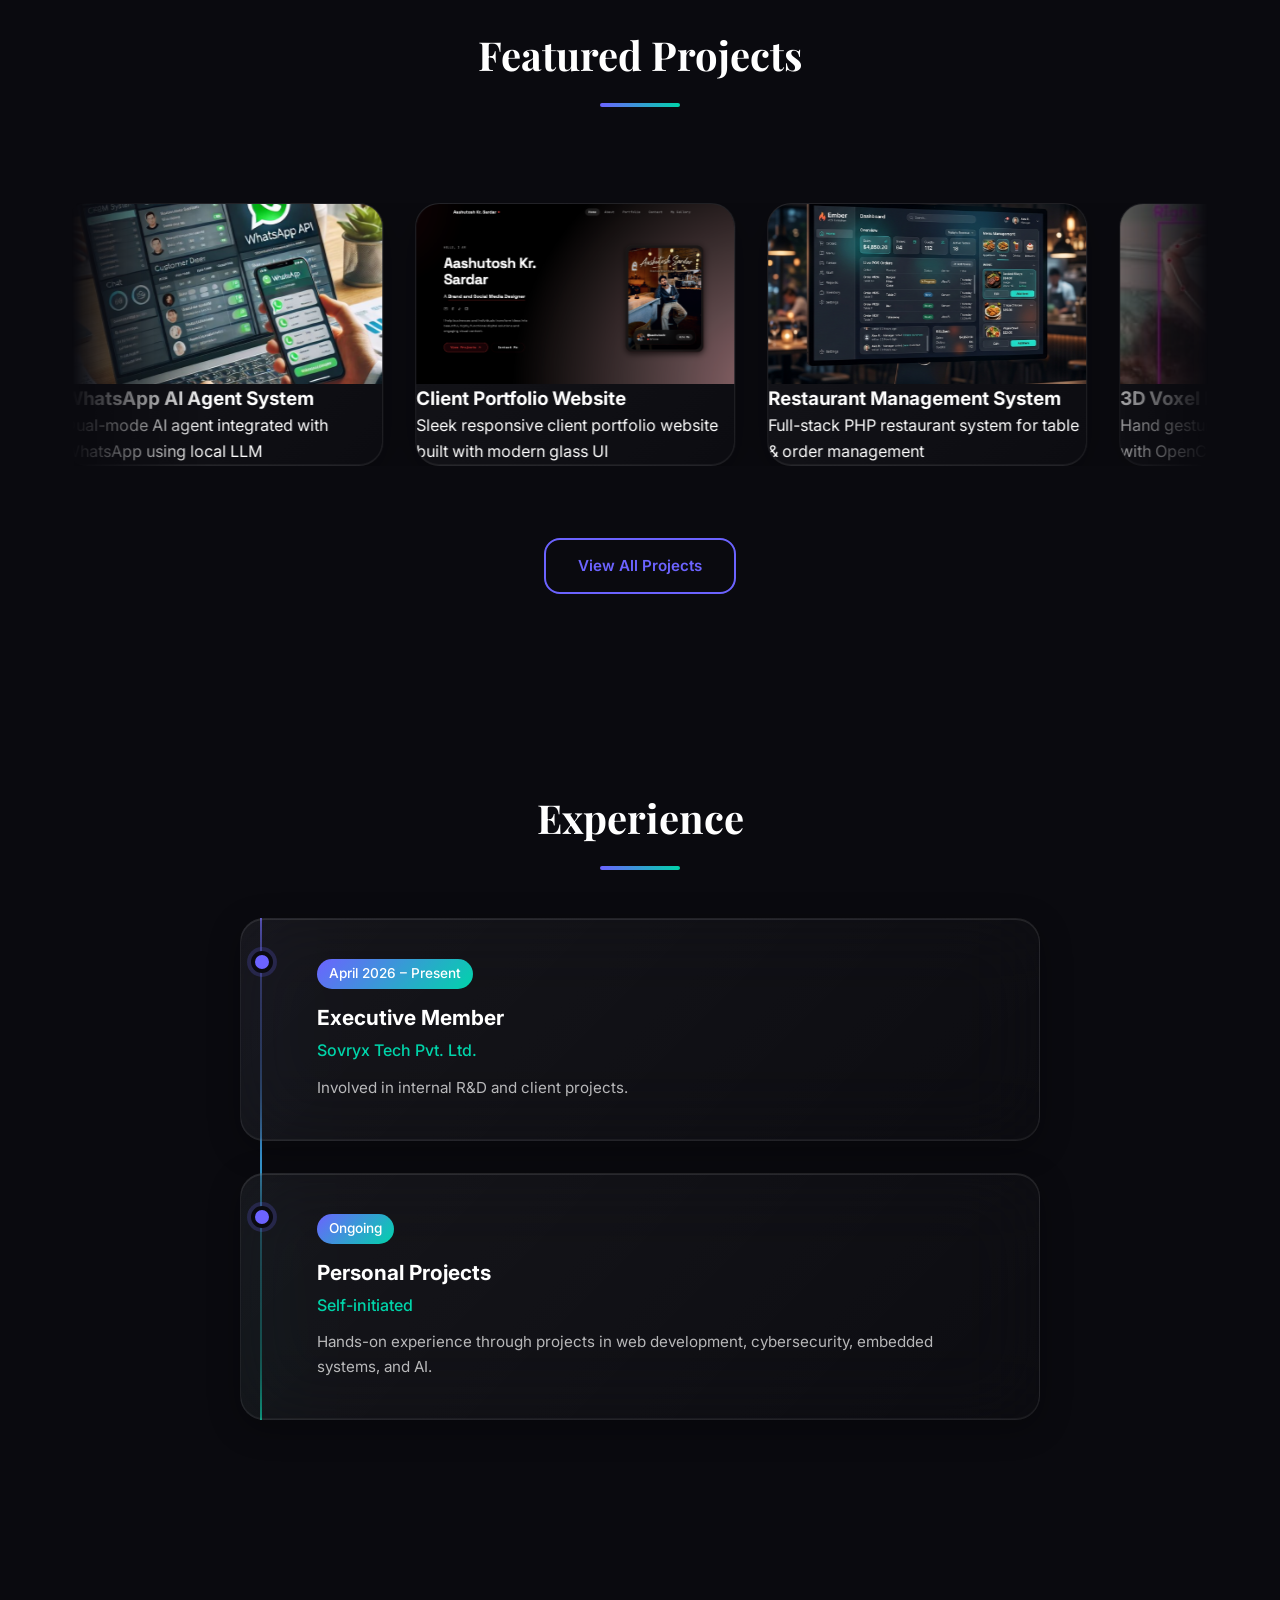
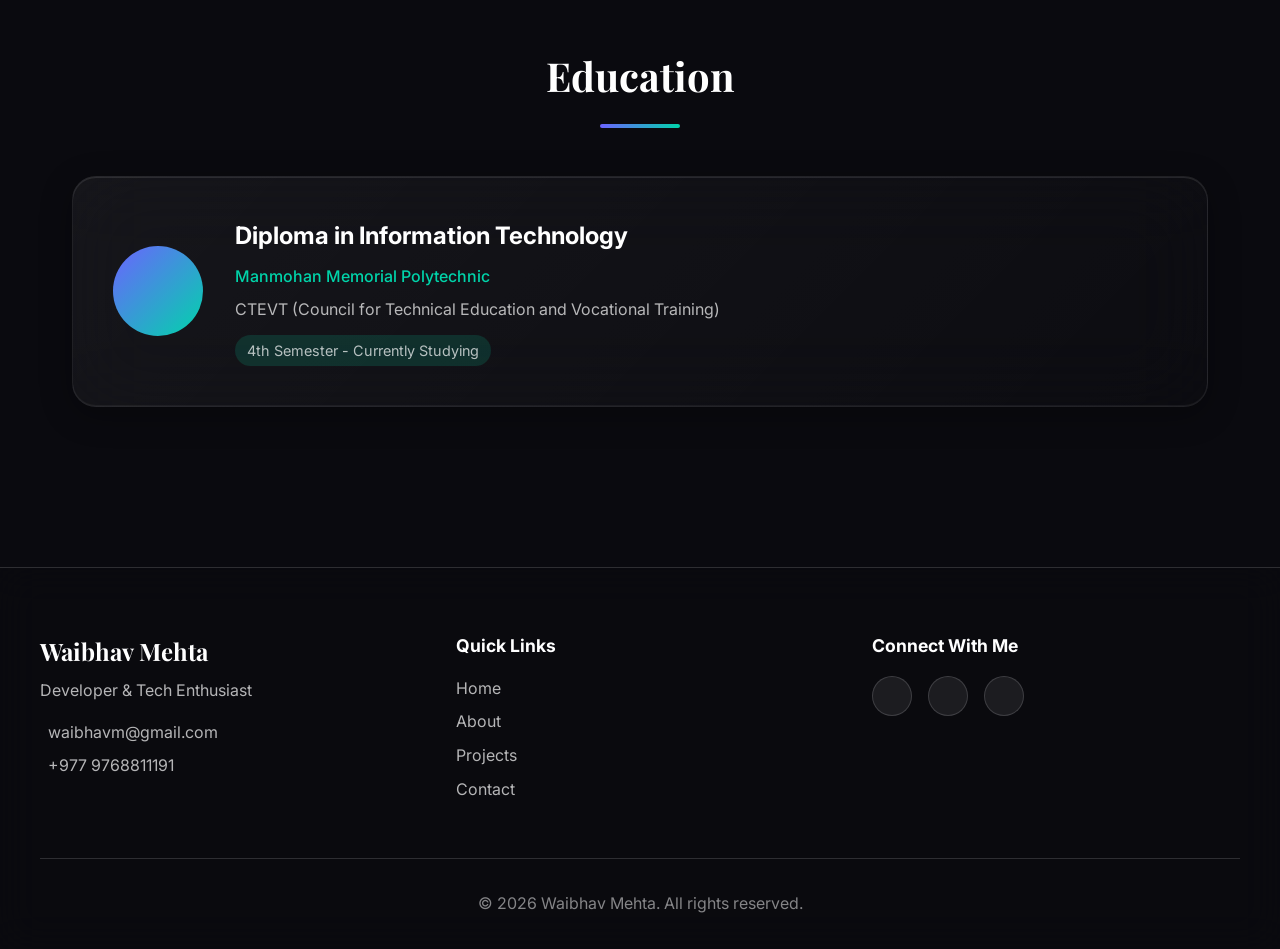
==== commit cab72822: "feat: add Google Analytics tracking script across all HTML pages" ====
--- a/index.html
+++ b/index.html
@@ -61,7 +61,15 @@
     <link
         href="https://fonts.googleapis.com/css2?family=Inter:wght@300;400;500;600;700&family=Playfair+Display:wght@400;500;600;700&display=swap"
         rel="stylesheet">
-    <link rel="stylesheet" href="https://cdnjs.cloudflare.com/ajax/libs/font-awesome/6.4.0/css/all.min.css">
+    <!-- Google tag (gtag.js) -->
+    <script async src="https://www.googletagmanager.com/gtag/js?id=G-L75E4KW1ZB"></script>
+    <script>
+      window.dataLayer = window.dataLayer || [];
+      function gtag(){dataLayer.push(arguments);}
+      gtag('js', new Date());
+
+      gtag('config', 'G-L75E4KW1ZB');
+    </script>
 </head>
 
 <body>
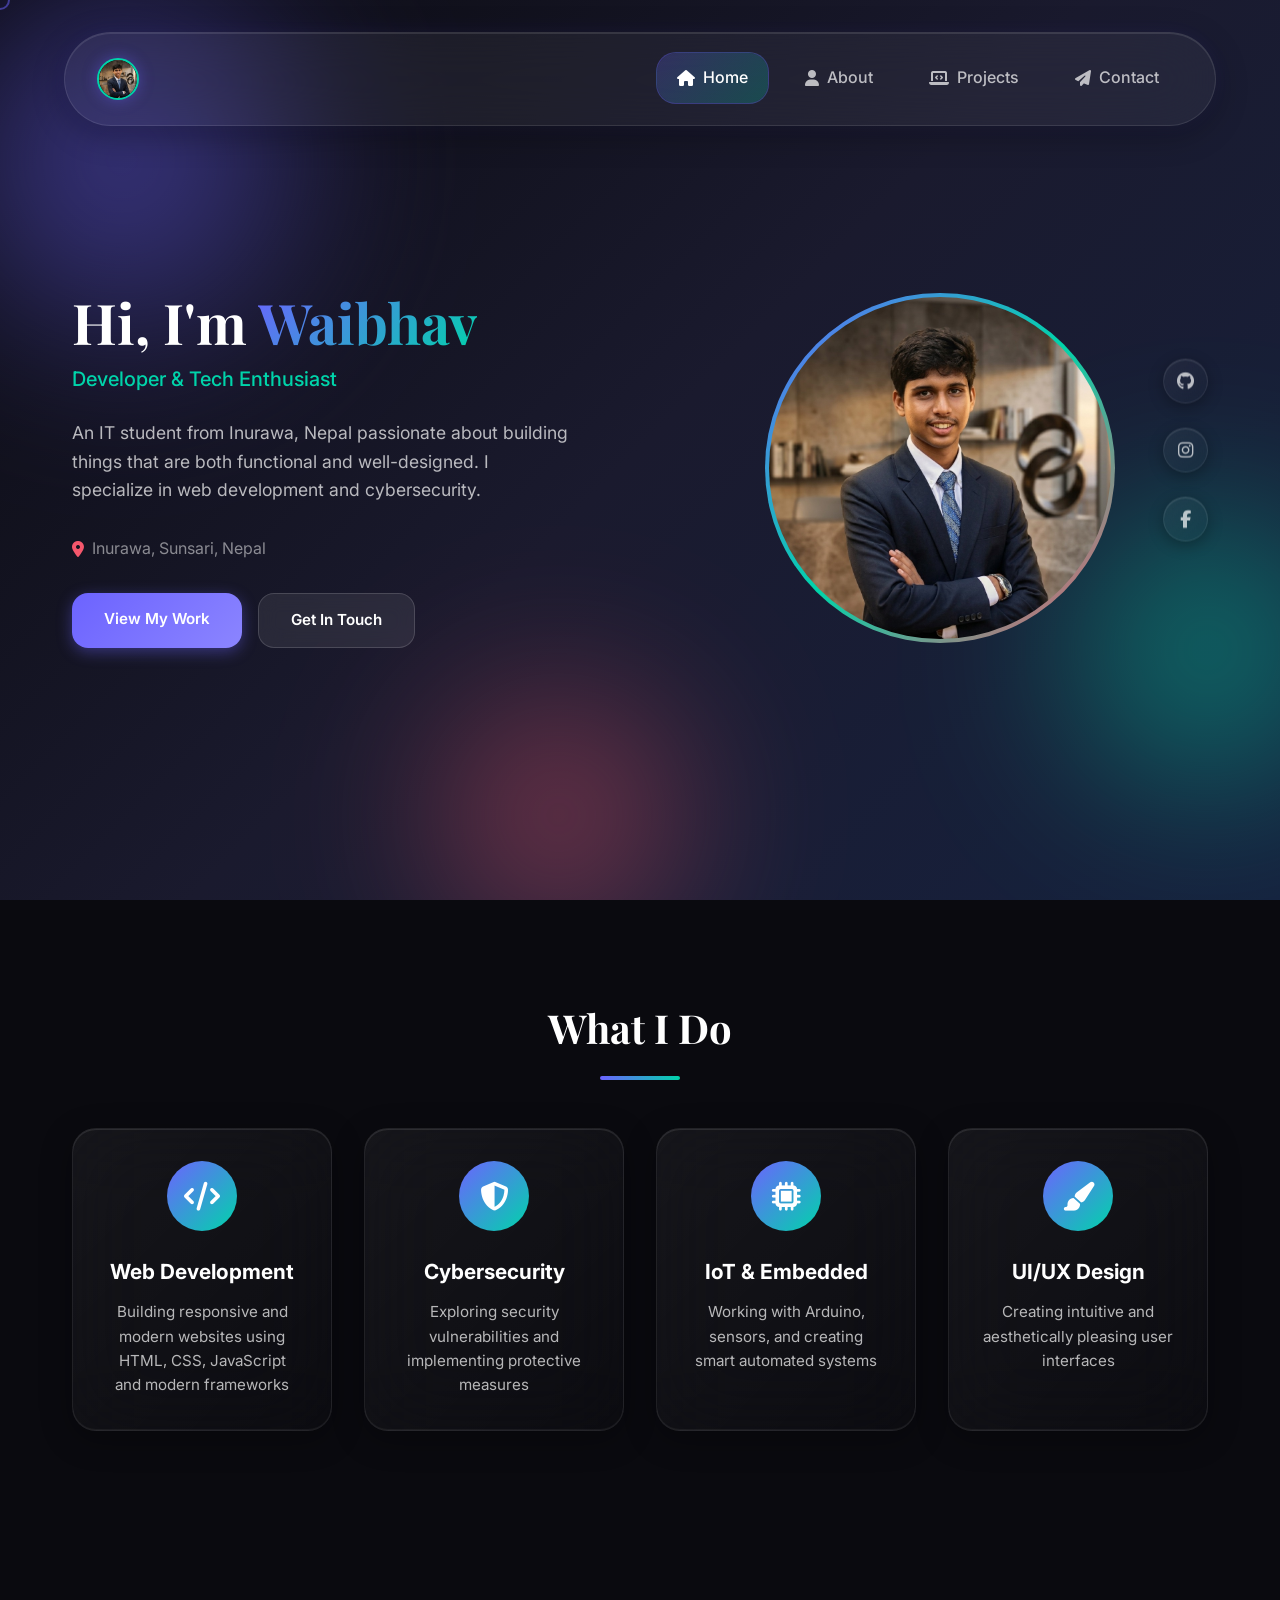
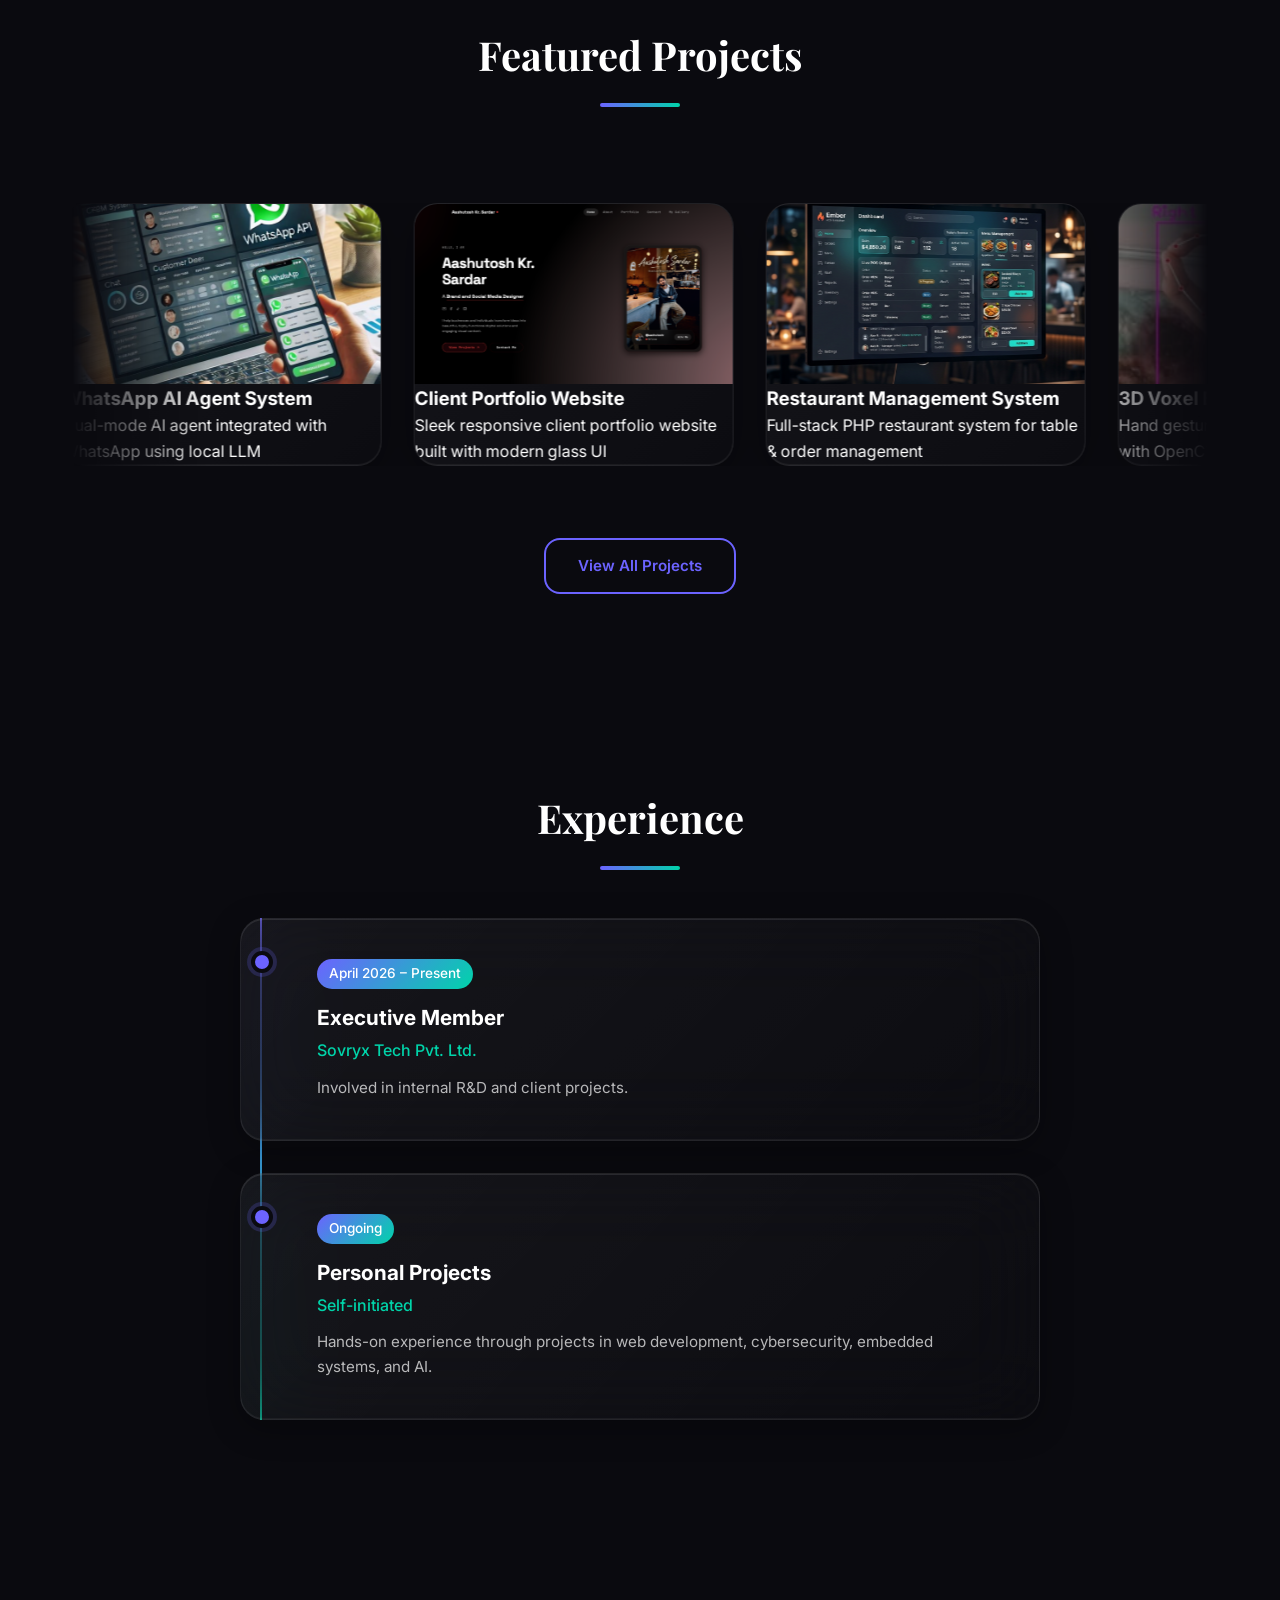
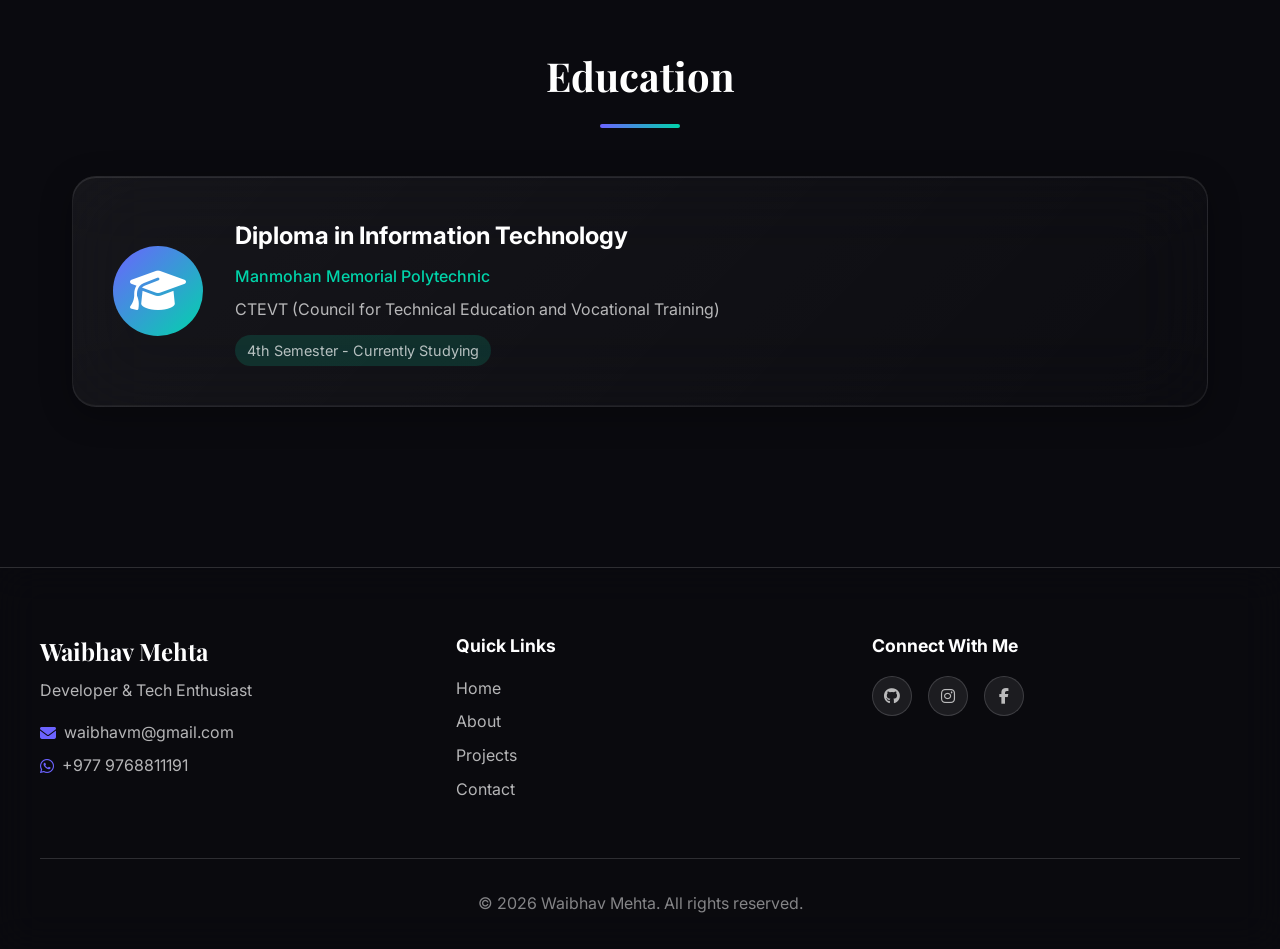
==== commit 077239a5: "feat: add Font Awesome stylesheet to HTML pages" ====
--- a/index.html
+++ b/index.html
@@ -61,6 +61,7 @@
     <link
         href="https://fonts.googleapis.com/css2?family=Inter:wght@300;400;500;600;700&family=Playfair+Display:wght@400;500;600;700&display=swap"
         rel="stylesheet">
+    <link rel="stylesheet" href="https://cdnjs.cloudflare.com/ajax/libs/font-awesome/6.4.0/css/all.min.css">
     <!-- Google tag (gtag.js) -->
     <script async src="https://www.googletagmanager.com/gtag/js?id=G-L75E4KW1ZB"></script>
     <script>
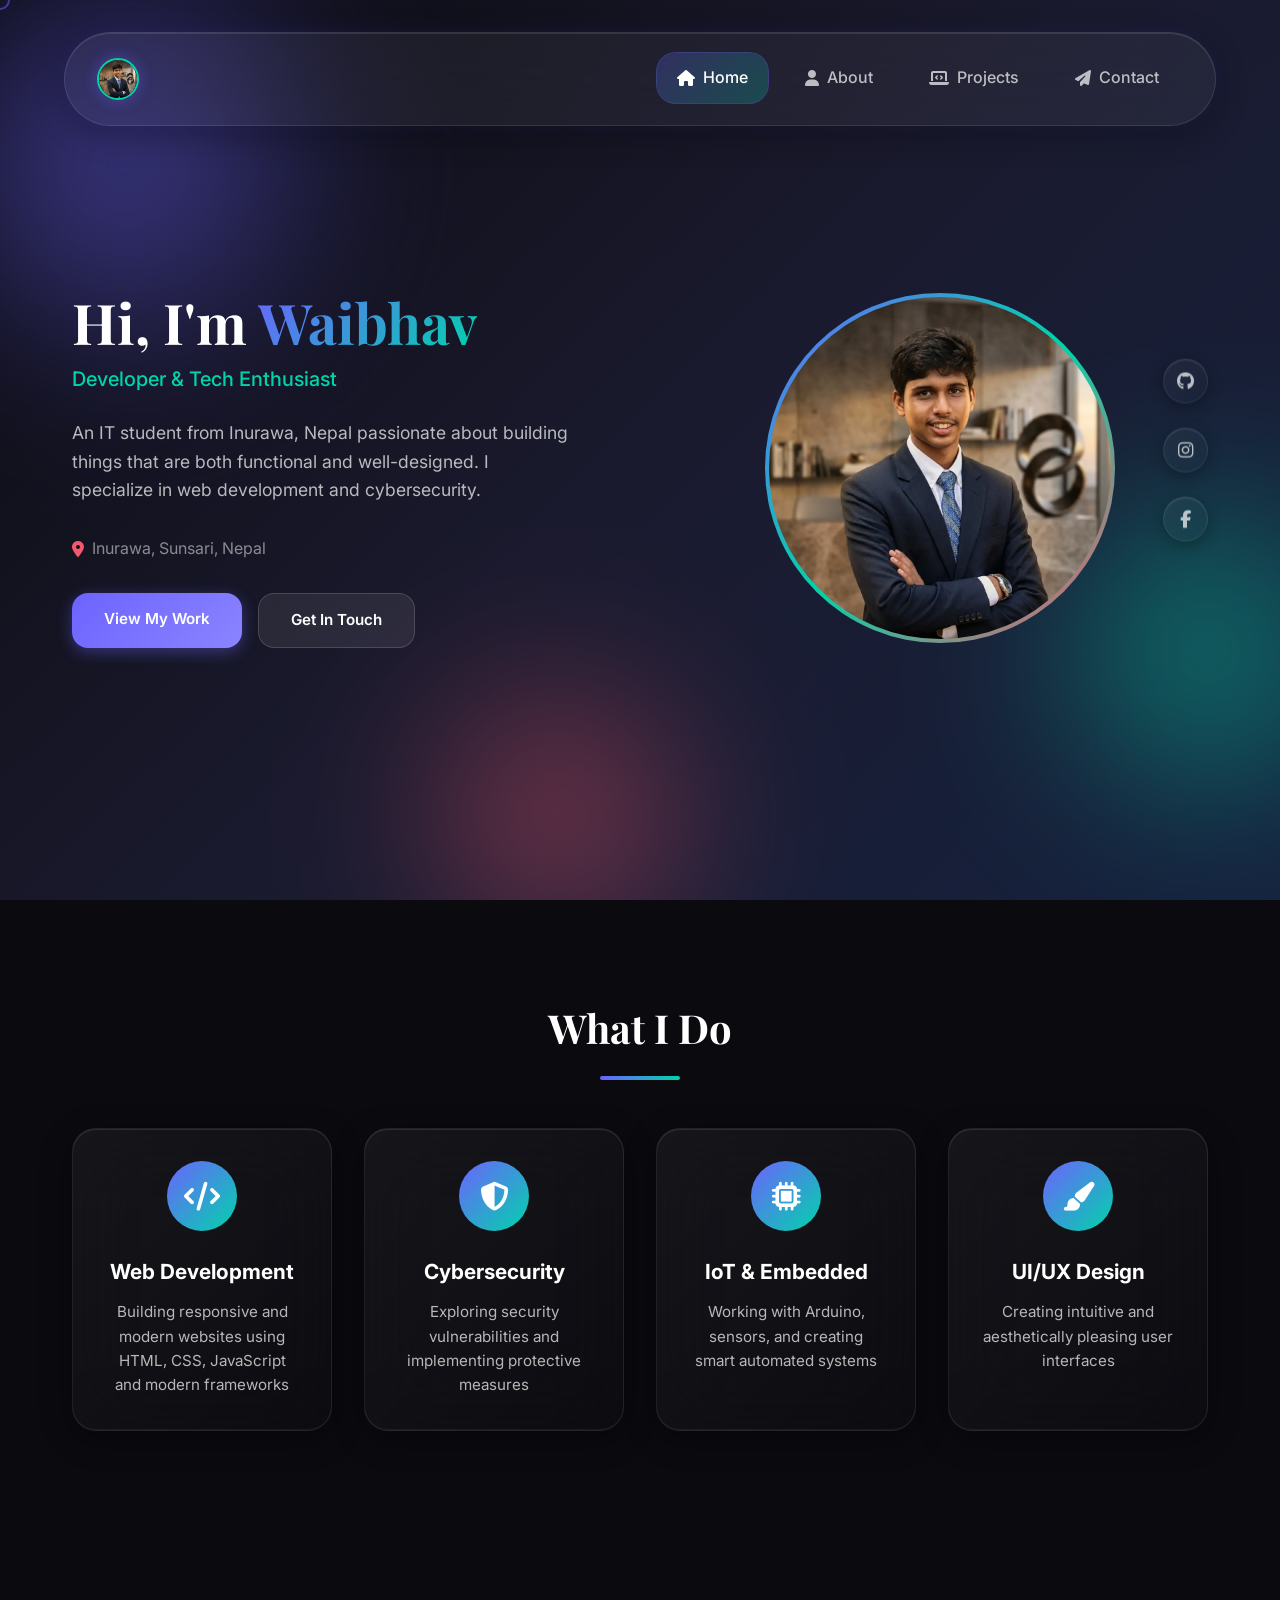
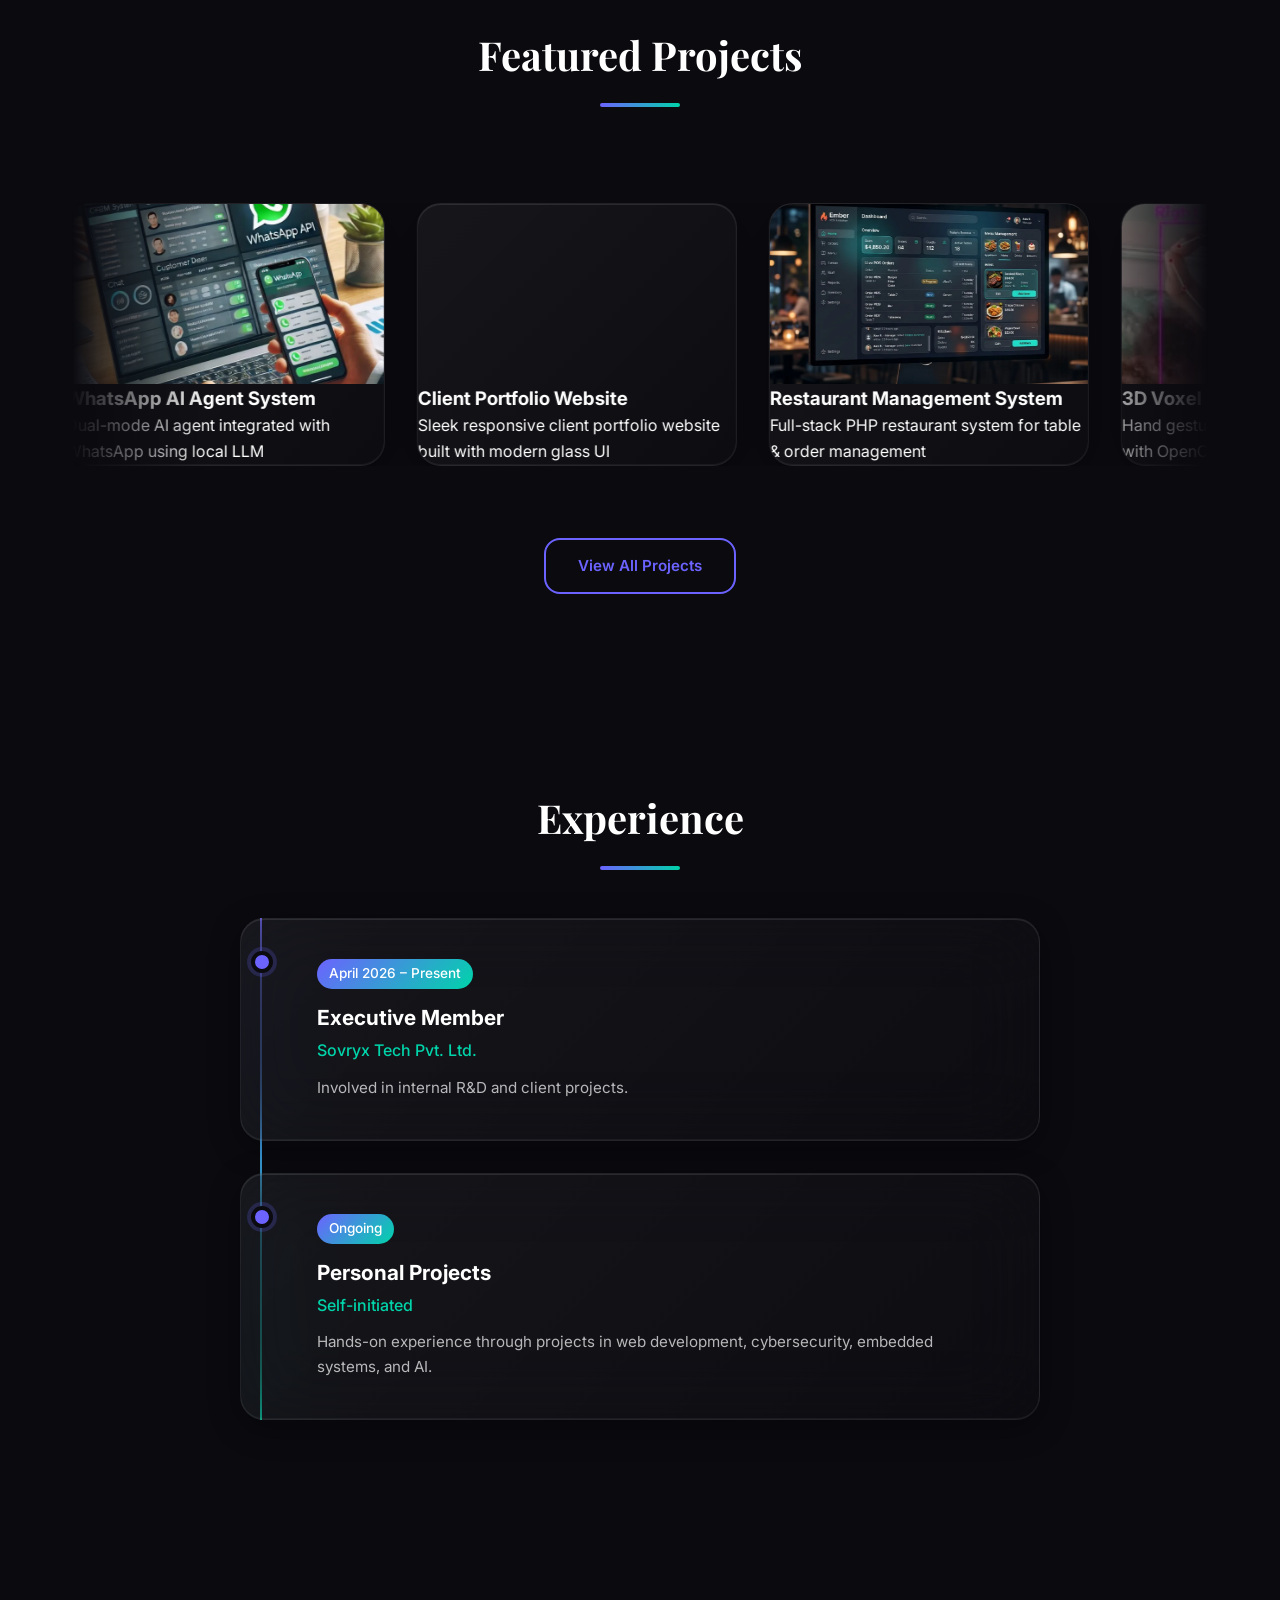
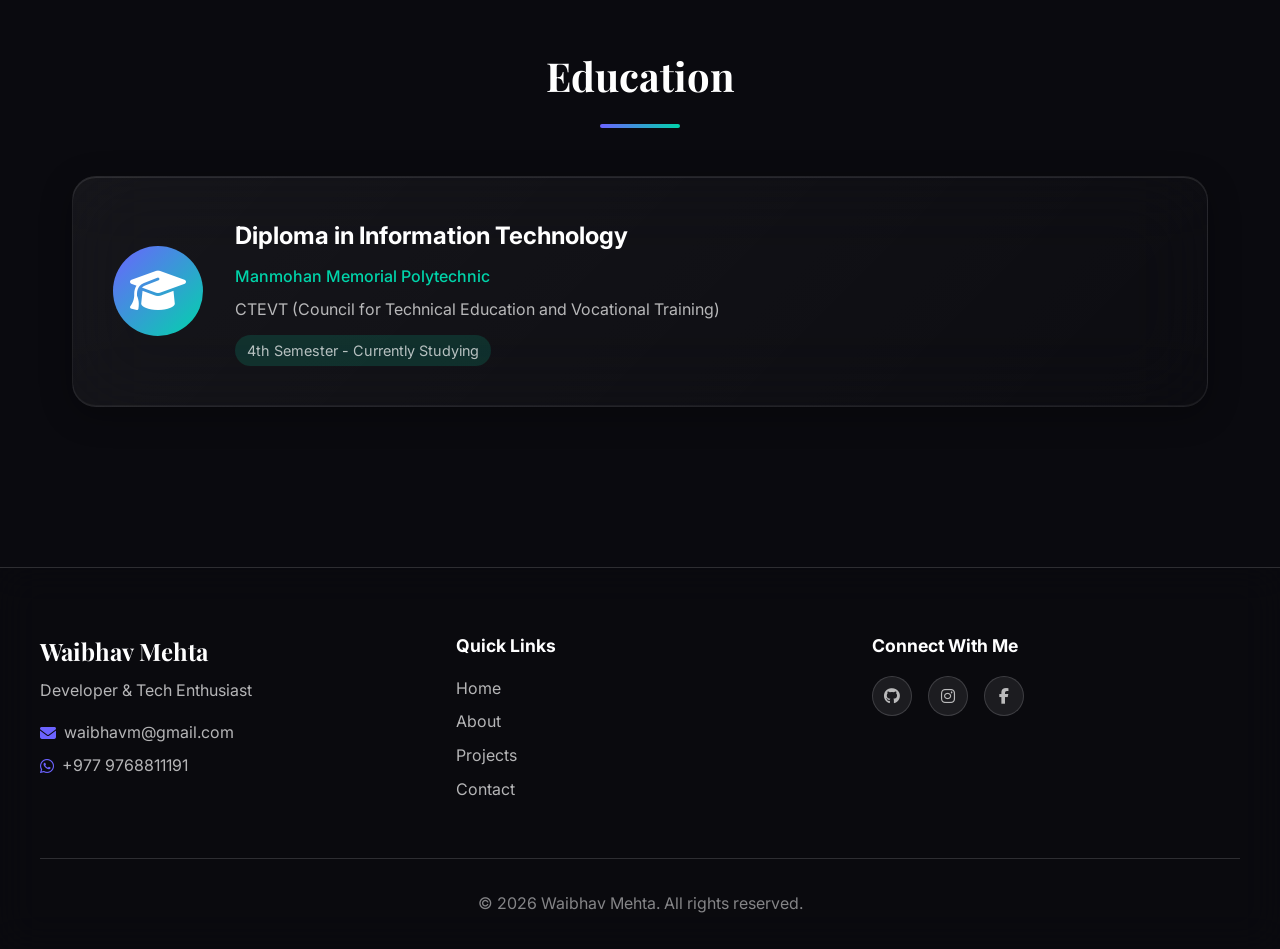
==== commit 25a97c8a: "refactor: convert portfolio images to WebP format and optimize HTML assets for performance" ====
--- a/index.html
+++ b/index.html
@@ -61,7 +61,8 @@
     <link
         href="https://fonts.googleapis.com/css2?family=Inter:wght@300;400;500;600;700&family=Playfair+Display:wght@400;500;600;700&display=swap"
         rel="stylesheet">
-    <link rel="stylesheet" href="https://cdnjs.cloudflare.com/ajax/libs/font-awesome/6.4.0/css/all.min.css">
+    <link rel="stylesheet" href="https://cdnjs.cloudflare.com/ajax/libs/font-awesome/6.4.0/css/all.min.css" media="print" onload="this.media='all'">
+    <noscript><link rel="stylesheet" href="https://cdnjs.cloudflare.com/ajax/libs/font-awesome/6.4.0/css/all.min.css"></noscript>
     <!-- Google tag (gtag.js) -->
     <script async src="https://www.googletagmanager.com/gtag/js?id=G-L75E4KW1ZB"></script>
     <script>
@@ -84,7 +85,7 @@
     <!-- Mobile Floating Avatar Button -->
     <div class="mobile-floating-header">
         <a href="index.html" class="mobile-logo" aria-label="Home">
-            <img src="images/Waibhav.png" alt="Waibhav Mehta" class="logo-avatar">
+            <img src="images/Waibhav.webp" alt="Waibhav Mehta" class="logo-avatar" width="40" height="40">
         </a>
     </div>
 
@@ -92,7 +93,7 @@
     <nav class="navbar">
         <div class="nav-container">
             <a href="index.html" class="nav-logo desktop-only" aria-label="Waibhav Mehta">
-                <img src="images/Waibhav.png" alt="Waibhav Mehta" class="logo-avatar">
+                <img src="images/Waibhav.webp" alt="Waibhav Mehta" class="logo-avatar" width="40" height="40">
             </a>
             <ul class="nav-menu">
                 <li class="nav-item">
@@ -148,8 +149,7 @@
             <div class="hero-image">
                 <div class="profile-frame">
                     <div class="profile-img">
-                        <!-- Replace with your actual photo -->
-                        <img src="images/Waibhav.png" alt="Waibhav Mehta">
+                        <img src="images/Waibhav.webp" alt="Waibhav Mehta" width="1024" height="1024" fetchpriority="high">
                     </div>
                 </div>
             </div>
@@ -158,15 +158,15 @@
         <!-- Social Links -->
         <div class="social-links">
             <a href="https://github.com/Wearing-wind" target="_blank" rel="noopener" class="social-link"
-                aria-label="GitHub">
+                aria-label="GitHub Profile">
                 <i class="fab fa-github"></i>
             </a>
             <a href="https://www.instagram.com/waibhav_mehta/" target="_blank" rel="noopener" class="social-link"
-                aria-label="Instagram">
+                aria-label="Instagram Profile">
                 <i class="fab fa-instagram"></i>
             </a>
             <a href="https://www.facebook.com/Waibhav.mehta.35" target="_blank" rel="noopener" class="social-link"
-                aria-label="Facebook">
+                aria-label="Facebook Profile">
                 <i class="fab fa-facebook-f"></i>
             </a>
         </div>
@@ -217,8 +217,8 @@
                     <!-- Card 1 -->
                     <div class="project-card glass-card" onclick="window.location.href='projects.html#wifi-agent'">
                         <div class="project-image">
-                            <img src="images/Whatsapp AI agent.png" alt="WhatsApp AI Agent System"
-                                class="marquee-direct-img">
+                            <img src="images/Whatsapp AI agent.webp" alt="WhatsApp AI Agent System"
+                                class="marquee-direct-img" width="736" height="736" loading="lazy" decoding="async">
                         </div>
                         <div class="project-info">
                             <h3>WhatsApp AI Agent System</h3>
@@ -229,8 +229,8 @@
                     <div class="project-card glass-card"
                         onclick="window.location.href='projects.html#client-portfolio'">
                         <div class="project-image">
-                            <img src="images/client_portfolio.png" alt="Client Portfolio Website"
-                                class="marquee-direct-img">
+                            <img src="images/client_portfolio.webp" alt="Client Portfolio Website"
+                                class="marquee-direct-img" width="1912" height="887" loading="lazy" decoding="async">
                         </div>
                         <div class="project-info">
                             <h3>Client Portfolio Website</h3>
@@ -240,8 +240,8 @@
                     <!-- Card 3 -->
                     <div class="project-card glass-card" onclick="window.location.href='projects.html#rms-system'">
                         <div class="project-image">
-                            <img src="images/rms_system.png" alt="Restaurant Management System"
-                                class="marquee-direct-img">
+                            <img src="images/rms_system.webp" alt="Restaurant Management System"
+                                class="marquee-direct-img" width="1024" height="1024" loading="lazy" decoding="async">
                         </div>
                         <div class="project-info">
                             <h3>Restaurant Management System</h3>
@@ -251,8 +251,8 @@
                     <!-- Card 4 -->
                     <div class="project-card glass-card" onclick="window.location.href='projects.html#gesture-editor'">
                         <div class="project-image">
-                            <img src="images/Py Voxel editor.png" alt="Gesture 3D Voxel Editor"
-                                class="marquee-direct-img">
+                            <img src="images/Py Voxel editor.webp" alt="Gesture 3D Voxel Editor"
+                                class="marquee-direct-img" width="236" height="212" loading="lazy" decoding="async">
                         </div>
                         <div class="project-info">
                             <h3>3D Voxel Editor</h3>
@@ -262,8 +262,8 @@
                     <!-- Card 5 -->
                     <div class="project-card glass-card" onclick="window.location.href='projects.html#iot-security'">
                         <div class="project-image">
-                            <img src="images/smart door.png" alt="Smart Door Security System"
-                                class="marquee-direct-img">
+                            <img src="images/smart door.webp" alt="Smart Door Security System"
+                                class="marquee-direct-img" width="736" height="1104" loading="lazy" decoding="async">
                         </div>
                         <div class="project-info">
                             <h3>Smart Door Security System</h3>
@@ -275,8 +275,8 @@
                 <div class="marquee-slide" aria-hidden="true">
                     <div class="project-card glass-card" onclick="window.location.href='projects.html#wifi-agent'">
                         <div class="project-image">
-                            <img src="images/Whatsapp AI agent.png" alt="WhatsApp AI Agent System"
-                                class="marquee-direct-img">
+                            <img src="images/Whatsapp AI agent.webp" alt="WhatsApp AI Agent System"
+                                class="marquee-direct-img" width="736" height="736" loading="lazy" decoding="async">
                         </div>
                         <div class="project-info">
                             <h3>WhatsApp AI Agent System</h3>
@@ -286,8 +286,8 @@
                     <div class="project-card glass-card"
                         onclick="window.location.href='projects.html#client-portfolio'">
                         <div class="project-image">
-                            <img src="images/client_portfolio.png" alt="Client Portfolio Website"
-                                class="marquee-direct-img">
+                            <img src="images/client_portfolio.webp" alt="Client Portfolio Website"
+                                class="marquee-direct-img" width="1912" height="887" loading="lazy" decoding="async">
                         </div>
                         <div class="project-info">
                             <h3>Client Portfolio Website</h3>
@@ -296,8 +296,8 @@
                     </div>
                     <div class="project-card glass-card" onclick="window.location.href='projects.html#rms-system'">
                         <div class="project-image">
-                            <img src="images/rms_system.png" alt="Restaurant Management System"
-                                class="marquee-direct-img">
+                            <img src="images/rms_system.webp" alt="Restaurant Management System"
+                                class="marquee-direct-img" width="1024" height="1024" loading="lazy" decoding="async">
                         </div>
                         <div class="project-info">
                             <h3>Restaurant Management System</h3>
@@ -306,8 +306,8 @@
                     </div>
                     <div class="project-card glass-card" onclick="window.location.href='projects.html#gesture-editor'">
                         <div class="project-image">
-                            <img src="images/Py Voxel editor.png" alt="Gesture 3D Voxel Editor"
-                                class="marquee-direct-img">
+                            <img src="images/Py Voxel editor.webp" alt="Gesture 3D Voxel Editor"
+                                class="marquee-direct-img" width="236" height="212" loading="lazy" decoding="async">
                         </div>
                         <div class="project-info">
                             <h3>3D Voxel Editor</h3>
@@ -316,8 +316,8 @@
                     </div>
                     <div class="project-card glass-card" onclick="window.location.href='projects.html#iot-security'">
                         <div class="project-image">
-                            <img src="images/smart door.png" alt="Smart Door Security System"
-                                class="marquee-direct-img">
+                            <img src="images/smart door.webp" alt="Smart Door Security System"
+                                class="marquee-direct-img" width="736" height="1104" loading="lazy" decoding="async">
                         </div>
                         <div class="project-info">
                             <h3>Smart Door Security System</h3>
@@ -399,11 +399,11 @@
             <div class="footer-social">
                 <h4>Connect With Me</h4>
                 <div class="social-icons">
-                    <a href="https://github.com/Wearing-wind" target="_blank" rel="noopener"><i
+                    <a href="https://github.com/Wearing-wind" target="_blank" rel="noopener" aria-label="GitHub Profile"><i
                             class="fab fa-github"></i></a>
-                    <a href="https://www.instagram.com/waibhav_mehta/" target="_blank" rel="noopener"><i
+                    <a href="https://www.instagram.com/waibhav_mehta/" target="_blank" rel="noopener" aria-label="Instagram Profile"><i
                             class="fab fa-instagram"></i></a>
-                    <a href="https://www.facebook.com/Waibhav.mehta.35" target="_blank" rel="noopener"><i
+                    <a href="https://www.facebook.com/Waibhav.mehta.35" target="_blank" rel="noopener" aria-label="Facebook Profile"><i
                             class="fab fa-facebook-f"></i></a>
                 </div>
             </div>
@@ -413,7 +413,7 @@
         </div>
     </footer>
 
-    <script src="script.js"></script>
+    <script src="script.js" defer></script>
 </body>
 
 </html>
